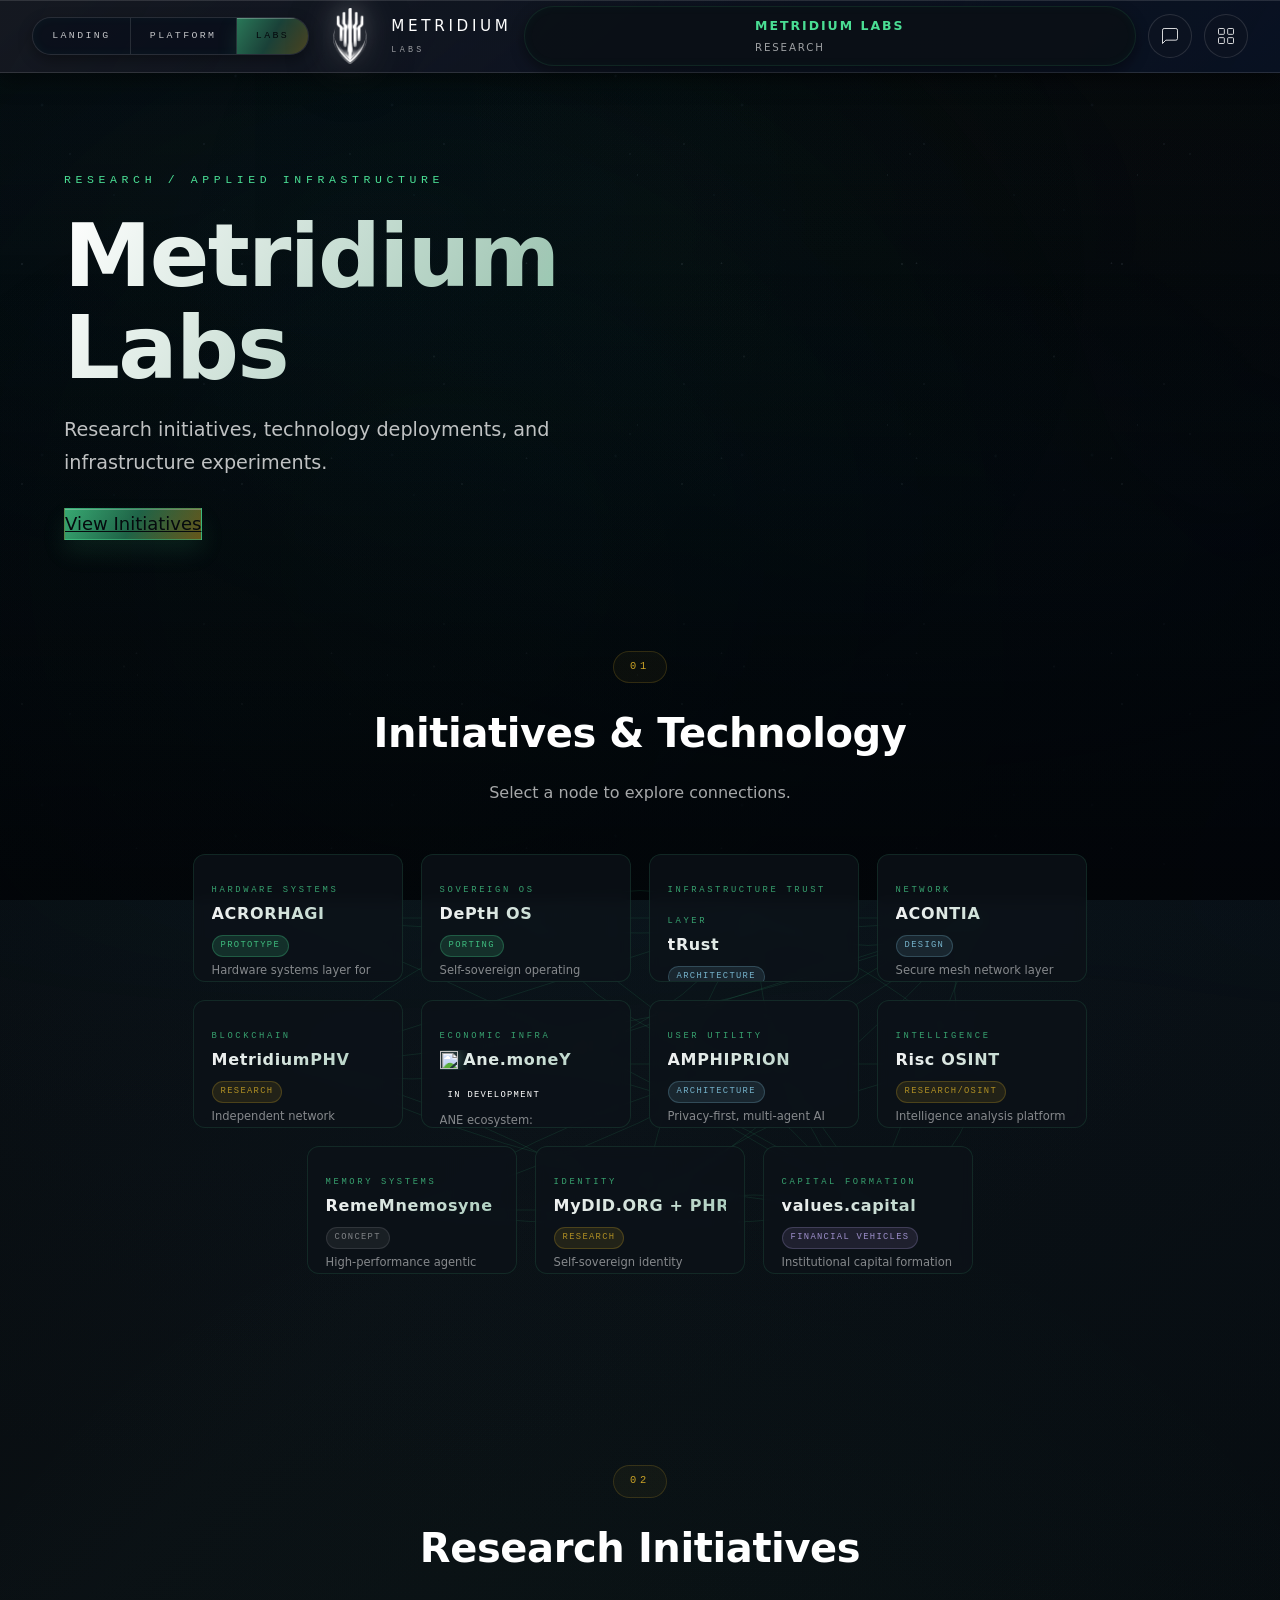
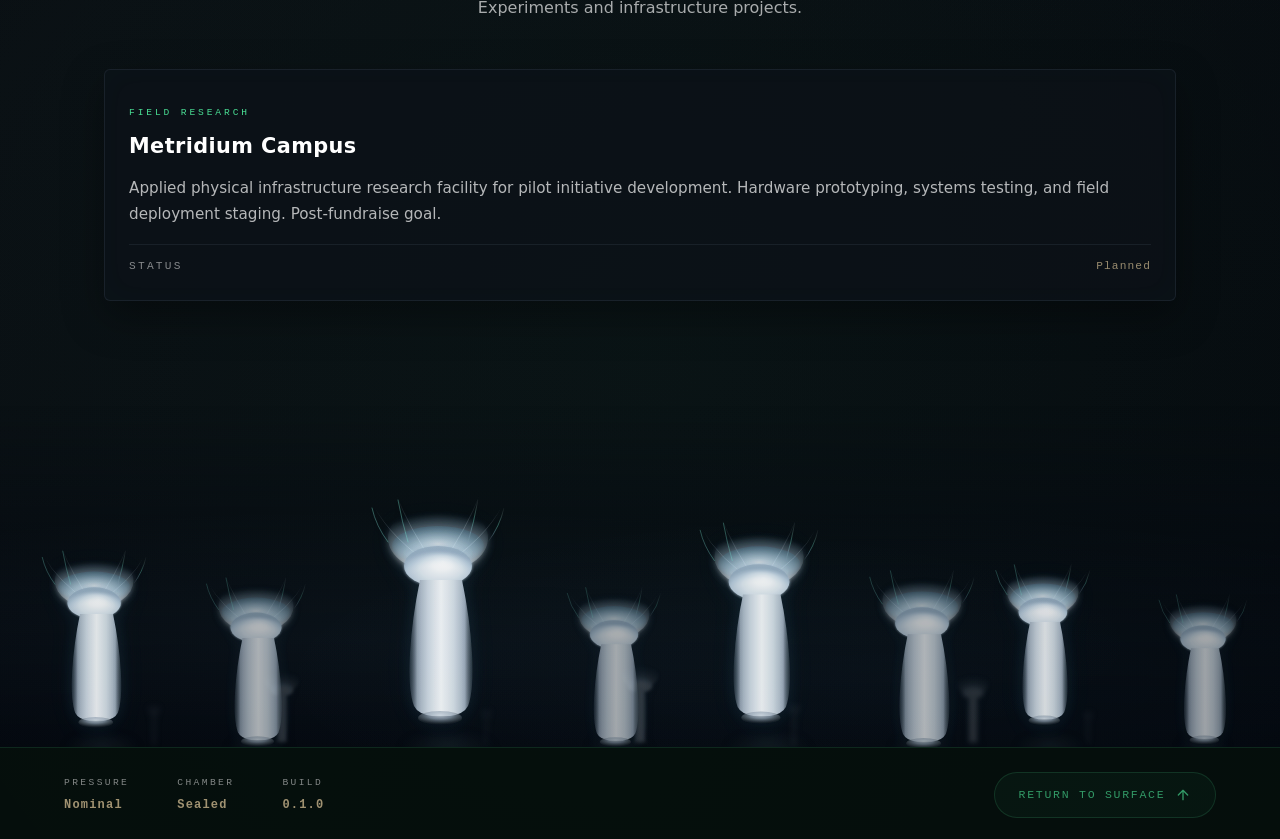
==== labs.html @ 8f298db4 "Add Metridium v2 files at root" ====
<!DOCTYPE html>
<html lang="en">
<head>
    <meta charset="UTF-8">
    <meta name="viewport" content="width=device-width, initial-scale=1.0">
    <meta http-equiv="Content-Security-Policy" content="default-src 'self'; script-src 'self' 'unsafe-inline'; style-src 'self' https://fonts.googleapis.com 'unsafe-inline'; font-src 'self' https://fonts.gstatic.com; img-src 'self' data:; object-src 'self'; frame-src 'self'; connect-src 'self'; base-uri 'self'; form-action 'self'">
    <meta http-equiv="X-Content-Type-Options" content="nosniff">
    <meta name="referrer" content="strict-origin-when-cross-origin">
    <meta http-equiv="Permissions-Policy" content="camera=(), microphone=(), geolocation=()">
    <title>METRIDIUM-Labs</title>
    <meta name="description" content="Metridium Labs — deep-tech research and applied systems development at the intersection of ecology, sovereignty, and resilient infrastructure.">
    <link rel="icon" type="image/png" sizes="512x512" href="/assets/metridium_logo_mark_tight.png">
    <link rel="apple-touch-icon" href="/assets/metridium_logo_mark_tight.png">
    <link rel="preconnect" href="https://fonts.googleapis.com">
    <link rel="preconnect" href="https://fonts.gstatic.com" crossorigin>
    <link href="https://fonts.googleapis.com/css2?family=Space+Mono:wght@400;700&family=Syne:wght@400;500;600;700;800&display=swap" rel="stylesheet">
    <link rel="stylesheet" href="/css/tokens.css">
    <link rel="stylesheet" href="/css/base.css">
    <link rel="stylesheet" href="/css/marine-snow.css">
    <link rel="stylesheet" href="/css/loader.css">
    <link rel="stylesheet" href="/css/nav.css">
    <link rel="stylesheet" href="/css/hud.css">
    <link rel="stylesheet" href="/css/labs.css">
    <link rel="stylesheet" href="/css/cards.css">
    <link rel="stylesheet" href="/css/cursor.css">
    <link rel="stylesheet" href="/css/interactions.css">
    <link rel="stylesheet" href="/css/contact-hud.css">
    <link rel="stylesheet" href="/css/responsive.css">
    <script>
        try {
            if (window.top !== window.self) {
                window.top.location = window.self.location;
            }
        } catch (e) {
            window.self.location = window.self.location;
        }
    </script>
</head>
<body class="labs-view" data-default-view="labs">

    <svg xmlns="http://www.w3.org/2000/svg" style="position:absolute;width:0;height:0;" aria-hidden="true">
  <defs>
    <filter id="volumetricGlow" x="-40%" y="-40%" width="180%" height="180%">
      <feGaussianBlur stdDeviation="2.5" result="blur1"/>
      <feGaussianBlur stdDeviation="5" result="blur2"/>
      <feMerge>
        <feMergeNode in="blur2"/>
        <feMergeNode in="blur1"/>
        <feMergeNode in="SourceGraphic"/>
      </feMerge>
    </filter>

    <filter id="subsurface" x="-20%" y="-20%" width="140%" height="140%">
      <feGaussianBlur stdDeviation="1.5" result="blur"/>
      <feColorMatrix type="matrix" values="1 0 0 0 0.03
                                        0 1 0 0 0.06
                                        0 0 1 0 0.08
                                        0 0 0 0.85 0" result="tinted"/>
      <feComposite in="SourceGraphic" in2="tinted" operator="over"/>
    </filter>

    <linearGradient id="columnGrad" x1="0%" y1="0%" x2="100%" y2="0%">
      <stop offset="0%" stop-color="#4a5a68" stop-opacity="0.45"/>
      <stop offset="12%" stop-color="#98a8b8"/>
      <stop offset="30%" stop-color="#c8d5e0"/>
      <stop offset="50%" stop-color="#f0f5f8"/>
      <stop offset="70%" stop-color="#d0dce5"/>
      <stop offset="88%" stop-color="#a0b0c0"/>
      <stop offset="100%" stop-color="#556570" stop-opacity="0.4"/>
    </linearGradient>

    <linearGradient id="columnHighlight" x1="0%" y1="0%" x2="100%" y2="0%">
      <stop offset="0%" stop-color="#ffffff" stop-opacity="0"/>
      <stop offset="25%" stop-color="#ffffff" stop-opacity="0.18"/>
      <stop offset="50%" stop-color="#ffffff" stop-opacity="0.32"/>
      <stop offset="75%" stop-color="#ffffff" stop-opacity="0.12"/>
      <stop offset="100%" stop-color="#ffffff" stop-opacity="0"/>
    </linearGradient>

    <linearGradient id="columnShadow" x1="0%" y1="0%" x2="100%" y2="0%">
      <stop offset="0%" stop-color="#1a2530" stop-opacity="0.5"/>
      <stop offset="18%" stop-color="#1a2530" stop-opacity="0"/>
      <stop offset="82%" stop-color="#1a2530" stop-opacity="0"/>
      <stop offset="100%" stop-color="#1a2530" stop-opacity="0.4"/>
    </linearGradient>

    <radialGradient id="pedalDisc" cx="50%" cy="30%" r="70%">
      <stop offset="0%" stop-color="#d0dce5" stop-opacity="0.9"/>
      <stop offset="40%" stop-color="#a0b0c0" stop-opacity="0.7"/>
      <stop offset="70%" stop-color="#606a72" stop-opacity="0.5"/>
      <stop offset="100%" stop-color="#303538" stop-opacity="0"/>
    </radialGradient>

    <radialGradient id="capGrad" cx="50%" cy="75%" r="65%" fx="58%" fy="38%">
      <stop offset="0%" stop-color="#ffffff"/>
      <stop offset="22%" stop-color="#f5f8fa"/>
      <stop offset="48%" stop-color="#dae5ed"/>
      <stop offset="72%" stop-color="#b5c8d8"/>
      <stop offset="100%" stop-color="#8aa0b5" stop-opacity="0.55"/>
    </radialGradient>

    <radialGradient id="capRim" cx="50%" cy="100%" r="80%">
      <stop offset="0%" stop-color="#ffffff" stop-opacity="0"/>
      <stop offset="55%" stop-color="#ffffff" stop-opacity="0"/>
      <stop offset="82%" stop-color="#c0d8e8" stop-opacity="0.25"/>
      <stop offset="100%" stop-color="#a0c0d8" stop-opacity="0.12"/>
    </radialGradient>

    <radialGradient id="tentacleGrad" cx="50%" cy="100%" r="85%">
      <stop offset="0%" stop-color="#f8fafc" stop-opacity="0.97"/>
      <stop offset="22%" stop-color="#f0f5f8" stop-opacity="0.78"/>
      <stop offset="48%" stop-color="#dce8f0" stop-opacity="0.48"/>
      <stop offset="72%" stop-color="#c0d4e2" stop-opacity="0.22"/>
      <stop offset="100%" stop-color="#a0c0d5" stop-opacity="0"/>
    </radialGradient>

    <radialGradient id="tentacleInner" cx="50%" cy="100%" r="58%">
      <stop offset="0%" stop-color="#ffffff" stop-opacity="0.95"/>
      <stop offset="35%" stop-color="#f5f8fa" stop-opacity="0.55"/>
      <stop offset="100%" stop-color="#e8f0f5" stop-opacity="0"/>
    </radialGradient>

    <linearGradient id="filamentGrad" x1="50%" y1="100%" x2="50%" y2="0%">
      <stop offset="0%" stop-color="#f8fafc" stop-opacity="0.94"/>
      <stop offset="35%" stop-color="#e8f2f8" stop-opacity="0.55"/>
      <stop offset="68%" stop-color="#d0e0eb" stop-opacity="0.25"/>
      <stop offset="100%" stop-color="#b8d0e0" stop-opacity="0"/>
    </linearGradient>

    <radialGradient id="akrorhagiHalo" cx="50%" cy="45%" r="65%">
      <stop offset="0%" stop-color="#f0fbff" stop-opacity="0.9"/>
      <stop offset="40%" stop-color="#9edbfd" stop-opacity="0.45"/>
      <stop offset="70%" stop-color="#4ac2ff" stop-opacity="0.18"/>
      <stop offset="100%" stop-color="#1a3a56" stop-opacity="0"/>
    </radialGradient>

    <linearGradient id="akrorhagiFilament" x1="0%" y1="100%" x2="100%" y2="0%">
      <stop offset="0%" stop-color="#e8ffff" stop-opacity="0"/>
      <stop offset="30%" stop-color="#aee8ff" stop-opacity="0.7"/>
      <stop offset="55%" stop-color="#76fdd9" stop-opacity="0.85"/>
      <stop offset="100%" stop-color="#ffffff" stop-opacity="0.1"/>
    </linearGradient>

    <radialGradient id="ambientGlow" cx="50%" cy="35%" r="55%">
      <stop offset="0%" stop-color="#6090b8" stop-opacity="0.1"/>
      <stop offset="45%" stop-color="#4878a0" stop-opacity="0.04"/>
      <stop offset="100%" stop-color="#306080" stop-opacity="0"/>
    </radialGradient>

    <g id="anemoneSimple">
      <ellipse cx="50" cy="35" rx="35" ry="25" fill="url(#tentacleGrad)" opacity="0.7"/>
      <ellipse cx="50" cy="55" rx="20" ry="12" fill="url(#capGrad)"/>
      <path d="M42,63 Q40,110 43,175 L57,175 Q60,110 58,63 Z" fill="url(#columnGrad)"/>
      <ellipse cx="50" cy="176" rx="12" ry="4" fill="url(#pedalDisc)"/>
    </g>

    <g id="anemoneMedium">
      <g class="tentacles">
        <ellipse cx="50" cy="32" rx="40" ry="28" fill="url(#tentacleGrad)" opacity="0.85"/>
        <ellipse cx="50" cy="36" rx="30" ry="20" fill="url(#tentacleInner)" opacity="0.4"/>
        <g stroke="url(#filamentGrad)" stroke-width="0.6" fill="none" opacity="0.65" stroke-linecap="round">
          <path d="M50,58 Q22,30 12,5"/>
          <path d="M50,58 Q38,22 32,-2"/>
          <path d="M50,58 Q50,18 50,-8"/>
          <path d="M50,58 Q62,22 68,-2"/>
          <path d="M50,58 Q78,30 88,5"/>
        </g>
      </g>
      <ellipse cx="50" cy="55" rx="26" ry="16" fill="url(#capGrad)"/>
      <ellipse cx="50" cy="55" rx="26" ry="16" fill="url(#capRim)"/>
      <path d="M39,67 Q35,112 39,172 L61,172 Q65,112 61,67 Z" fill="url(#columnGrad)"/>
      <path d="M39,67 Q35,112 39,172 L61,172 Q65,112 61,67 Z" fill="url(#columnHighlight)" opacity="0.4"/>
      <ellipse cx="50" cy="174" rx="15" ry="5" fill="url(#pedalDisc)"/>
    </g>

    <g id="anemoneHero">
      <g class="tentacles">
        <ellipse cx="60" cy="26" rx="50" ry="34" fill="url(#tentacleGrad)" opacity="0.9" filter="url(#volumetricGlow)"/>
        <ellipse cx="60" cy="30" rx="38" ry="26" fill="url(#tentacleInner)" opacity="0.52"/>
        <g stroke="url(#filamentGrad)" stroke-width="0.72" fill="none" opacity="0.78" stroke-linecap="round">
          <path d="M60,58 Q12,26 -4,-6"/>
          <path d="M60,58 Q30,15 18,-18"/>
          <path d="M60,58 Q60,10 60,-20"/>
          <path d="M60,58 Q90,15 102,-18"/>
          <path d="M60,58 Q108,26 124,-6"/>
        </g>
        <g class="akrorhagi">
          <ellipse cx="60" cy="34" rx="46" ry="20" fill="url(#akrorhagiHalo)" opacity="0.55"/>
          <g class="akrorhagi-filaments" stroke="url(#akrorhagiFilament)" stroke-width="0.55" fill="none" stroke-linecap="round" opacity="0.8">
            <path d="M10,30 Q-2,14 -6,-4"/>
            <path d="M30,30 Q24,10 20,-12"/>
            <path d="M60,30 Q60,6 60,-16"/>
            <path d="M90,30 Q96,10 100,-12"/>
            <path d="M110,30 Q122,14 126,-4"/>
          </g>
        </g>
      </g>
      <ellipse cx="60" cy="54" rx="34" ry="20" fill="url(#capGrad)" filter="url(#subsurface)"/>
      <ellipse cx="60" cy="54" rx="34" ry="20" fill="url(#capRim)"/>
      <path d="M42,68 Q34,106 32,142 Q30,178 36,194 Q40,202 54,204 L72,204 Q86,202 90,194 Q96,178 94,142 Q92,106 84,68 Z" fill="url(#columnGrad)"/>
      <path d="M42,68 Q34,106 32,142 Q30,178 36,194 Q40,202 54,204 L72,204 Q86,202 90,194 Q96,178 94,142 Q92,106 84,68 Z" fill="url(#columnHighlight)" opacity="0.52"/>
      <path d="M42,68 Q34,106 32,142 Q30,178 36,194 Q40,202 54,204 L72,204 Q86,202 90,194 Q96,178 94,142 Q92,106 84,68 Z" fill="url(#columnShadow)" opacity="0.34"/>
      <ellipse cx="62" cy="206" rx="22" ry="7" fill="url(#pedalDisc)"/>
    </g>
  </defs>
</svg>

    <div class="marine-snow" aria-hidden="true"></div>
    <div class="marine-snow-deep" aria-hidden="true"></div>
    <div class="marine-caustics" aria-hidden="true"></div>
    <div class="marine-depth-gradient" aria-hidden="true"></div>
    <div class="marine-organic-drift" aria-hidden="true"></div>
    <canvas class="glow-canvas" id="glowCanvas" aria-hidden="true"></canvas>
    <canvas class="cursor-canvas" id="cursorCanvas" aria-hidden="true"></canvas>

    <div class="loader" id="loader" role="status" aria-live="polite">
        <div class="loader-glyph">
            <span class="loader-ring"></span>
            <span class="loader-dot labs-dot"></span>
        </div>
        <p class="loader-text">Loading Labs</p>
    </div>

    <div class="hud-overlay" id="cmdPalette" aria-hidden="true">
        <div class="hud-panel">
            <header class="hud-header">
                <div class="hud-brand">
                    <span class="hud-title">METRIDIUM</span>
                    <span class="hud-subtitle">Navigation &middot; Systems</span>
                </div>
                <div class="hud-header-controls">
                    <span class="hud-shortcut"><kbd>Esc</kbd></span>
                    <button class="hud-close" aria-label="Close">&times;</button>
                </div>
            </header>
            <div class="hud-body">
                <div class="hud-search">
                    <svg viewBox="0 0 24 24" class="hud-search-icon" aria-hidden="true"><circle cx="11" cy="11" r="8"/><path d="M21 21l-4.35-4.35"/></svg>
                    <input id="cmdInput" class="hud-search-input" type="text" placeholder="Search or jump…" aria-label="Search">
                </div>
                <section class="hud-section">
                    <h4 class="hud-section-label">Site Map</h4>
                    <div class="hud-nav-grid">
                        <a class="hud-nav-card" href="/"><span class="hud-nav-marker">01</span><span class="hud-nav-title">Landing</span><span class="hud-nav-desc">Mission &amp; orientation</span></a>
                        <a class="hud-nav-card hud-nav-card--current" href="/labs"><span class="hud-nav-marker">02</span><span class="hud-nav-title">Labs</span><span class="hud-nav-desc">Research &amp; initiatives</span></a>
                        <a class="hud-nav-card" href="/platform"><span class="hud-nav-marker">03</span><span class="hud-nav-title">Platform</span><span class="hud-nav-desc">Infrastructure access</span></a>
                        <button class="hud-nav-card hud-nav-card--action" id="hudContactBtn" type="button"><span class="hud-nav-marker">&bull;</span><span class="hud-nav-title">Contact</span><span class="hud-nav-desc">Send a message</span></button>
                    </div>
                </section>
            </div>
            <footer class="hud-footer">
                <span class="hud-footer-status"><span class="hud-status-dot"></span> Systems nominal</span>
                <span class="hud-footer-keys"><kbd>Esc</kbd> Close</span>
            </footer>
        </div>
    </div>

    <header class="top-bar">
        <div class="view-toggle" role="group" aria-label="Experience toggle" data-default-view="labs">
            <button type="button" class="view-toggle__btn" data-view="landing" data-link="/">
                Landing
            </button>
            <span class="view-toggle__divider" aria-hidden="true"></span>
            <button type="button" class="view-toggle__btn" data-view="platform" data-link="/platform">
                Platform
            </button>
            <span class="view-toggle__divider" aria-hidden="true"></span>
            <button type="button" class="view-toggle__btn view-toggle__btn--labs is-active" data-view="labs">
                Labs
            </button>
        </div>
        <a class="logo" href="/">
            <img src="/assets/metridium_logo_mark_tight.png" alt="Metridium crest" class="logo-emblem" width="78" height="86" loading="eager" decoding="async">
            <div class="logo-type">
                <span class="logo-mark">METRIDIUM</span>
                <span class="logo-subtitle">labs</span>
            </div>
        </a>

        <nav class="scene-nav scene-nav--labs" aria-label="Labs navigation">
            <span class="labs-pill">
                <strong>Metridium Labs</strong>
                <span>Research</span>
            </span>
        </nav>

        <div class="controls">
            <button class="control-btn mobile-contact-btn" id="mobileContactBtn" aria-label="Contact">
                <svg viewBox="0 0 24 24"><path d="M21 15a2 2 0 0 1-2 2H7l-4 4V5a2 2 0 0 1 2-2h14a2 2 0 0 1 2 2z"/></svg>
            </button>
            <button class="control-btn" id="contactToggle" data-cursor="SEND" aria-label="Contact">
                <svg viewBox="0 0 24 24"><path d="M21 15a2 2 0 0 1-2 2H7l-4 4V5a2 2 0 0 1 2-2h14a2 2 0 0 1 2 2z"/></svg>
            </button>
            <button class="control-btn" id="cmdToggle" data-cursor="COMMAND" aria-label="Navigation HUD">
                <svg viewBox="0 0 24 24"><rect x="3" y="3" width="7" height="7" rx="1"/><rect x="14" y="3" width="7" height="7" rx="1"/><rect x="3" y="14" width="7" height="7" rx="1"/><rect x="14" y="14" width="7" height="7" rx="1"/></svg>
            </button>
            <button class="mobile-nav-toggle" id="mobileNavToggle" aria-label="Menu">
                <svg viewBox="0 0 24 24" width="20" height="20"><rect x="3" y="3" width="18" height="2.5" rx="1"/><rect x="3" y="10.5" width="18" height="2.5" rx="1"/><rect x="3" y="18" width="18" height="2.5" rx="1"/></svg>
            </button>
        </div>
    </header>

    <nav class="mobile-page-nav" aria-label="Page navigation">
        <a class="mobile-page-nav__link" href="/">Landing</a>
        <a class="mobile-page-nav__link is-active" href="/labs">Labs</a>
        <a class="mobile-page-nav__link" href="/platform">Platform</a>
    </nav>

    <main class="labs-main">
        <div class="labs-grid-bg" aria-hidden="true"></div>
        <div class="labs-glow" aria-hidden="true"></div>
        <div class="labs-pressure-gradient" aria-hidden="true"></div>

        <section class="labs-hero">
            <div class="labs-hero__content">
                <p class="labs-eyebrow">Research / Applied Infrastructure</p>
                <h1 class="labs-title">Metridium<br>Labs</h1>
                <p class="labs-lede">Research initiatives, technology deployments, and infrastructure experiments.</p>
                <div class="labs-hero__actions">
                    <a href="#labs-tech" class="btn btn-labs-primary" data-cursor="DESCEND">View Initiatives</a>
                </div>
            </div>
        </section>

        <section class="labs-tech-section" id="labs-tech">
            <header class="labs-section-header">
                <span class="labs-depth-marker">01</span>
                <h2>Initiatives & Technology</h2>
                <p>Select a node to explore connections.</p>
            </header>

            <div class="topo-approaches" id="techApproaches">
                <svg class="topo-svg" aria-hidden="true"><g class="topo-lines"></g></svg>
            </div>
            <div class="topo-detail" id="topoDetail"></div>
        </section>

        <section class="labs-initiatives" id="labs-initiatives">
            <header class="labs-section-header">
                <span class="labs-depth-marker">02</span>
                <h2>Research Initiatives</h2>
                <p>Experiments and infrastructure projects.</p>
            </header>

            <div class="labs-specimen-grid" id="labsResearch"></div>
        </section>

        <section class="labs-garden" aria-hidden="true">
            <div class="labs-garden__ocean">
                <div class="labs-garden__haze"></div>

                <div class="labs-garden__field">
                    <div class="labs-anemone-belt labs-belt--rear">
                        <div class="labs-anemone" style="--x: 12%; --w: 28px; --h: 52px; --delay: 1.8s; --sway-dur: 15s; --depth-blur: blur(3.2px); --op: 0.12;"><svg viewBox="0 0 100 180"><use href="#anemoneSimple"/></svg></div>
                        <div class="labs-anemone" style="--x: 38%; --w: 26px; --h: 48px; --delay: 3.4s; --sway-dur: 16s; --depth-blur: blur(3.5px); --op: 0.1;"><svg viewBox="0 0 100 180"><use href="#anemoneSimple"/></svg></div>
                        <div class="labs-anemone" style="--x: 62%; --w: 30px; --h: 54px; --delay: 0.8s; --sway-dur: 14s; --depth-blur: blur(3px); --op: 0.13;"><svg viewBox="0 0 100 180"><use href="#anemoneSimple"/></svg></div>
                        <div class="labs-anemone" style="--x: 85%; --w: 24px; --h: 46px; --delay: 2.6s; --sway-dur: 16s; --depth-blur: blur(3.4px); --op: 0.1;"><svg viewBox="0 0 100 180"><use href="#anemoneSimple"/></svg></div>
                    </div>

                    <div class="labs-anemone-belt labs-belt--mid">
                        <div class="labs-anemone" style="--x: 22%; --w: 44px; --h: 84px; --delay: 1.2s; --sway-dur: 12s; --depth-blur: blur(1.8px); --op: 0.25;"><svg viewBox="0 0 100 180"><use href="#anemoneMedium"/></svg></div>
                        <div class="labs-anemone" style="--x: 50%; --w: 48px; --h: 90px; --delay: 3.0s; --sway-dur: 11.5s; --depth-blur: blur(1.6px); --op: 0.28;"><svg viewBox="0 0 100 180"><use href="#anemoneMedium"/></svg></div>
                        <div class="labs-anemone" style="--x: 76%; --w: 42px; --h: 80px; --delay: 0.5s; --sway-dur: 12.5s; --depth-blur: blur(2px); --op: 0.22;"><svg viewBox="0 0 100 180"><use href="#anemoneMedium"/></svg></div>
                    </div>

                    <div class="labs-anemone-belt labs-belt--hero">
                        <div class="labs-anemone" style="--x: 8%; --w: 110px; --h: 200px; --delay: 0.4s; --sway-dur: 9.5s; --op: 0.92;">
                            <svg viewBox="0 0 140 220"><use href="#anemoneHero"/></svg>
                        </div>
                        <div class="labs-anemone" style="--x: 35%; --w: 140px; --h: 250px; --delay: 1.6s; --sway-dur: 10s; --op: 0.96;">
                            <svg viewBox="0 0 140 220"><use href="#anemoneHero"/></svg>
                        </div>
                        <div class="labs-anemone" style="--x: 60%; --w: 125px; --h: 230px; --delay: 0s; --sway-dur: 9.2s; --op: 0.94;">
                            <svg viewBox="0 0 140 220"><use href="#anemoneHero"/></svg>
                        </div>
                        <div class="labs-anemone" style="--x: 82%; --w: 100px; --h: 190px; --delay: 2.2s; --sway-dur: 9.8s; --op: 0.88;">
                            <svg viewBox="0 0 140 220"><use href="#anemoneHero"/></svg>
                        </div>
                    </div>

                    <div class="labs-anemone-belt labs-belt--accent">
                        <div class="labs-anemone" style="--x: 20%; --w: 90px; --h: 170px; --delay: 0.8s; --sway-dur: 10.4s; --op: 0.82;">
                            <svg viewBox="0 0 120 200"><use href="#anemoneHero"/></svg>
                        </div>
                        <div class="labs-anemone" style="--x: 48%; --w: 85px; --h: 160px; --delay: 2.0s; --sway-dur: 10.8s; --op: 0.78;">
                            <svg viewBox="0 0 120 200"><use href="#anemoneHero"/></svg>
                        </div>
                        <div class="labs-anemone" style="--x: 72%; --w: 95px; --h: 175px; --delay: 1.2s; --sway-dur: 9.6s; --op: 0.84;">
                            <svg viewBox="0 0 120 200"><use href="#anemoneHero"/></svg>
                        </div>
                        <div class="labs-anemone" style="--x: 94%; --w: 80px; --h: 155px; --delay: 2.8s; --sway-dur: 10.2s; --op: 0.76;">
                            <svg viewBox="0 0 120 200"><use href="#anemoneHero"/></svg>
                        </div>
                    </div>
                </div>

            </div>
        </section>

        <footer class="labs-footer">
            <div class="labs-footer__stats">
                <div class="labs-stat">
                    <span class="labs-stat__label">Pressure</span>
                    <strong>Nominal</strong>
                </div>
                <div class="labs-stat">
                    <span class="labs-stat__label">Chamber</span>
                    <strong>Sealed</strong>
                </div>
                <div class="labs-stat">
                    <span class="labs-stat__label">Build</span>
                    <strong>0.1.0</strong>
                </div>
            </div>
            <a href="/" class="labs-return" data-cursor="ASCEND">
                <span>Return to surface</span>
                <svg viewBox="0 0 24 24" width="16" height="16"><path d="M12 19V5M5 12l7-7 7 7" stroke="currentColor" stroke-width="2" fill="none" stroke-linecap="round" stroke-linejoin="round"/></svg>
            </a>
        </footer>
    </main>

    <script type="module">
        import { loadContent, getContent } from '/js/content-loader.js';
        import { initHudNav } from '/js/hud-nav.js';
        import { initContactHUD } from '/js/contact-hud.js';
        import { initCursor } from '/js/cursor.js';
        import { initAnemoneInteraction } from '/js/anemone-interact.js';
        import { initTopology } from '/js/labs-topology.js';

        loadContent().then(() => {
            const C = getContent();

            initHudNav();
            initContactHUD();
            initCursor();
            initAnemoneInteraction();

            const loader = document.getElementById('loader');
            if (loader) {
                loader.classList.add('hidden');
                requestAnimationFrame(() => {
                    loader.addEventListener('transitionend', () => loader.remove(), { once: true });
                    setTimeout(() => { if (loader.parentNode) loader.remove(); }, 1200);
                });
            }

            const techContainer = document.getElementById('techApproaches');
            if (techContainer && C.techApproaches) {
                C.techApproaches.forEach((item) => {
                    const node = document.createElement('div');
                    node.className = 'topo-node';
                    node.dataset.topoId = item.id;
                    node.dataset.topoConnections = (item.connections || []).join(',');
                    node.setAttribute('tabindex', '0');
                    node.setAttribute('role', 'button');
                    node.setAttribute('aria-label', item.title);

                    const statusClass = item.status
                        ? ' topo-node__status--' + item.status.toLowerCase().replace(/[\s\/]+/g, '')
                        : '';

                    const aliasMarkup = item.aliases?.length
                        ? `<span class="title-alias" data-aliases='${JSON.stringify(item.aliases)}'>${item.aliases[0]}</span>`
                        : '';

                    const logoSrc = (item.aliases && (item.aliases.includes('Ane.moneY') || item.aliases.includes('Anemone Yield')))
                        ? '/assets/ane-mark-crisp-glow.svg' : '';

                    const logoMarkup = logoSrc
                        ? `<img src="${logoSrc}" alt="" class="title-logo" loading="lazy" decoding="async">`
                        : '';

                    const connectionDots = (item.connections || []).map(() => '<span class="topo-node__link-dot"></span>').join('');

                    node.innerHTML = ''
                        + `<span class="topo-node__tag">${item.tag}</span>`
                        + `<h3 class="topo-node__title"><span class="title-with-logo">${logoMarkup}${aliasMarkup || item.title}</span></h3>`
                        + (item.status ? `<span class="topo-node__status${statusClass}">${item.status}</span>` : '')
                        + `<p class="topo-node__copy">${item.copy}</p>`
                        + `<div class="topo-node__links">${connectionDots}</div>`;

                    techContainer.appendChild(node);
                });

                initTopology();
            }

            const researchContainer = document.getElementById('labsResearch');
            if (researchContainer && C.labsResearch) {
                C.labsResearch.forEach((item) => {
                    const isHighlight = item.tag === 'BIOFABRICATION';
                    const card = document.createElement('article');
                    card.className = 'labs-specimen-card' + (isHighlight ? ' labs-specimen-card--highlight' : '');
                    card.innerHTML = ''
                        + '<div class="specimen-frame">'
                        +   '<header>'
                        +     `<span class="specimen-tag">${item.tag}</span>`
                        +     `<h3>${item.title}</h3>`
                        +   '</header>'
                        +   `<p>${item.copy}</p>`
                        +   '<div class="specimen-gauge">'
                        +     '<span class="gauge-label">Status</span>'
                        +     `<span class="gauge-value">${item.status}</span>`
                        +   '</div>'
                        + '</div>';
                    researchContainer.appendChild(card);
                });
            }

            const aliasEls = document.querySelectorAll('.title-alias[data-aliases]');
            if (aliasEls.length) {
                const aliasStates = [];
                aliasEls.forEach((el) => {
                    try {
                        const a = JSON.parse(el.dataset.aliases || '[]');
                        if (Array.isArray(a) && a.length) aliasStates.push({ el, aliases: a, i: 0 });
                    } catch {}
                });
                if (aliasStates.length) {
                    setInterval(() => {
                        aliasStates.forEach((s) => {
                            s.i = (s.i + 1) % s.aliases.length;
                            s.el.textContent = s.aliases[s.i];
                        });
                    }, 3400);
                }
            }

            document.querySelectorAll('.view-toggle__btn[data-link]').forEach((btn) => {
                btn.addEventListener('click', () => {
                    window.location.href = btn.dataset.link;
                });
            });

            const mobileNavToggle = document.getElementById('mobileNavToggle');
            if (mobileNavToggle) mobileNavToggle.addEventListener('click', () => {
                const palette = document.getElementById('cmdPalette');
                if (palette) { palette.classList.toggle('is-open'); palette.setAttribute('aria-hidden', !palette.classList.contains('is-open')); }
            });
            const mobileContactBtn = document.getElementById('mobileContactBtn');
            if (mobileContactBtn && typeof window.openContactHUD === 'function') mobileContactBtn.addEventListener('click', window.openContactHUD);
        });
    </script>
</body>
</html>
---- css/tokens.css ----
/* ============================================================
   METRIDIUM v2 — Design Tokens
   Single source of truth for colors, spacing, typography, etc.
   ============================================================ */

:root {
  /* Color system — deep ocean palette */
  --void: #020308;
  --ink: #070b12;
  --abyss: #050a0e;
  --deep: #030810;
  --chamber: #060c14;
  --chamber-lit: #0a1420;
  --chamber-selected: #0e1a2c;

  --primary: #f2f7ff;
  --secondary: #94e2ff;
  --accent: #61f3ce;
  --muted: rgba(230, 239, 255, 0.78);

  --cyan: #2dd4bf;
  --cyan-bright: #67e8d8;
  --cyan-glow: #5eead4;
  --cyan-dim: rgba(94, 234, 212, 0.35);

  --green: #4ade94;
  --green-glow: rgba(74, 222, 148, 0.6);

  --amber: #fbbf24;
  --amber-deep: #d97706;

  --labs-neon: #4ade94;
  --labs-neon-dim: rgba(74, 222, 148, 0.65);
  --labs-neon-glow: rgba(74, 222, 148, 0.12);
  --labs-accent-warm: #c9a227;
  --labs-accent-copper: #b87333;
  --labs-abyss: #050a0e;
  --labs-deep: #0a1014;
  --labs-glass: rgba(12, 18, 24, 0.75);
  --labs-glass-border: rgba(74, 222, 148, 0.12);
  --labs-metal: rgba(45, 55, 65, 0.6);
  --labs-chrome: linear-gradient(140deg, rgba(74, 222, 148, 0.08), rgba(20, 40, 50, 0.3) 55%, rgba(10, 20, 30, 0.5));
  --labs-brass: linear-gradient(135deg, rgba(201, 162, 39, 0.15), rgba(184, 115, 51, 0.1));

  --white-soft: rgba(255, 255, 255, 0.92);
  --white-45: rgba(255, 255, 255, 0.45);
  --white-35: rgba(255, 255, 255, 0.35);
  --white-25: rgba(255, 255, 255, 0.25);
  --white-12: rgba(255, 255, 255, 0.12);
  --white-08: rgba(255, 255, 255, 0.08);
  --white-06: rgba(255, 255, 255, 0.06);
  --white-04: rgba(255, 255, 255, 0.04);

  --glass: rgba(14, 20, 33, 0.68);
  --glass-border: rgba(255, 255, 255, 0.12);
  --shadow: 0 35px 70px rgba(2, 4, 10, 0.65);
  --chrome: linear-gradient(140deg, rgba(255, 255, 255, 0.65), rgba(117, 142, 181, 0.45) 55%, rgba(25, 49, 78, 0.8));
  --halo: rgba(148, 226, 255, 0.2);

  /* Typography */
  --font-display: 'Syne', system-ui, sans-serif;
  --font-mono: 'Space Mono', monospace;

  /* Spacing scale */
  --sp-1: 0.25rem;
  --sp-2: 0.5rem;
  --sp-3: 0.75rem;
  --sp-4: 1rem;
  --sp-5: 1.25rem;
  --sp-6: 1.5rem;
  --sp-8: 2rem;
  --sp-10: 2.5rem;
  --sp-12: 3rem;
  --sp-16: 4rem;
  --sp-20: 5rem;
  --sp-24: 6rem;

  /* Radii */
  --radius-sm: 6px;
  --radius-md: 12px;
  --radius-lg: 20px;
  --radius-xl: 28px;
  --radius-pill: 999px;

  /* Z-index scale */
  --z-base: 0;
  --z-content: 1;
  --z-glow: 2;
  --z-nav: 20;
  --z-hud: 40;
  --z-loader: 30;
  --z-modal: 10000;

  /* Transitions */
  --ease-out-expo: cubic-bezier(0.16, 1, 0.3, 1);
  --ease-out-back: cubic-bezier(0.2, 0, 0, 1);
  --duration-fast: 0.2s;
  --duration-normal: 0.3s;
  --duration-slow: 0.45s;

  /* Marine snow / ambient color stops */
  --snow-color: rgba(200, 220, 240, 0.25);
  --snow-color-deep: rgba(160, 200, 220, 0.15);

  color-scheme: dark;
}
---- css/base.css ----
/* ============================================================
   METRIDIUM v2 — Base Reset & Typography
   ============================================================ */

*, *::before, *::after {
  box-sizing: border-box;
}

.sr-only {
  position: absolute;
  width: 1px;
  height: 1px;
  padding: 0;
  margin: -1px;
  overflow: hidden;
  clip: rect(0, 0, 0, 0);
  white-space: nowrap;
  border: 0;
}

body {
  margin: 0;
  min-height: 100vh;
  font-family: var(--font-display);
  font-size: 18px;
  line-height: 1.7;
  color: #ffffff;
  background:
    radial-gradient(circle at 22% 12%, rgba(33, 60, 94, 0.35), transparent 45%),
    radial-gradient(circle at 78% 18%, rgba(10, 18, 32, 0.55), transparent 50%),
    linear-gradient(135deg, #010207 0%, #050b17 45%, #02040a 100%);
  background-attachment: fixed;
  overflow-x: hidden;
  overflow-y: auto;
  scroll-behavior: smooth;
}

body:not(.mobile-shell) {
  scroll-snap-type: y proximity;
  scroll-padding-top: clamp(5rem, 10vh, 7rem);
  cursor: none;
}

html:not(:has(.mobile-shell)) *,
html:not(:has(.mobile-shell)) *::before,
html:not(:has(.mobile-shell)) *::after {
  cursor: none !important;
}

body.modal-open {
  overflow: hidden;
}

body.show-native-cursor,
body.show-native-cursor *,
body.show-native-cursor *::before,
body.show-native-cursor *::after {
  cursor: auto !important;
}

button, input, textarea {
  font: inherit;
  color: inherit;
}

/* Ambient body glow — layered depth atmosphere */
body:not(.mobile-shell)::before {
  content: '';
  position: fixed;
  inset: 0;
  background:
    radial-gradient(circle at 18% 22%, rgba(255, 255, 255, 0.04), transparent 45%),
    radial-gradient(circle at 78% 8%, rgba(111, 190, 255, 0.06), transparent 40%),
    radial-gradient(circle at 50% 90%, rgba(0, 255, 200, 0.015), transparent 50%),
    linear-gradient(145deg, rgba(3, 8, 19, 0.88), rgba(1, 2, 5, 0.92));
  pointer-events: none;
  z-index: 0;
}

/* Rich text copy gradient */
.copy-rich {
  font-size: clamp(1rem, 1.1vw + 0.5rem, 1.3rem);
  font-weight: 500;
  letter-spacing: 0.04em;
  line-height: 1.85;
  background-image: linear-gradient(120deg, rgba(255, 255, 255, 0.95), rgba(140, 255, 238, 0.7), rgba(0, 200, 255, 0.6));
  -webkit-background-clip: text;
  background-clip: text;
  color: transparent;
  text-shadow:
    0 12px 30px rgba(0, 0, 0, 0.55),
    0 1px 1px rgba(255, 255, 255, 0.25);
}

.platform-card p,
.bento-item p,
.about-copy p {
  margin-top: 0.6rem;
}

.contact-meta p,
.contact-meta span,
.connect-form label span {
  font-size: 1rem;
  letter-spacing: 0.04em;
  color: rgba(219, 236, 255, 0.75);
  text-shadow: 0 10px 25px rgba(0, 0, 0, 0.5);
}
---- css/marine-snow.css ----
/* ============================================================
   METRIDIUM v2 — Marine Snow & Ambient Effects
   Enhanced HD version with deeper parallax, richer particles,
   caustic light shafts, and subtle organic drift.
   ============================================================ */

/* ── Primary particle layer ── */
.marine-snow {
  position: fixed;
  inset: 0;
  pointer-events: none;
  z-index: 0;
  opacity: 0.7;
  will-change: background-position;
  background-image:
    radial-gradient(1.2px 1.2px at 10% 20%, rgba(200, 225, 245, 0.35), transparent),
    radial-gradient(1px 1px at 25% 55%, rgba(180, 215, 240, 0.25), transparent),
    radial-gradient(1.5px 1.5px at 40% 15%, rgba(220, 240, 255, 0.2), transparent),
    radial-gradient(0.8px 0.8px at 55% 70%, rgba(190, 225, 250, 0.3), transparent),
    radial-gradient(1.3px 1.3px at 70% 35%, rgba(210, 235, 255, 0.22), transparent),
    radial-gradient(1px 1px at 85% 60%, rgba(200, 225, 245, 0.28), transparent);
  background-size: 220px 220px, 280px 280px, 310px 310px, 250px 250px, 195px 195px, 240px 240px;
  animation: snowDrift 45s linear infinite;
}

/* ── Deep layer — slower, larger, warmer particles ── */
.marine-snow-deep {
  position: fixed;
  inset: 0;
  pointer-events: none;
  z-index: 0;
  opacity: 0.45;
  will-change: background-position;
  background-image:
    radial-gradient(2px 2px at 12% 30%, rgba(160, 195, 230, 0.18), transparent),
    radial-gradient(1.8px 1.8px at 38% 65%, rgba(140, 190, 225, 0.14), transparent),
    radial-gradient(2.2px 2.2px at 62% 20%, rgba(180, 220, 250, 0.16), transparent),
    radial-gradient(1.6px 1.6px at 80% 75%, rgba(150, 200, 235, 0.12), transparent);
  background-size: 350px 350px, 300px 300px, 380px 380px, 280px 280px;
  animation: snowDriftDeep 65s linear infinite;
}

/* ── Caustic light layer — slow-shifting underwater light bands ── */
.marine-caustics {
  position: fixed;
  inset: 0;
  pointer-events: none;
  z-index: 0;
  opacity: 0.04;
  will-change: background-position, opacity;
  background-image:
    radial-gradient(ellipse 120% 80% at 30% 25%, rgba(150, 210, 255, 0.5), transparent 60%),
    radial-gradient(ellipse 100% 60% at 70% 60%, rgba(100, 200, 240, 0.4), transparent 55%);
  background-size: 100% 100%;
  animation: causticShift 20s ease-in-out infinite alternate;
}

/* ── Volumetric gradient — adds depth perception ── */
.marine-depth-gradient {
  position: fixed;
  inset: 0;
  pointer-events: none;
  z-index: 0;
  background:
    linear-gradient(180deg,
      transparent 0%,
      rgba(2, 4, 10, 0) 30%,
      rgba(3, 8, 16, 0.15) 60%,
      rgba(2, 4, 8, 0.35) 85%,
      rgba(1, 2, 5, 0.5) 100%);
}

/* ── Organic drift — subtle parallax movement base ── */
.marine-organic-drift {
  position: fixed;
  inset: -10%;
  pointer-events: none;
  z-index: 0;
  opacity: 0.03;
  will-change: transform;
  background-image:
    radial-gradient(circle at 25% 40%, rgba(0, 255, 200, 0.8), transparent 40%),
    radial-gradient(circle at 75% 65%, rgba(100, 200, 255, 0.6), transparent 35%);
  background-size: 150% 150%;
  animation: organicDrift 30s ease-in-out infinite alternate;
  filter: blur(40px);
}

@keyframes snowDrift {
  0% { background-position: 0 0, 0 0, 0 0, 0 0, 0 0, 0 0; }
  100% { background-position: 220px 440px, -280px 280px, 310px 620px, -250px 500px, 195px 390px, 240px 480px; }
}

@keyframes snowDriftDeep {
  0% { background-position: 0 0, 0 0, 0 0, 0 0; }
  100% { background-position: 350px 250px, -300px 200px, 380px 180px, -280px 280px; }
}

@keyframes causticShift {
  0% {
    background-position: 0% 0%, 100% 100%;
    opacity: 0.04;
  }
  50% {
    background-position: 30% 15%, 70% 50%;
    opacity: 0.06;
  }
  100% {
    background-position: 20% 25%, 80% 70%;
    opacity: 0.05;
  }
}

@keyframes organicDrift {
  0% { transform: translate(0, 0) scale(1); }
  50% { transform: translate(3%, -2%) scale(1.05); }
  100% { transform: translate(-2%, 3%) scale(0.97); }
}

/* ── HD enhancement: reduce motion for accessibility ── */
@media (prefers-reduced-motion: reduce) {
  .marine-snow,
  .marine-snow-deep,
  .marine-caustics,
  .marine-organic-drift {
    animation: none !important;
  }
}

/* ── High-DPI enhancement ── */
@media (-webkit-min-device-pixel-ratio: 2), (min-resolution: 192dpi) {
  .marine-snow {
    opacity: 0.85;
  }
  .marine-snow-deep {
    opacity: 0.55;
  }
  .marine-caustics {
    opacity: 0.06;
  }
}
---- css/loader.css ----
/* METRIDIUM v2 — Loader */

.loader {
  position: fixed;
  inset: 0;
  z-index: var(--z-loader);
  background: radial-gradient(circle at 50% 40%, rgba(0, 255, 163, 0.08), transparent 50%), var(--void);
  display: flex;
  flex-direction: column;
  align-items: center;
  justify-content: center;
  gap: 1.5rem;
  transition: opacity 0.6s ease, visibility 0.6s ease;
}

.loader.hidden,
.loader.is-done {
  opacity: 0;
  visibility: hidden;
  pointer-events: none;
}

.loader-glyph {
  width: 120px;
  height: 120px;
  position: relative;
}

.loader-ring {
  position: absolute;
  inset: 0;
  border: 1px solid rgba(255, 255, 255, 0.15);
  border-radius: 50%;
  animation: spin 3s linear infinite;
}

.loader-dot {
  position: absolute;
  width: 14px;
  height: 14px;
  border-radius: 50%;
  background: var(--primary);
  top: 50%;
  left: 50%;
  transform: translate(-50%, -50%);
  animation: pulse 1.6s ease-in-out infinite;
}

.loader-text {
  font-family: var(--font-mono);
  letter-spacing: 0.35em;
  text-transform: uppercase;
}

@keyframes spin {
  from { transform: rotate(0deg); }
  to { transform: rotate(360deg); }
}

@keyframes pulse {
  0%, 100% { opacity: 1; transform: translate(-50%, -50%) scale(1); }
  50% { opacity: 0.5; transform: translate(-50%, -50%) scale(0.8); }
}
---- css/nav.css ----
/* METRIDIUM v2 — Nav */

.top-bar {
  position: fixed;
  top: 0;
  left: 0;
  right: 0;
  z-index: var(--z-nav);
  display: grid;
  grid-template-columns: auto auto 1fr auto;
  padding: 0.35rem clamp(1rem, 2.75vw, 2rem);
  align-items: center;
  gap: 0.75rem;
  backdrop-filter: blur(36px);
  background:
    linear-gradient(120deg, rgba(5, 9, 18, 0.9), rgba(6, 13, 28, 0.85)),
    var(--chrome);
  border-bottom: 1px solid var(--white-12);
  box-shadow:
    0 8px 20px rgba(0, 0, 0, 0.4),
    inset 0 1px 0 rgba(255, 255, 255, 0.12);
}

.logo {
  display: flex;
  align-items: center;
  gap: 0.75rem;
  text-decoration: none;
  color: inherit;
}

.logo-emblem {
  display: block;
  width: 58px;
  height: 56px;
  object-fit: contain;
  filter:
    drop-shadow(0 12px 24px rgba(0, 0, 0, 0.65))
    drop-shadow(0 -6px 12px rgba(255, 255, 255, 0.35));
}

.logo-type {
  display: flex;
  flex-direction: column;
  gap: 0.2rem;
  letter-spacing: 0.12em;
  text-transform: uppercase;
}

.logo-mark {
  font-family: var(--font-display);
  font-size: 0.95rem;
  letter-spacing: 0.24em;
}

.logo-subtitle {
  font-family: var(--font-mono);
  font-size: 0.52rem;
  letter-spacing: 0.4em;
  color: rgba(255, 255, 255, 0.58);
  text-transform: uppercase;
}

.controls {
  display: flex;
  align-items: center;
  gap: 0.75rem;
}

.control-btn {
  width: 44px;
  height: 44px;
  border-radius: 50%;
  border: 1px solid var(--glass-border);
  background: var(--glass);
  display: grid;
  place-items: center;
  color: inherit;
  cursor: pointer;
  transition: border-color var(--duration-fast) ease, background var(--duration-fast) ease;
}

.control-btn svg {
  width: 20px;
  height: 20px;
  stroke: currentColor;
  fill: none;
}

.control-btn:hover {
  border-color: var(--primary);
  background: rgba(0, 255, 163, 0.08);
}

.view-toggle {
  display: inline-flex;
  align-items: stretch;
  border-radius: var(--radius-pill);
  border: 1px solid rgba(255, 255, 255, 0.12);
  background: rgba(8, 14, 26, 0.75);
  box-shadow:
    inset 0 0 12px rgba(0, 255, 200, 0.04),
    0 5px 14px rgba(0, 0, 0, 0.35);
  overflow: hidden;
}

.view-toggle__btn {
  background: transparent;
  border: none;
  color: rgba(255, 255, 255, 0.75);
  font-size: 0.62rem;
  letter-spacing: 0.24em;
  text-transform: uppercase;
  padding: 0.65rem 1.2rem 0.55rem;
  font-family: var(--font-mono);
  cursor: pointer;
  transition: color 0.25s ease, background 0.25s ease;
}

.view-toggle__btn.is-active {
  color: #05070f;
  background: linear-gradient(120deg, rgba(255, 255, 255, 0.55), rgba(148, 226, 255, 0.5), rgba(39, 140, 180, 0.6));
  box-shadow:
    0 8px 22px rgba(0, 255, 200, 0.16),
    inset 0 1px 0 rgba(255, 255, 255, 0.4);
}

.view-toggle__btn:focus-visible {
  outline: 2px solid rgba(0, 255, 200, 0.8);
  outline-offset: -2px;
}

.view-toggle__divider {
  width: 1px;
  background: var(--white-12);
}

.scene-nav {
  display: flex;
  gap: 0;
  justify-content: center;
  padding: 0;
  border-radius: var(--radius-pill);
  background: rgba(8, 14, 26, 0.75);
  border: 1px solid var(--white-12);
  box-shadow:
    inset 0 0 12px rgba(0, 255, 200, 0.04),
    0 5px 14px rgba(0, 0, 0, 0.35);
  overflow: hidden;
}

.scene-nav__landing {
  display: flex;
}

.scene-nav--platform {
  display: none;
  align-items: center;
  gap: 0.65rem;
  padding: 0.55rem 1.35rem;
  background: rgba(6, 12, 22, 0.85);
  border-radius: var(--radius-pill);
  border: 1px solid var(--white-08);
  box-shadow:
    inset 0 0 12px rgba(0, 255, 200, 0.04),
    0 5px 14px rgba(0, 0, 0, 0.35);
}

.platform-pill {
  display: inline-flex;
  flex-direction: column;
  gap: 0.15rem;
  letter-spacing: 0.18em;
  text-transform: uppercase;
  font-size: 0.64rem;
}

.platform-pill strong {
  font-size: 0.78rem;
  letter-spacing: 0.16em;
}

.platform-pill--soon {
  color: rgba(255, 255, 255, 0.7);
  opacity: 0.8;
}

.scene-pill {
  border: none;
  background: transparent;
  color: #fff;
  font-size: 0.68rem;
  letter-spacing: 0.22em;
  text-transform: uppercase;
  padding: 0.55rem 1.05rem 0.5rem;
  border-radius: 0;
  cursor: pointer;
  transition: color 0.25s ease, border-color 0.25s ease, background 0.25s ease;
  display: flex;
  flex-direction: column;
  align-items: flex-start;
  justify-content: center;
  gap: 0.15rem;
  position: relative;
  min-width: 0;
}

.scene-pill + .scene-pill {
  border-left: 1px solid var(--white-12);
}

.scene-pill strong {
  font-size: 0.78rem;
  letter-spacing: 0.15em;
  line-height: 1;
  margin-top: -0.05rem;
}

.scene-pill span {
  font-size: 0.58rem;
  line-height: 1;
  transform: translateX(0.18rem);
}

.scene-pill:hover {
  background: rgba(148, 226, 255, 0.18);
  color: #010104;
}

.scene-pill.active {
  background: linear-gradient(120deg, rgba(255, 255, 255, 0.55), rgba(148, 226, 255, 0.5), rgba(39, 140, 180, 0.6));
  color: #05070f;
  box-shadow:
    0 10px 24px rgba(0, 255, 200, 0.18),
    inset 0 1px 0 rgba(255, 255, 255, 0.4);
}

.scene-nav__coming-soon {
  display: none;
  align-items: center;
  gap: 0.45rem;
  margin-left: 1rem;
  padding: 0.45rem 0.9rem;
  border-radius: var(--radius-pill);
  border: 1px dashed rgba(0, 255, 200, 0.45);
  color: rgba(255, 255, 255, 0.8);
  font-size: 0.65rem;
  letter-spacing: 0.24em;
  text-transform: uppercase;
  background: rgba(0, 20, 32, 0.65);
}

.scene-nav__coming-soon::before {
  content: '';
  width: 8px;
  height: 8px;
  border-radius: 50%;
  background: rgba(0, 255, 200, 0.9);
  box-shadow: 0 0 12px rgba(0, 255, 200, 0.8);
}
---- css/hud.css ----
/* METRIDIUM v2 — HUD */

.hud-overlay {
  position: fixed;
  inset: 0;
  display: flex;
  align-items: center;
  justify-content: center;
  background: rgba(1, 2, 6, 0.78);
  backdrop-filter: blur(4px);
  -webkit-backdrop-filter: blur(4px);
  opacity: 0;
  visibility: hidden;
  transition: opacity var(--duration-normal) ease, visibility var(--duration-normal) ease;
  z-index: var(--z-hud);
}

.hud-overlay.is-open {
  opacity: 1;
  visibility: visible;
}

.hud-panel {
  width: min(620px, 94vw);
  max-height: 88vh;
  display: flex;
  flex-direction: column;
  border-radius: var(--radius-md);
  border: 1px solid var(--white-08);
  background:
    linear-gradient(135deg, rgba(5, 8, 16, 0.96), rgba(8, 14, 28, 0.94)),
    rgba(0, 0, 0, 0.3);
  backdrop-filter: blur(28px);
  -webkit-backdrop-filter: blur(28px);
  box-shadow:
    0 40px 80px rgba(0, 0, 0, 0.55),
    inset 0 1px 0 var(--white-04);
  transform: translateY(16px) scale(0.97);
  transition: transform var(--duration-normal) var(--ease-out-back);
  overflow: hidden;
}

.hud-overlay.is-open .hud-panel {
  transform: translateY(0) scale(1);
}

.hud-header {
  display: flex;
  align-items: center;
  justify-content: space-between;
  padding: 1rem 1.25rem;
  border-bottom: 1px solid var(--white-06);
}

.hud-brand {
  display: flex;
  flex-direction: column;
  gap: 2px;
}

.hud-title {
  font-family: var(--font-display);
  font-size: 0.75rem;
  font-weight: 700;
  letter-spacing: 0.3em;
  color: rgba(255, 255, 255, 0.85);
}

.hud-subtitle {
  font-family: var(--font-mono);
  font-size: 0.6rem;
  letter-spacing: 0.15em;
  color: rgba(148, 226, 255, 0.3);
  text-transform: uppercase;
}

.hud-header-controls {
  display: flex;
  align-items: center;
  gap: 0.75rem;
}

.hud-close {
  width: 26px;
  height: 26px;
  border-radius: 50%;
  border: 1px solid var(--white-08);
  background: var(--white-04);
  color: rgba(255, 255, 255, 0.4);
  font-size: 1rem;
  display: flex;
  align-items: center;
  justify-content: center;
  cursor: pointer;
  transition: border-color var(--duration-fast), color var(--duration-fast);
}

.hud-close:hover {
  border-color: var(--white-25);
  color: rgba(255, 255, 255, 0.8);
}

.hud-search {
  display: flex;
  align-items: center;
  gap: 0.65rem;
  padding: 0.65rem 0.85rem;
  border-radius: 8px;
  border: 1px solid var(--white-06);
  background: rgba(0, 0, 0, 0.2);
  margin-bottom: 1.25rem;
}

.hud-body {
  flex: 1;
  overflow-y: auto;
  padding: 1rem 1.25rem;
  scrollbar-width: thin;
  scrollbar-color: var(--white-08) transparent;
}

.hud-body::-webkit-scrollbar { width: 4px; }
.hud-body::-webkit-scrollbar-thumb {
  background: rgba(255, 255, 255, 0.1);
  border-radius: var(--radius-pill);
}

.hud-section {
  margin-bottom: 1.25rem;
}

.hud-nav-grid {
  display: grid;
  grid-template-columns: repeat(2, 1fr);
  gap: 0.5rem;
}

.hud-nav-card {
  display: flex;
  flex-direction: column;
  gap: 4px;
  padding: 0.75rem 0.85rem;
  border-radius: 8px;
  border: 1px solid var(--white-06);
  background: var(--white-04);
  text-decoration: none;
  color: inherit;
  cursor: pointer;
  transition: border-color var(--duration-fast), background var(--duration-fast);
}

.hud-nav-card:hover {
  border-color: rgba(148, 226, 255, 0.2);
  background: rgba(148, 226, 255, 0.04);
}

.hud-scene-list {
  display: flex;
  flex-direction: column;
  gap: 1px;
  border-radius: 8px;
  overflow: hidden;
  border: 1px solid var(--white-04);
}

.hud-scene-btn {
  width: 100%;
  display: flex;
  flex-direction: column;
  align-items: flex-start;
  gap: 2px;
  padding: 0.65rem 0.85rem;
  background: var(--white-04);
  border: none;
  color: inherit;
  text-align: left;
  font-size: 0.82rem;
  letter-spacing: 0.06em;
  cursor: pointer;
  transition: background 0.15s;
}

.hud-scene-btn p {
  margin: 0;
  font-size: 0.68rem;
  color: var(--white-35);
  letter-spacing: normal;
}

.hud-scene-btn:hover,
.hud-scene-btn.is-selected {
  background: rgba(0, 255, 163, 0.06);
}

.hud-footer {
  display: flex;
  align-items: center;
  justify-content: space-between;
  padding: 0.65rem 1.25rem;
  border-top: 1px solid var(--white-04);
  font-family: var(--font-mono);
  font-size: 0.6rem;
  color: var(--white-25);
  letter-spacing: 0.08em;
}

.hud-status-dot {
  display: inline-block;
  width: 5px;
  height: 5px;
  border-radius: 50%;
  background: var(--green-glow);
  box-shadow: 0 0 6px var(--green-glow);
  margin-right: 5px;
  vertical-align: middle;
}

@media (max-width: 500px) {
  .hud-nav-grid {
    grid-template-columns: 1fr;
  }
}
---- css/labs.css ----
/* Labs — Abyssal Technarium Styling
   Deep-sea research station: Victorian greenhouse + post-cyberpunk precision
   Forest-green/neon bioluminescent accents, chamfered geometry, glass+metal containment
*/

/* Labs tokens live in tokens.css (--labs-*) */

/* Labs toggle button styling */
.view-toggle__btn--labs {
  position: relative;
}

.view-toggle__btn--labs.is-active {
  background: linear-gradient(120deg, rgba(74, 222, 148, 0.5), rgba(50, 140, 100, 0.4), rgba(201, 162, 39, 0.35));
  color: #050a0e;
  box-shadow:
    0 8px 22px rgba(74, 222, 148, 0.12),
    inset 0 1px 0 rgba(255, 255, 255, 0.25);
}

.view-toggle__btn--labs:not(.is-active):hover {
  color: var(--labs-neon-dim);
}

/* Labs body overrides */
body.labs-view {
  background:
    radial-gradient(circle at 22% 12%, rgba(20, 35, 50, 0.35), transparent 50%),
    radial-gradient(circle at 78% 18%, rgba(10, 20, 30, 0.5), transparent 55%),
    radial-gradient(circle at 50% 80%, rgba(74, 222, 148, 0.03), transparent 40%),
    linear-gradient(135deg, #030608 0%, #0a1014 45%, #050a0e 100%);
  overflow-x: hidden;
  overflow-y: auto;
}

body.labs-view::before {
  background:
    radial-gradient(circle at 18% 22%, rgba(74, 222, 148, 0.015), transparent 50%),
    radial-gradient(circle at 78% 8%, rgba(201, 162, 39, 0.02), transparent 45%),
    linear-gradient(145deg, rgba(5, 10, 15, 0.92), rgba(3, 6, 10, 0.95));
}

.labs-dot {
  background: var(--labs-neon) !important;
  box-shadow: 0 0 10px var(--labs-neon-glow);
}

/* Labs navigation */
.scene-nav--labs {
  display: inline-flex;
  align-items: center;
  gap: 0.65rem;
  padding: 0.55rem 1.35rem;
  background: rgba(10, 16, 22, 0.9);
  border-radius: 999px;
  border: 1px solid rgba(74, 222, 148, 0.1);
  box-shadow:
    inset 0 0 12px rgba(74, 222, 148, 0.03),
    0 5px 14px rgba(0, 0, 0, 0.4);
}

.labs-pill {
  display: inline-flex;
  flex-direction: column;
  gap: 0.15rem;
  letter-spacing: 0.18em;
  text-transform: uppercase;
  font-size: 0.64rem;
}

.labs-pill strong {
  font-size: 0.78rem;
  letter-spacing: 0.16em;
  color: var(--labs-neon);
}

.labs-pill span {
  color: rgba(255, 255, 255, 0.6);
}

/* Labs main container */
.labs-main {
  position: relative;
  min-height: 100vh;
  padding-top: 5rem;
}

.labs-grid-bg {
  position: fixed;
  inset: 0;
  background-image: 
    linear-gradient(rgba(74, 222, 148, 0.008) 1px, transparent 1px),
    linear-gradient(90deg, rgba(74, 222, 148, 0.008) 1px, transparent 1px);
  background-size: 60px 60px;
  pointer-events: none;
  z-index: 0;
}

.labs-glow {
  position: fixed;
  inset: 0;
  background: 
    radial-gradient(circle at 50% 30%, rgba(74, 222, 148, 0.02), transparent 55%),
    radial-gradient(circle at 20% 70%, rgba(201, 162, 39, 0.015), transparent 40%);
  pointer-events: none;
  z-index: 0;
}

.labs-pressure-gradient {
  position: fixed;
  inset: 0;
  background: linear-gradient(180deg, 
    transparent 0%,
    rgba(5, 10, 15, 0.35) 50%,
    rgba(3, 6, 10, 0.65) 100%);
  pointer-events: none;
  z-index: 0;
}

/* Labs Hero */
.labs-hero {
  position: relative;
  z-index: 1;
  display: flex;
  flex-direction: column;
  gap: clamp(3rem, 6vh, 5rem);
  padding: clamp(4rem, 10vh, 8rem) clamp(2rem, 5vw, 5rem) clamp(2rem, 4vh, 4rem);
  max-width: 1400px;
  margin: 0 auto;
}

.labs-hero__content {
  display: flex;
  flex-direction: column;
  gap: 1.25rem;
}

.labs-eyebrow {
  font-family: var(--font-mono);
  font-size: 0.72rem;
  letter-spacing: 0.4em;
  text-transform: uppercase;
  color: var(--labs-neon);
  margin: 0;
}

.labs-title {
  font-size: clamp(3rem, 8vw, 5.5rem);
  line-height: 1.05;
  letter-spacing: -0.02em;
  margin: 0;
  background: linear-gradient(120deg, #fff 0%, rgba(180, 220, 200, 0.9) 40%, var(--labs-neon) 70%, var(--labs-accent-warm) 100%);
  -webkit-background-clip: text;
  background-clip: text;
  color: transparent;
}

.labs-lede {
  font-size: clamp(1rem, 1.5vw, 1.2rem);
  color: rgba(255, 255, 255, 0.75);
  max-width: 520px;
  line-height: 1.7;
  margin: 0;
}

.labs-hero__actions {
  display: flex;
  gap: 1rem;
  flex-wrap: wrap;
  margin-top: 0.5rem;
}

.btn-labs-primary {
  background: linear-gradient(120deg, rgba(74, 222, 148, 0.75), rgba(50, 160, 110, 0.6), rgba(201, 162, 39, 0.5));
  color: #050a0e;
  border: 1px solid rgba(74, 222, 148, 0.35);
  box-shadow:
    0 12px 25px rgba(74, 222, 148, 0.1),
    inset 0 1px 0 rgba(255, 255, 255, 0.25);
}

.btn-labs-primary:hover {
  box-shadow:
    0 16px 35px rgba(74, 222, 148, 0.18),
    inset 0 1px 0 rgba(255, 255, 255, 0.35);
  transform: translateY(-2px);
}

.btn-labs-ghost {
  background: transparent;
  border: 1px solid rgba(201, 162, 39, 0.25);
  color: rgba(220, 200, 160, 0.8);
}

.btn-labs-ghost:hover {
  background: rgba(201, 162, 39, 0.08);
  border-color: rgba(201, 162, 39, 0.4);
}

/* Specimen machine in hero */
.labs-hero__machine {
  display: flex;
  justify-content: center;
  width: 100%;
}

.labs-hero__machine .vending-machine {
  max-width: 860px;
  width: 100%;
}

/* Chamber decoration (legacy — kept for reference) */
.chamber-frame {
  position: relative;
  width: min(400px, 100%);
  aspect-ratio: 1;
  border-radius: 8px;
  border: 2px solid rgba(201, 162, 39, 0.2);
  background: var(--labs-glass);
  box-shadow:
    inset 0 0 60px rgba(74, 222, 148, 0.04),
    inset 0 0 30px rgba(201, 162, 39, 0.03),
    0 25px 60px rgba(0, 0, 0, 0.5);
  overflow: hidden;
}

.chamber-glass {
  position: absolute;
  inset: 8px;
  border-radius: 4px;
  background: 
    radial-gradient(circle at 30% 30%, rgba(74, 222, 148, 0.08), transparent 50%),
    radial-gradient(circle at 70% 70%, rgba(201, 162, 39, 0.05), transparent 40%),
    linear-gradient(135deg, rgba(15, 22, 30, 0.85), rgba(8, 12, 18, 0.92));
  border: 1px solid rgba(201, 162, 39, 0.12);
}

.chamber-glow {
  position: absolute;
  top: 50%;
  left: 50%;
  transform: translate(-50%, -50%);
  width: 60%;
  height: 60%;
  border-radius: 50%;
  background: 
    radial-gradient(circle, rgba(74, 222, 148, 0.1), transparent 60%),
    radial-gradient(circle at 30% 40%, rgba(201, 162, 39, 0.08), transparent 50%);
  animation: chamberPulse 4s ease-in-out infinite;
}

.chamber-rivet {
  position: absolute;
  width: 12px;
  height: 12px;
  border-radius: 50%;
  background: 
    radial-gradient(circle at 35% 35%, rgba(255, 240, 200, 0.5), rgba(201, 162, 39, 0.4) 50%, rgba(140, 100, 30, 0.7));
  border: 1px solid rgba(201, 162, 39, 0.4);
  box-shadow: 
    inset 0 1px 2px rgba(255, 255, 255, 0.25),
    0 2px 4px rgba(0, 0, 0, 0.35);
}

.chamber-rivet--tl { top: 12px; left: 12px; }
.chamber-rivet--tr { top: 12px; right: 12px; }
.chamber-rivet--bl { bottom: 12px; left: 12px; }
.chamber-rivet--br { bottom: 12px; right: 12px; }

@keyframes chamberPulse {
  0%, 100% { opacity: 0.6; transform: translate(-50%, -50%) scale(1); }
  50% { opacity: 1; transform: translate(-50%, -50%) scale(1.1); }
}

/* Section styling */
.labs-initiatives,
.labs-vending,
.labs-utility {
  position: relative;
  z-index: 1;
  padding: clamp(4rem, 8vh, 6rem) clamp(2rem, 5vw, 5rem);
  max-width: 1200px;
  margin: 0 auto;
}

.labs-section-header {
  text-align: center;
  margin-bottom: 3rem;
}

.labs-depth-marker {
  display: inline-block;
  font-family: var(--font-mono);
  font-size: 0.65rem;
  letter-spacing: 0.35em;
  text-transform: uppercase;
  color: var(--labs-accent-warm);
  padding: 0.4rem 1rem;
  border: 1px solid rgba(201, 162, 39, 0.2);
  border-radius: 999px;
  background: rgba(201, 162, 39, 0.05);
  margin-bottom: 1rem;
}

.labs-section-header h2 {
  font-size: clamp(1.8rem, 4vw, 2.5rem);
  margin: 0 0 0.75rem;
  letter-spacing: -0.01em;
}

.labs-section-header p {
  color: rgba(255, 255, 255, 0.65);
  font-size: 1rem;
  max-width: 540px;
  margin: 0 auto;
}

/* Specimen cards */
.labs-specimen-grid {
  display: grid;
  grid-template-columns: repeat(auto-fit, minmax(280px, 1fr));
  gap: 1.5rem;
}

.labs-specimen-card {
  position: relative;
}

.specimen-frame {
  position: relative;
  padding: 1.5rem;
  border-radius: 6px;
  border: 1px solid rgba(80, 100, 120, 0.2);
  background: var(--labs-glass);
  box-shadow:
    inset 0 0 30px rgba(74, 222, 148, 0.02),
    0 15px 40px rgba(0, 0, 0, 0.35);
  transition: all 0.3s ease;
  min-height: 220px;
  display: flex;
  flex-direction: column;
}

.specimen-frame::before {
  content: '';
  position: absolute;
  inset: 0;
  border-radius: 6px;
  background: radial-gradient(circle at 50% 0%, rgba(201, 162, 39, 0.06), transparent 50%);
  opacity: 0;
  transition: opacity 0.3s ease;
  pointer-events: none;
}

.labs-specimen-card:hover .specimen-frame {
  border-color: rgba(201, 162, 39, 0.3);
  transform: translateY(-4px);
  box-shadow:
    inset 0 0 30px rgba(74, 222, 148, 0.04),
    0 20px 50px rgba(0, 0, 0, 0.45),
    0 0 20px rgba(201, 162, 39, 0.08);
}

.labs-specimen-card:hover .specimen-frame::before {
  opacity: 1;
}

.specimen-tag {
  display: inline-block;
  font-family: var(--font-mono);
  font-size: 0.6rem;
  letter-spacing: 0.3em;
  text-transform: uppercase;
  color: var(--labs-neon);
  margin-bottom: 0.5rem;
}

.specimen-frame h3 {
  margin: 0 0 0.75rem;
  font-size: 1.3rem;
  letter-spacing: 0.02em;
}

.specimen-frame p {
  margin: 0;
  color: rgba(255, 255, 255, 0.7);
  font-size: 0.95rem;
  flex: 1;
}

.specimen-gauge {
  margin-top: 1rem;
  padding-top: 0.75rem;
  border-top: 1px solid rgba(100, 120, 140, 0.15);
  display: flex;
  justify-content: space-between;
  align-items: center;
  font-family: var(--font-mono);
  font-size: 0.7rem;
}

.gauge-label {
  color: rgba(255, 255, 255, 0.5);
  letter-spacing: 0.2em;
  text-transform: uppercase;
}

.gauge-value {
  color: rgba(200, 180, 140, 0.75);
  letter-spacing: 0.1em;
}

.labs-specimen-card--highlight .specimen-frame {
  border-color: rgba(201, 162, 39, 0.25);
  background: linear-gradient(135deg, var(--labs-glass), rgba(30, 35, 45, 0.5));
}

/* ============================================
   BIO-VENDING MACHINE
   Vertical incubation dispensary — living values
   made manifest through harmonious action
   ============================================ */

/* Color tokens for bio-vending */
.bio-vending {
  --bv-void: #010204;
  --bv-void-blue: #020408;
  --bv-cyan: #4de8e0;
  --bv-aqua: #3dd4c0;
  --bv-phosphor: #4ade94;
  --bv-amber: #d4a030;
  --bv-gold: #e8c060;
  --bv-soft-white: rgba(220, 240, 255, 0.9);
  --bv-metal: rgba(60, 70, 85, 0.5);
  --bv-glass: rgba(12, 18, 26, 0.75);
  --bv-glass-highlight: rgba(77, 232, 224, 0.03);
}

.bio-vending {
  max-width: 520px;
  margin: 0 auto;
  perspective: 1200px;
  isolation: isolate;
}

/* ---- OUTER HOUSING ---- */
.bio-vending__housing {
  position: relative;
  background: 
    linear-gradient(180deg, 
      rgba(8, 12, 18, 0.97) 0%, 
      rgba(4, 6, 10, 0.98) 40%,
      rgba(2, 3, 5, 1) 100%);
  border-radius: 12px;
  padding: 0;
  box-shadow:
    0 50px 100px rgba(0, 0, 0, 0.8),
    0 20px 40px rgba(0, 0, 0, 0.6),
    inset 0 1px 0 rgba(255, 255, 255, 0.04),
    inset 0 -1px 0 rgba(0, 0, 0, 0.5);
  overflow: hidden;
}

/* Corner anchors - structural points */
.bio-vending__housing::before,
.bio-vending__housing::after {
  content: '';
  position: absolute;
  width: 4px;
  height: 4px;
  background: radial-gradient(circle, rgba(77, 232, 224, 0.5), transparent 70%);
  border-radius: 50%;
  z-index: 20;
  pointer-events: none;
}

.bio-vending__housing::before { top: 8px; left: 8px; }
.bio-vending__housing::after { top: 8px; right: 8px; }

/* Edge lighting - traces machine silhouette */
.bio-vending__edge {
  position: absolute;
  z-index: 15;
  pointer-events: none;
}

.bio-vending__edge--left,
.bio-vending__edge--right {
  width: 1px;
  height: 100%;
  top: 0;
  background: linear-gradient(180deg, 
    transparent 0%, 
    rgba(77, 232, 224, 0.2) 15%,
    rgba(61, 212, 192, 0.35) 50%, 
    rgba(77, 232, 224, 0.2) 85%,
    transparent 100%);
  animation: edgePulse 6s ease-in-out infinite;
}

.bio-vending__edge--left { left: 0; animation-delay: 0s; }
.bio-vending__edge--right { right: 0; animation-delay: -3s; }

@keyframes edgePulse {
  0%, 100% { opacity: 0.4; }
  50% { opacity: 0.65; }
}

.bio-vending__edge--top,
.bio-vending__edge--bottom {
  height: 1px;
  width: 100%;
  left: 0;
}

.bio-vending__edge--top { 
  top: 0; 
  background: linear-gradient(90deg, 
    transparent 5%, 
    rgba(212, 160, 48, 0.3) 25%, 
    rgba(232, 192, 96, 0.5) 50%, 
    rgba(212, 160, 48, 0.3) 75%, 
    transparent 95%);
  animation: topArcTraverse 8s ease-in-out infinite;
}

@keyframes topArcTraverse {
  0%, 100% { opacity: 0.4; background-position: 0% 0; }
  50% { opacity: 0.7; background-position: 100% 0; }
}

.bio-vending__edge--bottom { 
  bottom: 0;
  background: linear-gradient(90deg, transparent 15%, rgba(77, 232, 224, 0.25) 50%, transparent 85%);
  opacity: 0.3;
}

/* Panel seams - modular construction */
.bio-vending__seam {
  position: absolute;
  left: 0;
  right: 0;
  height: 1px;
  background: linear-gradient(90deg, 
    transparent 0%, 
    rgba(60, 80, 100, 0.12) 15%, 
    rgba(77, 100, 120, 0.2) 50%, 
    rgba(60, 80, 100, 0.12) 85%, 
    transparent 100%);
  pointer-events: none;
  z-index: 12;
}

.bio-vending__seam--1 { top: 12%; }
.bio-vending__seam--2 { top: 78%; }
.bio-vending__seam--3 { top: 92%; }

/* Vertical column seams */
.bio-vending__seam--v1,
.bio-vending__seam--v2 {
  position: absolute;
  top: 12%;
  bottom: 22%;
  width: 1px;
  background: linear-gradient(180deg, 
    transparent 0%,
    rgba(60, 80, 100, 0.08) 20%,
    rgba(60, 80, 100, 0.12) 50%,
    rgba(60, 80, 100, 0.08) 80%,
    transparent 100%);
  pointer-events: none;
  z-index: 11;
}

.bio-vending__seam--v1 { left: 33.33%; }
.bio-vending__seam--v2 { right: 33.33%; }

/* ---- HEADER REGION ---- */
.bio-vending__header {
  position: relative;
  padding: 1rem 1.5rem 1.25rem;
  border-bottom: 1px solid rgba(60, 80, 100, 0.18);
  display: flex;
  align-items: center;
  justify-content: space-between;
  gap: 1rem;
  background: 
    linear-gradient(180deg, rgba(15, 20, 28, 0.85), rgba(8, 12, 18, 0.4)),
    repeating-linear-gradient(0deg, transparent, transparent 2px, rgba(77, 232, 224, 0.008) 2px, rgba(77, 232, 224, 0.008) 4px);
  overflow: hidden;
}

/* Subtle scanline behind header */
.bio-vending__header::before {
  content: '';
  position: absolute;
  inset: 0;
  background: linear-gradient(180deg, transparent 50%, rgba(0, 0, 0, 0.15) 50%);
  background-size: 100% 4px;
  opacity: 0.3;
  pointer-events: none;
}

/* Header rule/seam */
.bio-vending__header::after {
  content: '';
  position: absolute;
  bottom: -1px;
  left: 10%;
  right: 10%;
  height: 1px;
  background: linear-gradient(90deg, transparent, rgba(212, 160, 48, 0.25), transparent);
}

.bio-vending__designation {
  font-family: var(--font-mono);
  font-size: 0.58rem;
  letter-spacing: 0.35em;
  text-transform: uppercase;
  color: var(--bv-amber);
  opacity: 0.85;
  position: relative;
  z-index: 2;
}

.bio-vending__status {
  display: flex;
  align-items: center;
  gap: 0.5rem;
  position: relative;
  z-index: 2;
}

.bio-vending__status-dot {
  width: 5px;
  height: 5px;
  border-radius: 50%;
  background: var(--bv-amber);
  box-shadow: 0 0 6px var(--bv-amber), 0 0 12px rgba(212, 160, 48, 0.3);
  animation: statusPulse 3s ease-in-out infinite;
}

@keyframes statusPulse {
  0%, 100% { opacity: 0.5; transform: scale(1); }
  50% { opacity: 1; transform: scale(1.15); }
}

.bio-vending__status-text {
  font-family: var(--font-mono);
  font-size: 0.6rem;
  letter-spacing: 0.1em;
  text-transform: uppercase;
  color: var(--bv-amber);
  animation: textPulse 4s ease-in-out infinite;
}

@keyframes textPulse {
  0%, 100% { opacity: 0.7; }
  50% { opacity: 1; }
}

.bio-vending__count {
  font-family: var(--font-mono);
  font-size: 0.5rem;
  letter-spacing: 0.12em;
  color: rgba(255, 255, 255, 0.3);
  position: relative;
  z-index: 2;
  animation: textPulse 5s ease-in-out infinite;
  animation-delay: -2s;
}

/* ---- VIEWPORT ARRAY ---- */
.bio-vending__viewport {
  position: relative;
  padding: 1.25rem;
  min-height: 340px;
  background: 
    radial-gradient(ellipse at 50% 20%, rgba(77, 232, 224, 0.025), transparent 55%),
    radial-gradient(ellipse at 25% 75%, rgba(74, 222, 148, 0.015), transparent 45%),
    radial-gradient(ellipse at 75% 60%, rgba(212, 160, 48, 0.01), transparent 40%),
    linear-gradient(180deg, var(--bv-void) 0%, rgba(1, 2, 3, 1) 100%);
  overflow: hidden;
}

/* Faint outer frame */
.bio-vending__viewport::before {
  content: '';
  position: absolute;
  inset: 8px;
  border: 1px solid rgba(77, 232, 224, 0.04);
  border-radius: 4px;
  pointer-events: none;
}

/* Particle atmosphere - multiple layers */
.bio-vending__particles {
  position: absolute;
  inset: 0;
  overflow: hidden;
  pointer-events: none;
  z-index: 1;
}

/* Multiple particle pseudo-elements */
.bio-vending__particles::before,
.bio-vending__particles::after {
  content: '';
  position: absolute;
  width: 1.5px;
  height: 1.5px;
  background: rgba(77, 232, 224, 0.5);
  border-radius: 50%;
  box-shadow:
    40px 30px 0 rgba(77, 232, 224, 0.3),
    120px 50px 0 rgba(74, 222, 148, 0.25),
    200px 20px 0 rgba(77, 232, 224, 0.2),
    80px 80px 0 rgba(212, 160, 48, 0.2),
    160px 70px 0 rgba(74, 222, 148, 0.3),
    240px 40px 0 rgba(77, 232, 224, 0.25);
  animation: particleDrift 18s linear infinite;
}

.bio-vending__particles::before {
  left: 5%;
  top: 95%;
  animation-delay: 0s;
}

.bio-vending__particles::after {
  left: 50%;
  top: 100%;
  animation-delay: -9s;
  background: rgba(74, 222, 148, 0.4);
  box-shadow:
    30px 20px 0 rgba(212, 160, 48, 0.25),
    100px 40px 0 rgba(77, 232, 224, 0.3),
    180px 15px 0 rgba(74, 222, 148, 0.2),
    60px 60px 0 rgba(77, 232, 224, 0.25),
    140px 55px 0 rgba(212, 160, 48, 0.2);
}

@keyframes particleDrift {
  0% { transform: translateY(0) translateX(0); opacity: 0; }
  5% { opacity: 0.7; }
  95% { opacity: 0.7; }
  100% { transform: translateY(-380px) translateX(15px); opacity: 0; }
}

/* Optical pathways - infrastructure lines */
.bio-vending__pathways {
  position: absolute;
  inset: 0;
  pointer-events: none;
  z-index: 0;
  background: 
    linear-gradient(180deg, transparent 0%, rgba(77, 232, 224, 0.015) 60%, rgba(77, 232, 224, 0.025) 100%),
    repeating-linear-gradient(90deg, transparent, transparent 33%, rgba(77, 232, 224, 0.008) 33.5%, transparent 34%);
  opacity: 0.6;
}

/* Converging lines to base */
.bio-vending__pathways::before {
  content: '';
  position: absolute;
  bottom: 0;
  left: 50%;
  transform: translateX(-50%);
  width: 60%;
  height: 30%;
  background: 
    linear-gradient(to bottom left, transparent 49%, rgba(77, 232, 224, 0.03) 50%, transparent 51%),
    linear-gradient(to bottom right, transparent 49%, rgba(77, 232, 224, 0.03) 50%, transparent 51%);
  opacity: 0.5;
}

/* Specimen array grid */
.bio-vending__array {
  display: grid;
  grid-template-columns: repeat(3, 1fr);
  gap: 0.85rem;
  position: relative;
  z-index: 2;
}

/* ---- SPECIMEN CELLS ---- */
.specimen-cell {
  position: relative;
  aspect-ratio: 1;
  border-radius: 6px;
  cursor: pointer;
  transition: all 0.5s cubic-bezier(0.4, 0, 0.2, 1);
  contain: layout style;
}

.specimen-cell__boundary {
  position: absolute;
  inset: 0;
  border-radius: 6px;
  border: 1px solid rgba(77, 232, 224, 0.1);
  background: 
    radial-gradient(ellipse at 50% 30%, var(--bv-glass-highlight), transparent 60%),
    var(--bv-glass);
  transition: all 0.5s ease;
  overflow: hidden;
  /* Depth layers */
  box-shadow:
    inset 0 0 20px rgba(0, 0, 0, 0.4),
    inset 0 1px 0 rgba(255, 255, 255, 0.02);
}

/* Deep background noise texture */
.specimen-cell__boundary::before {
  content: '';
  position: absolute;
  inset: 0;
  border-radius: 5px;
  background: 
    radial-gradient(circle at 50% 50%, rgba(77, 232, 224, 0.04), transparent 65%);
  opacity: 0.5;
  transition: opacity 0.5s ease;
}

/* Corner anchors - structural joints */
.specimen-cell__boundary::after {
  content: '';
  position: absolute;
  inset: 0;
  border-radius: 5px;
  background:
    radial-gradient(circle at 4px 4px, rgba(77, 232, 224, 0.25) 0%, transparent 3px),
    radial-gradient(circle at calc(100% - 4px) 4px, rgba(77, 232, 224, 0.25) 0%, transparent 3px),
    radial-gradient(circle at 4px calc(100% - 4px), rgba(77, 232, 224, 0.2) 0%, transparent 3px),
    radial-gradient(circle at calc(100% - 4px) calc(100% - 4px), rgba(77, 232, 224, 0.2) 0%, transparent 3px);
  pointer-events: none;
  opacity: 0.6;
}

/* Caustic light patterns on glass surface */
.specimen-cell__caustics {
  position: absolute;
  inset: 0;
  border-radius: 6px;
  overflow: hidden;
  background: 
    conic-gradient(from 0deg at 25% 25%, transparent 0deg, rgba(77, 232, 224, 0.025) 45deg, transparent 90deg),
    conic-gradient(from 180deg at 75% 75%, transparent 0deg, rgba(74, 222, 148, 0.015) 30deg, transparent 60deg);
  opacity: 0.4;
  transition: opacity 0.5s ease;
  pointer-events: none;
  animation: causticShift 12s ease-in-out infinite;
}

@keyframes causticShift {
  0%, 100% { transform: rotate(0deg) scale(1); }
  50% { transform: rotate(8deg) scale(1.02); }
}

.specimen-cell__label {
  position: absolute;
  bottom: 4px;
  left: 50%;
  transform: translateX(-50%);
  font-family: var(--font-mono);
  font-size: 0.45rem;
  letter-spacing: 0.15em;
  text-transform: uppercase;
  color: rgba(255, 255, 255, 0.25);
  opacity: 0;
  transition: opacity 0.4s ease;
  z-index: 6;
}

.specimen-cell__locked-icon {
  position: absolute;
  top: 50%;
  left: 50%;
  transform: translate(-50%, -50%);
  font-size: 1.2rem;
  color: rgba(212, 160, 48, 0.25);
  z-index: 5;
  text-shadow: 0 0 10px rgba(212, 160, 48, 0.2);
}

/* Cell hover states - CONTAINED */
.specimen-cell:hover .specimen-cell__boundary {
  border-color: rgba(77, 232, 224, 0.28);
  background: 
    radial-gradient(ellipse at 50% 30%, rgba(77, 232, 224, 0.06), transparent 55%),
    var(--bv-glass);
  box-shadow:
    inset 0 0 25px rgba(77, 232, 224, 0.06),
    inset 0 0 40px rgba(0, 0, 0, 0.3),
    0 0 15px rgba(77, 232, 224, 0.08);
}

.specimen-cell:hover .specimen-cell__boundary::before {
  opacity: 1;
}

.specimen-cell:hover .specimen-cell__caustics {
  opacity: 0.8;
}

.specimen-cell:hover .specimen-cell__label {
  opacity: 1;
  color: rgba(255, 255, 255, 0.4);
}

/* CONTAINED hover - max scale 1.05 */
.specimen-cell:hover .specimen {
  transform: translate(-50%, -50%) scale(1.05);
}

.specimen-cell:hover .specimen__glow {
  opacity: 0.5;
}

/* Tier-specific styling - light character differentiates tiers */
/* Tier 1: Welcoming, steady, accessible */
.specimen-cell--tier1 .specimen { 
  --specimen-color: var(--bv-cyan); 
  --specimen-pulse: 5s;
  --specimen-glow-size: 90%;
}

/* Tier 2: Deeper, slower, worth the focus */
.specimen-cell--tier2 .specimen { 
  --specimen-color: var(--bv-phosphor); 
  --specimen-pulse: 6.5s;
  --specimen-glow-size: 85%;
}

/* Tier 3: Intense, contained, costs something */
.specimen-cell--tier3 .specimen { 
  --specimen-color: var(--bv-amber); 
  --specimen-pulse: 8s;
  --specimen-glow-size: 80%;
}

.specimen-cell--tier2 .specimen-cell__boundary {
  border-color: rgba(74, 222, 148, 0.08);
}

.specimen-cell--tier2 .specimen-cell__boundary::after {
  background:
    radial-gradient(circle at 4px 4px, rgba(74, 222, 148, 0.2) 0%, transparent 3px),
    radial-gradient(circle at calc(100% - 4px) 4px, rgba(74, 222, 148, 0.2) 0%, transparent 3px),
    radial-gradient(circle at 4px calc(100% - 4px), rgba(74, 222, 148, 0.15) 0%, transparent 3px),
    radial-gradient(circle at calc(100% - 4px) calc(100% - 4px), rgba(74, 222, 148, 0.15) 0%, transparent 3px);
}

.specimen-cell--tier3 .specimen-cell__boundary {
  border-color: rgba(212, 160, 48, 0.08);
}

.specimen-cell--tier3 .specimen-cell__boundary::after {
  background:
    radial-gradient(circle at 4px 4px, rgba(212, 160, 48, 0.2) 0%, transparent 3px),
    radial-gradient(circle at calc(100% - 4px) 4px, rgba(212, 160, 48, 0.2) 0%, transparent 3px),
    radial-gradient(circle at 4px calc(100% - 4px), rgba(212, 160, 48, 0.15) 0%, transparent 3px),
    radial-gradient(circle at calc(100% - 4px) calc(100% - 4px), rgba(212, 160, 48, 0.15) 0%, transparent 3px);
}

/* Tier-specific hover - all contained */
.specimen-cell--tier2:hover .specimen-cell__boundary {
  border-color: rgba(74, 222, 148, 0.25);
  background: 
    radial-gradient(ellipse at 50% 30%, rgba(74, 222, 148, 0.05), transparent 55%),
    var(--bv-glass);
  box-shadow: 
    inset 0 0 25px rgba(74, 222, 148, 0.05), 
    inset 0 0 40px rgba(0, 0, 0, 0.3),
    0 0 12px rgba(74, 222, 148, 0.06);
}

.specimen-cell--tier3:hover .specimen-cell__boundary {
  border-color: rgba(212, 160, 48, 0.28);
  background: 
    radial-gradient(ellipse at 50% 30%, rgba(212, 160, 48, 0.06), transparent 55%),
    var(--bv-glass);
  box-shadow: 
    inset 0 0 25px rgba(212, 160, 48, 0.06), 
    inset 0 0 40px rgba(0, 0, 0, 0.3),
    0 0 12px rgba(212, 160, 48, 0.08);
}

.specimen-cell--locked {
  cursor: not-allowed;
}

.specimen-cell--locked .specimen-cell__boundary {
  background: rgba(8, 12, 18, 0.85);
  box-shadow: inset 0 0 30px rgba(0, 0, 0, 0.5);
}

.specimen-cell--locked:hover .specimen-cell__boundary {
  border-color: rgba(212, 160, 48, 0.12);
  box-shadow: inset 0 0 30px rgba(0, 0, 0, 0.5);
}

/* ---- SPECIMENS ---- */
/* Living values made manifest - divine geometries at the intersection of existence */
.specimen {
  position: absolute;
  top: 50%;
  left: 50%;
  transform: translate(-50%, -50%);
  width: 45%;
  height: 45%;
  transition: transform 0.5s cubic-bezier(0.4, 0, 0.2, 1);
  z-index: 3;
}

.specimen__core {
  position: absolute;
  top: 50%;
  left: 50%;
  transform: translate(-50%, -50%);
  width: 35%;
  height: 35%;
  border-radius: 50%;
  background: radial-gradient(circle at 40% 40%, 
    rgba(255, 255, 255, 0.9) 0%,
    var(--specimen-color) 30%, 
    transparent 70%);
  animation: corePulse var(--specimen-pulse, 5s) ease-in-out infinite;
}

@keyframes corePulse {
  0%, 100% { 
    opacity: 0.6; 
    transform: translate(-50%, -50%) scale(1); 
    filter: brightness(1);
  }
  50% { 
    opacity: 0.95; 
    transform: translate(-50%, -50%) scale(1.08); 
    filter: brightness(1.15);
  }
}

.specimen__glow {
  position: absolute;
  top: 50%;
  left: 50%;
  transform: translate(-50%, -50%);
  width: var(--specimen-glow-size, 90%);
  height: var(--specimen-glow-size, 90%);
  border-radius: 50%;
  background: radial-gradient(circle, var(--specimen-color) 0%, transparent 55%);
  opacity: 0.25;
  filter: blur(6px);
  transition: opacity 0.5s ease;
  animation: glowBreath var(--specimen-pulse, 5s) ease-in-out infinite;
}

@keyframes glowBreath {
  0%, 100% { opacity: 0.15; transform: translate(-50%, -50%) scale(1); }
  50% { opacity: 0.35; transform: translate(-50%, -50%) scale(1.05); }
}

/* Specimen variations - Radial (vertical glow with wavering tendrils) */
.specimen[data-specimen="radial"] .specimen__tendril {
  position: absolute;
  top: 50%;
  left: 50%;
  width: 1.5px;
  height: 55%;
  background: linear-gradient(180deg, var(--specimen-color) 0%, rgba(255,255,255,0.3) 40%, transparent 100%);
  transform-origin: center top;
  opacity: 0.5;
  filter: blur(0.5px);
}

.specimen__tendril--1 { 
  transform: translate(-50%, 0) rotate(0deg); 
  animation: tendrilWaver1 6s ease-in-out infinite;
}
.specimen__tendril--2 { 
  transform: translate(-50%, 0) rotate(120deg); 
  animation: tendrilWaver2 7s ease-in-out infinite;
  animation-delay: -2s;
}
.specimen__tendril--3 { 
  transform: translate(-50%, 0) rotate(240deg); 
  animation: tendrilWaver3 8s ease-in-out infinite;
  animation-delay: -4s;
}

@keyframes tendrilWaver1 {
  0%, 100% { transform: translate(-50%, 0) rotate(-3deg); opacity: 0.4; }
  25% { transform: translate(-50%, 0) rotate(5deg); opacity: 0.6; }
  50% { transform: translate(-50%, 0) rotate(2deg); opacity: 0.5; }
  75% { transform: translate(-50%, 0) rotate(-5deg); opacity: 0.55; }
}

@keyframes tendrilWaver2 {
  0%, 100% { transform: translate(-50%, 0) rotate(117deg); opacity: 0.45; }
  33% { transform: translate(-50%, 0) rotate(125deg); opacity: 0.6; }
  66% { transform: translate(-50%, 0) rotate(115deg); opacity: 0.5; }
}

@keyframes tendrilWaver3 {
  0%, 100% { transform: translate(-50%, 0) rotate(237deg); opacity: 0.5; }
  40% { transform: translate(-50%, 0) rotate(245deg); opacity: 0.55; }
  80% { transform: translate(-50%, 0) rotate(235deg); opacity: 0.45; }
}

/* Specimen variations - Cluster (orbiting spheres in slow relationship) */
.specimen[data-specimen="cluster"] .specimen__orb {
  position: absolute;
  width: 22%;
  height: 22%;
  border-radius: 50%;
  background: radial-gradient(circle at 35% 35%, 
    rgba(255, 255, 255, 0.7) 0%,
    var(--specimen-color) 40%, 
    transparent 70%);
}

.specimen__orb--1 { 
  top: 8%; 
  left: 50%; 
  animation: orbDrift1 8s ease-in-out infinite;
}
.specimen__orb--2 { 
  bottom: 18%; 
  left: 12%; 
  animation: orbDrift2 9s ease-in-out infinite;
  animation-delay: -3s;
}
.specimen__orb--3 { 
  bottom: 18%; 
  right: 12%; 
  animation: orbDrift3 7s ease-in-out infinite;
  animation-delay: -5s;
}

@keyframes orbDrift1 {
  0%, 100% { transform: translateX(-50%) translateY(0) scale(1); opacity: 0.55; }
  30% { transform: translateX(-45%) translateY(-3px) scale(1.05); opacity: 0.7; }
  60% { transform: translateX(-55%) translateY(2px) scale(0.95); opacity: 0.6; }
}

@keyframes orbDrift2 {
  0%, 100% { transform: translateY(0) translateX(0) scale(0.95); opacity: 0.5; }
  40% { transform: translateY(-4px) translateX(3px) scale(1); opacity: 0.65; }
  70% { transform: translateY(2px) translateX(-2px) scale(1.02); opacity: 0.55; }
}

@keyframes orbDrift3 {
  0%, 100% { transform: translateY(0) translateX(0) scale(1); opacity: 0.55; }
  35% { transform: translateY(3px) translateX(-3px) scale(0.98); opacity: 0.6; }
  65% { transform: translateY(-2px) translateX(2px) scale(1.03); opacity: 0.7; }
}

/* Specimen variations - Spore (concentric rings rotating at different speeds) */
.specimen[data-specimen="spore"] .specimen__ring {
  position: absolute;
  top: 50%;
  left: 50%;
  transform: translate(-50%, -50%);
  border-radius: 50%;
  border: 1px solid var(--specimen-color);
}

.specimen__ring--inner { 
  width: 50%; 
  height: 50%; 
  animation: ringInner 12s linear infinite, ringBreath 6s ease-in-out infinite;
  opacity: 0.5;
}

.specimen__ring--outer { 
  width: 80%; 
  height: 80%; 
  animation: ringOuter 18s linear infinite, ringBreath 8s ease-in-out infinite;
  animation-delay: -3s;
  opacity: 0.35;
}

@keyframes ringInner {
  0% { transform: translate(-50%, -50%) rotate(0deg); }
  100% { transform: translate(-50%, -50%) rotate(360deg); }
}

@keyframes ringOuter {
  0% { transform: translate(-50%, -50%) rotate(0deg); }
  100% { transform: translate(-50%, -50%) rotate(-360deg); }
}

@keyframes ringBreath {
  0%, 100% { opacity: 0.3; border-width: 1px; }
  50% { opacity: 0.55; border-width: 1.5px; }
}

/* Specimen variations - Helix (intertwined strands with light traveling) */
.specimen[data-specimen="helix"] .specimen__strand {
  position: absolute;
  top: 5%;
  left: 50%;
  width: 1.5px;
  height: 90%;
  background: linear-gradient(180deg, 
    transparent 0%, 
    var(--specimen-color) 20%, 
    rgba(255,255,255,0.6) 50%,
    var(--specimen-color) 80%, 
    transparent 100%);
  opacity: 0.45;
  filter: blur(0.3px);
}

.specimen__strand--1 { 
  transform: translateX(-6px); 
  animation: helixWave1 10s ease-in-out infinite;
}
.specimen__strand--2 { 
  transform: translateX(5px); 
  animation: helixWave2 10s ease-in-out infinite;
  animation-delay: -5s;
}

@keyframes helixWave1 {
  0%, 100% { 
    transform: translateX(-6px) scaleX(1); 
    opacity: 0.4;
    background-position: 0 0;
  }
  50% { 
    transform: translateX(-4px) scaleX(1.2); 
    opacity: 0.6;
    background-position: 0 100%;
  }
}

@keyframes helixWave2 {
  0%, 100% { 
    transform: translateX(5px) scaleX(1); 
    opacity: 0.45;
    background-position: 0 100%;
  }
  50% { 
    transform: translateX(3px) scaleX(1.15); 
    opacity: 0.55;
    background-position: 0 0;
  }
}

/* Specimen variations - Nova (amber orb with internal light shift and caustic ripples) */
.specimen[data-specimen="nova"] .specimen__pulse {
  position: absolute;
  top: 50%;
  left: 50%;
  transform: translate(-50%, -50%);
  width: 60%;
  height: 60%;
  border-radius: 50%;
  border: 1px solid var(--specimen-color);
  animation: novaPulseWave 4s ease-out infinite;
}

@keyframes novaPulseWave {
  0% { transform: translate(-50%, -50%) scale(0.6); opacity: 0.6; }
  100% { transform: translate(-50%, -50%) scale(1.2); opacity: 0; }
}

.specimen[data-specimen="nova"] .specimen__corona {
  position: absolute;
  top: 50%;
  left: 50%;
  transform: translate(-50%, -50%);
  width: 70%;
  height: 70%;
  background: conic-gradient(from 0deg, 
    transparent 0deg, 
    rgba(255, 200, 100, 0.3) 60deg, 
    transparent 120deg,
    rgba(255, 180, 80, 0.2) 180deg,
    transparent 240deg,
    rgba(255, 200, 100, 0.25) 300deg,
    transparent 360deg);
  border-radius: 50%;
  opacity: 0.4;
  animation: coronaSpin 20s linear infinite, coronaShift 8s ease-in-out infinite;
  filter: blur(1.5px);
}

@keyframes coronaSpin {
  0% { transform: translate(-50%, -50%) rotate(0deg); }
  100% { transform: translate(-50%, -50%) rotate(360deg); }
}

@keyframes coronaShift {
  0%, 100% { opacity: 0.3; filter: blur(1.5px); }
  50% { opacity: 0.5; filter: blur(2px); }
}

/* Dormant specimen - awaiting manifestation */
.specimen--dormant .specimen__core {
  background: radial-gradient(circle, rgba(80, 90, 100, 0.25) 0%, transparent 70%);
  animation: dormantPulse 10s ease-in-out infinite;
  opacity: 0.2;
}

@keyframes dormantPulse {
  0%, 100% { opacity: 0.15; }
  50% { opacity: 0.25; }
}

.specimen--dormant .specimen__glow {
  opacity: 0.05;
  animation: none;
}

/* ---- BASE MECHANISM ---- */
.bio-vending__base {
  position: relative;
  padding: 1.25rem 1.5rem 1.5rem;
  background: linear-gradient(180deg, rgba(2, 3, 5, 0.6), rgba(1, 2, 3, 0.95));
  border-top: 1px solid rgba(60, 80, 100, 0.12);
}

/* Infrastructure lines converging to center */
.bio-vending__base::before {
  content: '';
  position: absolute;
  top: 0;
  left: 50%;
  transform: translateX(-50%);
  width: 80%;
  height: 100%;
  background: 
    linear-gradient(to bottom left, transparent 48%, rgba(77, 232, 224, 0.03) 50%, transparent 52%),
    linear-gradient(to bottom right, transparent 48%, rgba(77, 232, 224, 0.03) 50%, transparent 52%);
  pointer-events: none;
  opacity: 0.6;
}

.bio-vending__output {
  position: relative;
  padding: 0.65rem 0.75rem;
  margin-bottom: 0.85rem;
  border-radius: 4px;
  background: rgba(0, 0, 0, 0.5);
  border: 1px solid rgba(77, 232, 224, 0.1);
  text-align: center;
  overflow: hidden;
}

.bio-vending__output-glow {
  position: absolute;
  top: 50%;
  left: 50%;
  transform: translate(-50%, -50%);
  width: 50%;
  height: 120%;
  background: radial-gradient(ellipse, rgba(77, 232, 224, 0.08), transparent 65%);
  pointer-events: none;
  animation: outputGlow 5s ease-in-out infinite;
}

@keyframes outputGlow {
  0%, 100% { opacity: 0.5; }
  50% { opacity: 0.8; }
}

.bio-vending__output-label {
  font-family: var(--font-mono);
  font-size: 0.5rem;
  letter-spacing: 0.22em;
  text-transform: uppercase;
  color: rgba(255, 255, 255, 0.35);
  position: relative;
  z-index: 2;
}

.bio-vending__acquire {
  position: relative;
  width: 100%;
  padding: 0.9rem 1.5rem;
  border-radius: 4px;
  border: 1px solid rgba(212, 160, 48, 0.18);
  background: 
    linear-gradient(180deg, rgba(212, 160, 48, 0.06), rgba(212, 160, 48, 0.02)),
    linear-gradient(180deg, rgba(15, 18, 25, 0.9), rgba(10, 12, 18, 0.95));
  color: var(--bv-amber);
  font-family: var(--font-mono);
  font-size: 0.65rem;
  letter-spacing: 0.18em;
  text-transform: uppercase;
  cursor: not-allowed;
  transition: all 0.4s ease;
  overflow: hidden;
  /* Bevel effect */
  box-shadow:
    inset 0 1px 0 rgba(255, 255, 255, 0.04),
    inset 0 -1px 0 rgba(0, 0, 0, 0.3),
    0 2px 8px rgba(0, 0, 0, 0.3);
}

.bio-vending__acquire:disabled {
  opacity: 0.55;
}

.bio-vending__acquire-text {
  position: relative;
  z-index: 2;
}

.bio-vending__acquire-glow {
  position: absolute;
  top: 0;
  left: -100%;
  width: 100%;
  height: 100%;
  background: linear-gradient(90deg, transparent, rgba(212, 160, 48, 0.15), transparent);
  animation: acquireGlowSweep 4s ease-in-out infinite;
}

@keyframes acquireGlowSweep {
  0%, 15% { left: -100%; }
  50% { left: 100%; }
  100% { left: 100%; }
}

/* ---- NOTE ---- */
.bio-vending__note {
  margin-top: 1.25rem;
  text-align: center;
  font-size: 0.75rem;
  color: rgba(255, 255, 255, 0.35);
  font-style: italic;
  letter-spacing: 0.02em;
}

/* ---- RESPONSIVE ---- */
@media (max-width: 560px) {
  .bio-vending__array {
    grid-template-columns: repeat(2, 1fr);
    gap: 0.7rem;
  }
  
  .bio-vending__header {
    flex-wrap: wrap;
    gap: 0.4rem;
    padding: 0.85rem 1rem;
  }
  
  .bio-vending__designation {
    font-size: 0.5rem;
    letter-spacing: 0.25em;
  }
  
  .bio-vending__count {
    width: 100%;
    text-align: center;
    margin-top: 0.25rem;
  }
  
  .bio-vending__viewport {
    padding: 1rem;
  }
  
  .bio-vending__base {
    padding: 1rem 1.25rem 1.25rem;
  }
}

/* ---- REDUCED MOTION ---- */
@media (prefers-reduced-motion: reduce) {
  .specimen,
  .specimen__core,
  .specimen__glow,
  .specimen__tendril,
  .specimen__orb,
  .specimen__ring,
  .specimen__strand,
  .specimen__pulse,
  .specimen__corona,
  .bio-vending__particles::before,
  .bio-vending__particles::after,
  .bio-vending__edge,
  .bio-vending__status-dot,
  .specimen-cell__caustics {
    animation: none !important;
  }
  
  .specimen__core {
    opacity: 0.7;
  }
  
  .specimen__glow {
    opacity: 0.25;
  }
  
  .specimen-cell:hover .specimen {
    transform: translate(-50%, -50%);
  }
}

/* Utility roadmap */
.utility-roadmap {
  display: flex;
  flex-direction: column;
  gap: 1.5rem;
  max-width: 640px;
  margin: 0 auto;
}

.utility-tier {
  display: grid;
  grid-template-columns: auto 1fr;
  gap: 1.5rem;
  align-items: start;
  padding: 1.5rem;
  border-radius: 6px;
  border: 1px solid rgba(80, 100, 120, 0.18);
  background: var(--labs-glass);
  transition: all 0.3s ease;
}

.utility-tier:hover {
  border-color: rgba(201, 162, 39, 0.28);
  background: rgba(25, 30, 40, 0.55);
}

.utility-gauge {
  width: 60px;
  text-align: center;
}

.gauge-depth {
  display: block;
  font-family: var(--font-mono);
  font-size: 0.75rem;
  letter-spacing: 0.1em;
  color: var(--labs-neon);
  padding: 0.5rem;
  border: 1px solid rgba(74, 222, 148, 0.15);
  border-radius: 4px;
  background: rgba(74, 222, 148, 0.05);
}

.utility-content h4 {
  margin: 0 0 0.5rem;
  font-size: 1.1rem;
}

.utility-content p {
  margin: 0;
  color: rgba(255, 255, 255, 0.65);
  font-size: 0.9rem;
}

/* Labs footer */
.labs-footer {
  position: relative;
  z-index: 1;
  display: flex;
  justify-content: space-between;
  align-items: center;
  padding: 1.5rem clamp(2rem, 5vw, 5rem);
  border-top: 1px solid var(--labs-glass-border);
  background: rgba(5, 15, 12, 0.8);
  margin-top: 0;
}

.labs-footer__stats {
  display: flex;
  gap: clamp(1.5rem, 4vw, 3rem);
}

.labs-stat {
  display: flex;
  flex-direction: column;
  gap: 0.25rem;
  font-family: var(--font-mono);
}

.labs-stat__label {
  font-size: 0.6rem;
  letter-spacing: 0.25em;
  text-transform: uppercase;
  color: rgba(255, 255, 255, 0.5);
}

.labs-stat strong {
  font-size: 0.75rem;
  letter-spacing: 0.1em;
  color: rgba(200, 180, 140, 0.8);
}

.labs-return {
  display: inline-flex;
  align-items: center;
  gap: 0.6rem;
  padding: 0.75rem 1.5rem;
  border-radius: 999px;
  border: 1px solid rgba(74, 222, 148, 0.15);
  background: rgba(74, 222, 148, 0.04);
  color: var(--labs-neon-dim);
  text-decoration: none;
  font-family: var(--font-mono);
  font-size: 0.72rem;
  letter-spacing: 0.15em;
  text-transform: uppercase;
  transition: all 0.3s ease;
}

.labs-return:hover {
  background: rgba(74, 222, 148, 0.1);
  border-color: rgba(74, 222, 148, 0.3);
  transform: translateY(-2px);
  box-shadow: 0 8px 20px rgba(74, 222, 148, 0.1);
}

.labs-return svg {
  transition: transform 0.3s ease;
}

.labs-return:hover svg {
  transform: translateY(-3px);
}

/* Responsive */
@media (max-width: 900px) {
  .labs-hero {
    text-align: center;
    padding-top: 2rem;
  }

  .labs-hero__content {
    align-items: center;
  }

  .labs-lede {
    margin: 0 auto;
  }

  .labs-footer {
    flex-direction: column;
    gap: 1.5rem;
  }

  .labs-footer__stats {
    flex-wrap: wrap;
    justify-content: center;
  }
}

/* Labs tech section — initiative tiles on labs page */
.labs-tech-section {
  position: relative;
  z-index: 1;
  padding: clamp(4rem, 8vh, 6rem) clamp(2rem, 5vw, 5rem);
  max-width: 1200px;
  margin: 0 auto;
}

.labs-tech-section .tech-approaches {
  width: 100%;
  margin: 0 auto;
}

.labs-tech-section .tech-card {
  background: var(--labs-glass);
  border-color: rgba(80, 100, 120, 0.18);
  box-shadow:
    inset 0 0 30px rgba(74, 222, 148, 0.03),
    0 15px 40px rgba(0, 0, 0, 0.3);
}

.labs-tech-section .tech-card:hover {
  border-color: rgba(74, 222, 148, 0.35);
}

.labs-tech-section .tech-card::before {
  background: radial-gradient(circle, rgba(74, 222, 148, 0.06), transparent 55%);
}

.labs-tech-section .tech-card .tag {
  color: var(--labs-neon) !important;
}

.labs-tech-section .tech-card__link {
  border-color: rgba(74, 222, 148, 0.25);
  background: rgba(74, 222, 148, 0.05);
  color: var(--labs-neon-dim);
}

.labs-tech-section .tech-card__link:hover {
  border-color: rgba(74, 222, 148, 0.5);
  background: rgba(74, 222, 148, 0.12);
  color: rgba(200, 255, 230, 0.9);
}

/* Labs frame for tech-approaches on landing page */
.labs-frame {
  position: relative;
  grid-column: span 2;
  display: grid;
  grid-template-columns: repeat(3, 1fr);
  gap: 1rem;
  padding: 1.25rem;
  border-radius: var(--radius-md);
  border: 1px solid rgba(201, 162, 39, 0.15);
  background: 
    linear-gradient(135deg, rgba(15, 20, 28, 0.5), rgba(10, 14, 20, 0.65));
  box-shadow:
    inset 0 0 30px rgba(201, 162, 39, 0.02),
    0 15px 40px rgba(0, 0, 0, 0.3);
}

.labs-frame::before {
  content: 'LABS';
  position: absolute;
  top: -0.6rem;
  left: 1rem;
  font-family: var(--font-mono);
  font-size: 0.55rem;
  letter-spacing: 0.35em;
  text-transform: uppercase;
  color: var(--labs-accent-warm);
  padding: 0.2rem 0.6rem;
  background: var(--labs-abyss);
  border: 1px solid rgba(201, 162, 39, 0.2);
  border-radius: 4px;
}

.labs-frame .tech-card {
  background: rgba(12, 16, 22, 0.85);
  border-color: rgba(80, 100, 120, 0.15);
}

.labs-frame .tech-card:hover {
  border-color: rgba(201, 162, 39, 0.35);
}

.labs-frame .tech-card::before {
  background: radial-gradient(circle, rgba(201, 162, 39, 0.06), transparent 55%);
}

.labs-frame .tag {
  color: var(--labs-accent-warm) !important;
}

.labs-frame .tech-card__link {
  border-color: rgba(201, 162, 39, 0.25);
  background: rgba(201, 162, 39, 0.05);
  color: rgba(220, 200, 160, 0.8);
}

.labs-frame .tech-card__link:hover {
  border-color: rgba(201, 162, 39, 0.5);
  background: rgba(201, 162, 39, 0.12);
  color: rgba(255, 240, 200, 0.9);
}

/* Visit Labs tile special styling */
.tech-card--visit-labs {
  display: flex;
  flex-direction: column;
  align-items: center;
  justify-content: center;
  text-align: center;
  min-height: 180px;
  cursor: pointer;
  transition: all 0.3s ease;
}

.tech-card--visit-labs h3 {
  font-size: 1.5rem;
  letter-spacing: 0.08em;
  margin: 0;
  background: linear-gradient(120deg, #fff, var(--labs-accent-warm));
  -webkit-background-clip: text;
  background-clip: text;
  color: transparent;
}

.tech-card--visit-labs .visit-arrow {
  margin-top: 0.75rem;
  width: 32px;
  height: 32px;
  stroke: var(--labs-accent-warm);
  transition: transform 0.3s ease;
}

.tech-card--visit-labs:hover .visit-arrow {
  transform: translateX(6px);
}

@media (max-width: 900px) {
  .labs-frame {
    grid-column: span 1;
    grid-template-columns: 1fr;
  }
}

@media (max-width: 640px) {
  .labs-frame {
    padding: 1rem;
  }
}

/* Tech card detail panels — expandable depth content */
.tech-card__status {
  display: inline-block;
  font-family: var(--font-mono);
  font-size: 0.65rem;
  letter-spacing: 0.08em;
  text-transform: uppercase;
  padding: 0.2em 0.6em;
  border-radius: 3px;
  background: rgba(74, 222, 148, 0.08);
  border: 1px solid rgba(74, 222, 148, 0.2);
  color: var(--labs-neon-dim);
  margin-top: 0.4rem;
}

.tech-card__expand {
  display: inline-flex;
  align-items: center;
  gap: 0.4rem;
  margin-top: 0.75rem;
  padding: 0.35em 0.7em;
  font-family: var(--font-mono);
  font-size: 0.7rem;
  letter-spacing: 0.06em;
  text-transform: uppercase;
  color: rgba(180, 200, 220, 0.6);
  background: none;
  border: 1px solid rgba(80, 100, 120, 0.2);
  border-radius: 3px;
  cursor: pointer;
  transition: all 0.25s ease;
}

.tech-card__expand:hover {
  color: var(--labs-neon-dim);
  border-color: rgba(74, 222, 148, 0.3);
  background: rgba(74, 222, 148, 0.04);
}

.tech-card__expand svg {
  width: 12px;
  height: 12px;
  stroke: currentColor;
  transition: transform 0.3s ease;
}

.tech-card.is-expanded .tech-card__expand svg {
  transform: rotate(180deg);
}

.tech-card__expand-label--more,
.tech-card.is-expanded .tech-card__expand-label--less { display: inline; }
.tech-card__expand-label--less,
.tech-card.is-expanded .tech-card__expand-label--more { display: none; }

.tech-card__detail {
  max-height: 0;
  overflow: hidden;
  opacity: 0;
  transition: max-height 0.45s cubic-bezier(0.4, 0, 0.2, 1),
              opacity 0.35s ease,
              margin 0.35s ease;
  margin-top: 0;
}

.tech-card.is-expanded .tech-card__detail {
  max-height: 600px;
  opacity: 1;
  margin-top: 1rem;
}

.tech-card__detail-inner {
  padding-top: 0.75rem;
  border-top: 1px solid rgba(74, 222, 148, 0.1);
}

.tech-card__detail-summary {
  font-size: 0.82rem;
  line-height: 1.6;
  color: rgba(200, 215, 230, 0.75);
  margin: 0 0 0.75rem;
}

.tech-card__detail-points {
  list-style: none;
  padding: 0;
  margin: 0 0 0.75rem;
}

.tech-card__detail-points li {
  position: relative;
  padding-left: 1rem;
  font-size: 0.78rem;
  line-height: 1.55;
  color: rgba(180, 200, 220, 0.7);
  margin-bottom: 0.35rem;
}

.tech-card__detail-points li::before {
  content: '';
  position: absolute;
  left: 0;
  top: 0.55em;
  width: 4px;
  height: 4px;
  border-radius: 50%;
  background: var(--labs-neon);
  opacity: 0.5;
}

.tech-card__detail-relations {
  font-size: 0.75rem;
  line-height: 1.5;
  color: rgba(160, 180, 200, 0.55);
  font-style: italic;
  padding-top: 0.5rem;
  border-top: 1px solid rgba(74, 222, 148, 0.06);
  margin: 0;
}

.tech-card__detail-relations strong {
  color: rgba(74, 222, 148, 0.6);
  font-weight: 500;
  font-style: normal;
}

/* Labs Metridium Garden */
.labs-garden {
  position: relative;
  width: 100%;
  height: clamp(300px, 38vh, 500px);
  overflow: hidden;
  margin-top: 2rem;
  margin-bottom: 0;
}

.labs-garden__ocean {
  position: relative;
  width: 100%;
  height: 100%;
  background: linear-gradient(180deg, transparent 0%, rgba(5, 10, 18, 0.3) 30%, rgba(3, 7, 14, 0.85) 100%);
}

.labs-garden__haze {
  position: absolute;
  inset: 0;
  background:
    radial-gradient(ellipse 60% 40% at 30% 70%, rgba(96, 144, 184, 0.05), transparent),
    radial-gradient(ellipse 50% 50% at 70% 80%, rgba(111, 196, 255, 0.03), transparent);
  pointer-events: none;
}

.labs-garden__field {
  position: absolute;
  bottom: 0;
  left: 0;
  right: 0;
  height: 100%;
  pointer-events: none;
}

.labs-anemone-belt {
  position: absolute;
  inset: 0;
  width: 100%;
  height: 100%;
}

.labs-belt--rear  { z-index: 1; opacity: 0.5; isolation: isolate; }
.labs-belt--mid   { z-index: 2; opacity: 0.65; isolation: isolate; }
.labs-belt--hero  { z-index: 3; isolation: isolate; filter: drop-shadow(0 0 14px rgba(111, 196, 255, 0.04)); }
.labs-belt--accent { z-index: 4; opacity: 0.85; isolation: isolate; }

.labs-anemone {
  position: absolute;
  bottom: 0;
  left: var(--x);
  transform: translateX(-50%);
  width: var(--w);
  height: var(--h);
  animation: labsSway var(--sway-dur, 10s) ease-in-out infinite;
  animation-delay: var(--delay, 0s);
  transform-origin: bottom center;
  filter: var(--depth-blur, none);
  opacity: var(--op, 1);
}

.labs-anemone svg {
  width: 100%;
  height: 100%;
  overflow: visible;
  filter:
    drop-shadow(0 0 8px rgba(111, 196, 255, 0.12))
    drop-shadow(0 0 4px rgba(0, 0, 0, 0.25));
}

.labs-anemone::after {
  content: '';
  position: absolute;
  bottom: -5%;
  left: 50%;
  transform: translateX(-50%);
  width: 70%;
  height: 10%;
  border-radius: 50%;
  background: radial-gradient(circle, rgba(32, 46, 52, 0.45), rgba(6, 5, 4, 0));
  filter: blur(6px);
  mix-blend-mode: soft-light;
  pointer-events: none;
  z-index: -1;
}

@keyframes labsSway {
  0%, 100% { transform: translateX(-50%) rotate(0deg); }
  25% { transform: translateX(-50%) rotate(0.8deg); }
  75% { transform: translateX(-50%) rotate(-0.8deg); }
}

/* ============================================================
   Labs — Topology Mesh
   Interactive node network with correlation gradient.
   Degree 3 = focused, Degree 2 = connected, Degree 1 = near,
   Degree 0 = dimmed. Focus centers the node and expands detail.
   ============================================================ */

.topo-approaches {
  position: relative;
  min-height: 420px;
  padding: 2rem 0;
}

.topo-svg {
  position: absolute;
  inset: 0;
  width: 100%;
  height: 100%;
  pointer-events: none;
  z-index: 0;
  overflow: visible;
}

.topo-lines {
  transition: opacity 0.4s ease;
}

/* ── Connection lines ── */

.topo-line {
  fill: none;
  stroke: rgba(74, 222, 148, 0.1);
  stroke-width: 1;
  stroke-linecap: round;
  transition: stroke 0.45s ease, opacity 0.45s ease, stroke-width 0.45s ease, filter 0.45s ease;
}

.topo-line--active {
  stroke: rgba(74, 222, 148, 0.55);
  stroke-width: 1.5;
  stroke-dasharray: 6 4;
  animation: topoDash 1.2s linear infinite;
}

.topo-line--near {
  stroke: rgba(74, 222, 148, 0.2);
  stroke-width: 1;
}

.topo-line--dim {
  stroke: rgba(148, 226, 255, 0.04);
  stroke-width: 0.5;
}

@keyframes topoDash {
  to { stroke-dashoffset: -10; }
}

/* ── Node cards ── */

.topo-node {
  position: absolute;
  margin: 0;
  border-radius: var(--radius-md);
  border: 1px solid var(--labs-glass-border);
  background: var(--labs-glass);
  padding: 1rem 1.1rem;
  cursor: pointer;
  backdrop-filter: blur(6px);
  -webkit-backdrop-filter: blur(6px);
  box-sizing: border-box;
  overflow: hidden;
  will-change: transform;
  transition:
    border-color 0.35s ease,
    box-shadow 0.35s ease,
    background 0.35s ease,
    opacity 0.4s ease,
    filter 0.4s ease;
}

@keyframes topoNodeIn {
  from { opacity: 0; transform: translateY(12px) scale(0.96); }
  to { opacity: 1; transform: translateY(0) scale(1); }
}

.topo-node.is-entering {
  animation: topoNodeIn 0.5s cubic-bezier(0.22, 1, 0.36, 1) forwards;
}

.topo-node:hover {
  border-color: rgba(74, 222, 148, 0.3);
  box-shadow: 0 0 20px rgba(74, 222, 148, 0.06);
}

@keyframes topoPulse {
  0%, 100% { border-color: rgba(74, 222, 148, 0.3); }
  50% { border-color: rgba(74, 222, 148, 0.45); }
}

.topo-node:focus-visible {
  outline: 2px solid var(--labs-neon);
  outline-offset: 2px;
}

.topo-node.is-focused {
  border-color: var(--labs-neon);
  background: rgba(10, 22, 18, 0.95);
  box-shadow:
    0 0 40px rgba(74, 222, 148, 0.2),
    0 0 80px rgba(74, 222, 148, 0.08),
    inset 0 0 50px rgba(74, 222, 148, 0.05);
  z-index: 10 !important;
  opacity: 1 !important;
  filter: brightness(1.1);
  animation: topoFocusPulse 3s ease-in-out infinite;
}

@keyframes topoFocusPulse {
  0%, 100% { border-color: var(--labs-neon); }
  50% { border-color: rgba(100, 255, 200, 0.9); }
}

.topo-node.is-connected {
  border-color: rgba(74, 222, 148, 0.5);
  background: rgba(12, 20, 28, 0.88);
  box-shadow:
    0 0 25px rgba(74, 222, 148, 0.12),
    inset 0 0 20px rgba(74, 222, 148, 0.03);
  z-index: 3;
  opacity: 1 !important;
  filter: brightness(1.05);
  animation: topoConnGlow 4s ease-in-out infinite;
}

@keyframes topoConnGlow {
  0%, 100% { border-color: rgba(74, 222, 148, 0.5); }
  50% { border-color: rgba(74, 222, 148, 0.65); }
}

.topo-node.is-near {
  border-color: rgba(74, 222, 148, 0.15);
  background: rgba(10, 14, 20, 0.75);
  opacity: 0.6;
  filter: brightness(0.85);
}

.topo-node.is-dimmed {
  opacity: 0.15;
  filter: grayscale(0.5) brightness(0.6);
  pointer-events: none;
}

/* ── Node inner elements ── */

.topo-node__tag {
  font-family: var(--font-mono);
  font-size: 0.55rem;
  letter-spacing: 0.3em;
  text-transform: uppercase;
  color: var(--labs-neon);
  opacity: 0.7;
  margin: 0 0 0.3rem;
}

.topo-node.is-focused .topo-node__tag,
.topo-node.is-connected .topo-node__tag {
  opacity: 1;
}

.topo-node__title {
  font-size: clamp(0.8rem, 1.4vw, 1rem);
  font-weight: 700;
  letter-spacing: 0.04em;
  margin: 0.15rem 0;
  line-height: 1.25;
  overflow: hidden;
  text-overflow: ellipsis;
  white-space: nowrap;
  background: linear-gradient(120deg, rgba(255, 255, 255, 0.95), rgba(200, 240, 220, 0.85));
  -webkit-background-clip: text;
  background-clip: text;
  color: transparent;
}

.topo-node__status {
  display: inline-block;
  font-family: var(--font-mono);
  font-size: 0.55rem;
  letter-spacing: 0.15em;
  text-transform: uppercase;
  padding: 0.15rem 0.5rem;
  border-radius: var(--radius-pill);
  margin-top: 0.35rem;
}

.topo-node__status--prototype { background: rgba(74, 222, 148, 0.15); color: rgba(74, 222, 148, 0.8); border: 1px solid rgba(74, 222, 148, 0.25); }
.topo-node__status--porting { background: rgba(74, 222, 148, 0.15); color: rgba(74, 222, 148, 0.8); border: 1px solid rgba(74, 222, 148, 0.25); }
.topo-node__status--development { background: rgba(74, 222, 148, 0.12); color: rgba(100, 230, 170, 0.75); border: 1px solid rgba(74, 222, 148, 0.2); }
.topo-node__status--design { background: rgba(148, 226, 255, 0.1); color: rgba(148, 226, 255, 0.75); border: 1px solid rgba(148, 226, 255, 0.2); }
.topo-node__status--architecture { background: rgba(148, 226, 255, 0.1); color: rgba(148, 226, 255, 0.75); border: 1px solid rgba(148, 226, 255, 0.2); }
.topo-node__status--research { background: rgba(201, 162, 39, 0.12); color: rgba(201, 162, 39, 0.85); border: 1px solid rgba(201, 162, 39, 0.25); }
.topo-node__status--researchosint { background: rgba(201, 162, 39, 0.12); color: rgba(201, 162, 39, 0.85); border: 1px solid rgba(201, 162, 39, 0.25); }
.topo-node__status--financialvehicles { background: rgba(200, 180, 255, 0.1); color: rgba(200, 180, 255, 0.75); border: 1px solid rgba(200, 180, 255, 0.2); }
.topo-node__status--concept { background: rgba(255, 255, 255, 0.06); color: rgba(255, 255, 255, 0.45); border: 1px solid rgba(255, 255, 255, 0.1); }

.topo-node__copy {
  font-size: 0.72rem;
  color: rgba(255, 255, 255, 0.5);
  line-height: 1.4;
  margin: 0.3rem 0 0;
  display: -webkit-box;
  -webkit-line-clamp: 2;
  -webkit-box-orient: vertical;
  overflow: hidden;
}

.topo-node__links {
  display: flex;
  gap: 0.25rem;
  margin-top: 0.4rem;
  flex-wrap: wrap;
  overflow: hidden;
  max-height: 1rem;
}

.topo-node__link-dot {
  width: 6px;
  height: 6px;
  border-radius: 50%;
  background: rgba(74, 222, 148, 0.3);
  border: 1px solid rgba(74, 222, 148, 0.15);
  transition: all 0.35s ease;
}

.topo-node.is-focused .topo-node__link-dot {
  background: var(--labs-neon);
  border-color: var(--labs-neon);
  box-shadow: 0 0 8px rgba(74, 222, 148, 0.6);
}

.topo-node.is-connected .topo-node__link-dot {
  background: rgba(74, 222, 148, 0.65);
  border-color: rgba(74, 222, 148, 0.4);
  box-shadow: 0 0 5px rgba(74, 222, 148, 0.35);
}

.topo-node.is-near .topo-node__link-dot {
  background: rgba(74, 222, 148, 0.35);
  border-color: rgba(74, 222, 148, 0.2);
}

/* ── Detail panel (v1-style expanded card) ── */

.topo-detail {
  position: relative;
  margin-top: 1.5rem;
  border-radius: var(--radius-lg);
  border: 1px solid var(--labs-glass-border);
  background: linear-gradient(135deg, rgba(10, 22, 18, 0.95), rgba(8, 14, 24, 0.92));
  backdrop-filter: blur(12px);
  -webkit-backdrop-filter: blur(12px);
  padding: 0;
  max-height: 0;
  overflow: hidden;
  opacity: 0;
  transform: translateY(8px);
  transition: max-height 0.5s cubic-bezier(0.22, 1, 0.36, 1), opacity 0.4s ease, padding 0.4s ease, border-color 0.4s ease, box-shadow 0.4s ease, transform 0.4s cubic-bezier(0.22, 1, 0.36, 1);
}

.topo-detail.is-open {
  max-height: 600px;
  opacity: 1;
  padding: 1.75rem 2rem;
  border-color: rgba(74, 222, 148, 0.3);
  box-shadow:
    0 0 50px rgba(74, 222, 148, 0.08),
    inset 0 0 60px rgba(74, 222, 148, 0.02);
  transform: translateY(0);
}

.topo-detail__inner {
  position: relative;
}

.topo-detail__close {
  position: absolute;
  top: -0.25rem;
  right: -0.5rem;
  background: none;
  border: 1px solid var(--white-12);
  border-radius: 50%;
  width: 30px;
  height: 30px;
  color: rgba(255, 255, 255, 0.5);
  font-size: 1.2rem;
  display: grid;
  place-items: center;
  cursor: pointer;
  transition: border-color 0.2s ease, color 0.2s ease, background 0.2s ease;
}

.topo-detail__close:hover {
  border-color: var(--labs-neon);
  color: var(--labs-neon);
  background: rgba(74, 222, 148, 0.08);
}

.topo-detail__tag {
  font-family: var(--font-mono);
  font-size: 0.6rem;
  letter-spacing: 0.3em;
  text-transform: uppercase;
  color: var(--labs-neon);
  opacity: 0.8;
  margin: 0 0 0.5rem;
  display: block;
}

.topo-detail__title {
  margin: 0.1rem 0 0.4rem;
  font-size: clamp(1.3rem, 2.5vw, 1.6rem);
  font-weight: 700;
  letter-spacing: 0.03em;
  line-height: 1.2;
  background: linear-gradient(120deg,
    rgba(255, 255, 255, 0.97),
    rgba(200, 240, 220, 0.9) 50%,
    rgba(74, 222, 148, 0.7) 100%);
  -webkit-background-clip: text;
  background-clip: text;
  color: transparent;
}

.topo-detail__status {
  display: inline-block;
  font-family: var(--font-mono);
  font-size: 0.6rem;
  letter-spacing: 0.2em;
  text-transform: uppercase;
  padding: 0.2rem 0.65rem;
  border-radius: var(--radius-pill);
  margin-left: 0.75rem;
}

.topo-node__status--prototype { background: rgba(74, 222, 148, 0.15); color: rgba(74, 222, 148, 0.8); border: 1px solid rgba(74, 222, 148, 0.25); }

.topo-detail__summary {
  color: rgba(255, 255, 255, 0.72);
  font-size: 0.95rem;
  line-height: 1.65;
  margin: 0.85rem 0;
}

.topo-detail__points {
  list-style: none;
  padding: 0;
  margin: 0.5rem 0;
  display: grid;
  gap: 0.45rem;
}

.topo-detail__points li {
  font-size: 0.85rem;
  color: rgba(255, 255, 255, 0.58);
  line-height: 1.55;
  padding-left: 1.1rem;
  position: relative;
}

.topo-detail__points li::before {
  content: '';
  position: absolute;
  left: 0;
  top: 0.5rem;
  width: 5px;
  height: 5px;
  border-radius: 50%;
  background: var(--labs-neon);
  opacity: 0.5;
}

/* ── Connection buttons (clickable links to connected nodes) ── */

.topo-detail__connections {
  display: flex;
  flex-wrap: wrap;
  gap: 0.5rem;
  margin-top: 0.85rem;
  padding-top: 0.85rem;
  border-top: 1px solid var(--white-06);
}

.topo-connection-btn {
  display: inline-flex;
  align-items: center;
  gap: 0.4rem;
  padding: 0.35rem 0.75rem;
  border-radius: var(--radius-pill);
  border: 1px solid rgba(74, 222, 148, 0.25);
  background: rgba(74, 222, 148, 0.06);
  color: rgba(74, 222, 148, 0.85);
  font-family: var(--font-mono);
  font-size: 0.65rem;
  cursor: pointer;
  transition: all 0.25s ease;
  letter-spacing: 0.05em;
}

.topo-connection-btn:hover {
  border-color: rgba(74, 222, 148, 0.5);
  background: rgba(74, 222, 148, 0.12);
  color: var(--labs-neon);
  box-shadow: 0 4px 12px rgba(74, 222, 148, 0.1);
}

.topo-connection-dot {
  width: 5px;
  height: 5px;
  border-radius: 50%;
  background: var(--labs-neon);
  box-shadow: 0 0 4px rgba(74, 222, 148, 0.5);
  flex-shrink: 0;
}

.topo-connection-label {
  opacity: 0.7;
  letter-spacing: 0.15em;
}

.topo-connection-title {
  font-weight: 600;
  letter-spacing: 0.02em;
}

.topo-detail__relations {
  font-size: 0.82rem;
  color: rgba(255, 255, 255, 0.42);
  margin-top: 0.75rem;
  padding-top: 0.5rem;
}

.topo-detail__relations strong {
  color: rgba(255, 255, 255, 0.55);
}

.topo-detail__link {
  display: inline-block;
  margin-top: 0.75rem;
  padding: 0.45rem 1.1rem;
  border-radius: var(--radius-pill);
  border: 1px solid rgba(74, 222, 148, 0.35);
  background: rgba(74, 222, 148, 0.06);
  color: rgba(74, 222, 148, 0.9);
  font-family: var(--font-mono);
  font-size: 0.68rem;
  letter-spacing: 0.14em;
  text-transform: uppercase;
  text-decoration: none;
  transition: all 0.25s ease;
}

.topo-detail__link:hover {
  border-color: rgba(74, 222, 148, 0.6);
  background: rgba(74, 222, 148, 0.15);
  color: #061019;
  box-shadow: 0 8px 20px rgba(74, 222, 148, 0.12);
}

@media (max-width: 768px) {
  .topo-node__copy {
    display: none;
  }
  .topo-node__tag {
    font-size: 0.48rem;
  }
  .topo-node__title {
    font-size: 0.78rem;
  }
  .topo-svg {
    display: none;
  }
  .topo-approaches {
    padding: 1rem 0;
  }
  .topo-detail.is-open {
    padding: 1.25rem 1.25rem;
  }
  .topo-node.is-entering {
    animation-duration: 0.35s;
  }
}

@media (max-width: 480px) {
  .topo-node__links {
    display: none;
  }
  .topo-detail.is-open {
    padding: 1rem;
  }
}
---- css/cards.css ----
/* ============================================================
   METRIDIUM v2 — Shared Card & Grid Styles
   Tech cards, bento grid, PDF overlay, solution cards, alias rotation
   Used across Landing and Labs pages.
   ============================================================ */

.tag {
  font-family: var(--font-mono);
  letter-spacing: 0.35em;
  color: var(--secondary);
  font-size: 0.8rem;
  text-transform: uppercase;
  margin: 0 0 0.4rem;
}

.tech-card {
  border-radius: var(--radius-md);
  border: 1px solid var(--white-12);
  padding: 1.25rem 1.4rem;
  background: rgba(6, 10, 20, 0.85);
  box-shadow: inset 0 0 30px rgba(148, 226, 255, 0.04);
  position: relative;
  overflow: hidden;
  display: flex;
  flex-direction: column;
  gap: 0.5rem;
}

.tech-card::before {
  content: '';
  position: absolute;
  inset: -40% -20%;
  background: radial-gradient(circle, rgba(0, 255, 200, 0.08), transparent 55%);
  pointer-events: none;
  z-index: 0;
  opacity: 0;
  transform: scale(0.7);
  transition: opacity 0.35s ease, transform 0.35s ease;
}

.tech-card > * {
  position: relative;
  z-index: 1;
}

.tech-card:hover {
  border-color: rgba(0, 255, 200, 0.35);
}

.tech-card:hover::before {
  opacity: 1;
  transform: scale(1);
}

.tech-card header .tag {
  margin: 0;
}

.tech-card h3 {
  margin: 0.15rem 0 0.1rem;
  letter-spacing: 0.05em;
}

.title-with-logo {
  display: inline-flex;
  align-items: center;
  gap: 0.35rem;
  min-width: 0;
  overflow: hidden;
}

.title-logo {
  width: 18px;
  height: 18px;
  object-fit: contain;
  flex-shrink: 0;
  filter:
    drop-shadow(0 4px 10px rgba(0, 255, 200, 0.25))
    drop-shadow(0 -2px 6px rgba(255, 255, 255, 0.25));
}

.title-alias {
  display: inline-block;
  min-width: 0;
  overflow: hidden;
  text-overflow: ellipsis;
  white-space: nowrap;
  transition: opacity 0.3s ease;
}

.tech-card p {
  margin: 0;
  color: var(--muted);
  font-size: 0.98rem;
}

.tech-card__link {
  margin-top: 0.4rem;
  align-self: flex-start;
  position: relative;
  z-index: 2;
  padding: 0.45rem 0.95rem;
  border-radius: var(--radius-pill);
  border: 1px solid rgba(0, 255, 200, 0.35);
  background: rgba(0, 255, 200, 0.06);
  color: rgba(0, 255, 200, 0.9);
  text-decoration: none;
  font-family: var(--font-mono);
  font-size: 0.7rem;
  letter-spacing: 0.14em;
  text-transform: uppercase;
  transition: all 0.25s ease;
}

.tech-card__link:hover {
  border-color: rgba(0, 255, 200, 0.6);
  background: rgba(0, 255, 200, 0.16);
  color: #061019;
  box-shadow: 0 8px 18px rgba(0, 255, 200, 0.12);
}

/* PDF overlay */
.pdf-overlay {
  position: fixed;
  inset: 0;
  background: rgba(2, 4, 10, 0.78);
  backdrop-filter: blur(10px);
  z-index: 9999;
  display: none;
  align-items: center;
  justify-content: center;
  padding: clamp(1rem, 4vw, 2.5rem);
}

.pdf-overlay:target {
  display: flex;
}

.pdf-panel {
  width: min(1100px, 100%);
  height: min(78vh, 860px);
  background: rgba(8, 12, 22, 0.92);
  border: 1px solid var(--white-12);
  border-radius: var(--radius-lg);
  box-shadow: var(--shadow);
  overflow: hidden;
  display: flex;
  flex-direction: column;
}

.pdf-header {
  display: flex;
  align-items: center;
  justify-content: space-between;
  padding: 0.9rem 1rem;
  background: rgba(9, 14, 24, 0.85);
  border-bottom: 1px solid var(--white-08);
}

.pdf-header h3 {
  margin: 0;
  font-size: 1rem;
  letter-spacing: 0.08em;
}

.pdf-close {
  width: 38px;
  height: 38px;
  border-radius: var(--radius-pill);
  border: 1px solid var(--white-12);
  background: var(--white-04);
  color: rgba(255, 255, 255, 0.9);
  cursor: pointer;
  text-decoration: none;
  font-size: 1.3rem;
  line-height: 1;
  display: inline-flex;
  align-items: center;
  justify-content: center;
  transition: all 0.2s ease;
}

.pdf-close:hover {
  background: var(--white-12);
  border-color: var(--white-12);
}

.pdf-frame {
  flex: 1;
  background: rgba(0, 0, 0, 0.25);
}

.pdf-frame iframe {
  width: 100%;
  height: 100%;
  border: 0;
  background: #000000;
}

/* Bento grid */
.scene--solutions .bento-grid {
  display: grid;
  width: min(1200px, 100%);
  margin: 0 auto 0.5rem;
  grid-template-columns: repeat(auto-fit, minmax(320px, 1fr));
  grid-auto-rows: minmax(320px, 1fr);
  gap: 1.5rem;
  min-height: clamp(540px, 70vh, 860px);
}

.bento-item {
  border-radius: var(--radius-lg);
  border: 1px solid var(--white-12);
  padding: 1.5rem;
  background: rgba(8, 12, 22, 0.78);
  position: relative;
  overflow: hidden;
  transition: transform 0.4s ease, border-color 0.4s ease;
  display: flex;
  flex-direction: column;
}

.solution-link {
  align-self: flex-start;
  margin: 0.6rem 0 0.2rem;
  padding: 0.5rem 1rem;
  border-radius: var(--radius-pill);
  border: 1px solid rgba(0, 255, 200, 0.35);
  background: rgba(0, 255, 200, 0.08);
  color: rgba(0, 255, 200, 0.9);
  text-decoration: none;
  font-family: var(--font-mono);
  font-size: 0.72rem;
  letter-spacing: 0.14em;
  text-transform: uppercase;
  display: inline-flex;
  align-items: center;
  gap: 0.4rem;
  transition: all 0.25s ease;
}

.solution-link:hover {
  border-color: rgba(0, 255, 200, 0.6);
  background: rgba(0, 255, 200, 0.16);
  color: #061019;
  box-shadow: 0 10px 25px rgba(0, 255, 200, 0.12);
}

.bento-item::after {
  content: '';
  position: absolute;
  inset: -50%;
  background: radial-gradient(circle, rgba(148, 226, 255, 0.25), transparent 60%);
  opacity: 0;
  transform: translate(-50%, -50%) scale(0.25);
  transition: opacity 0.45s ease, transform 0.45s ease;
}

.bento-item:hover {
  transform: translateY(-6px);
  border-color: rgba(0, 255, 163, 0.45);
}

.bento-item:hover::after {
  opacity: 1;
  transform: translate(-50%, -50%) scale(1);
}

.solution-systems {
  margin-top: 1.5rem;
  padding-top: 1rem;
  border-top: 1px solid var(--white-08);
  display: flex;
  flex-direction: column;
  gap: 0.65rem;
}

.systems-label {
  font-family: var(--font-mono);
  letter-spacing: 0.35em;
  font-size: 0.58rem;
  text-transform: uppercase;
  color: rgba(255, 255, 255, 0.6);
}

.systems-list {
  display: flex;
  flex-wrap: wrap;
  gap: 0.6rem;
}

.system-pill {
  border: 1px solid var(--white-12);
  border-radius: var(--radius-pill);
  padding: 0.35rem 0.95rem;
  display: flex;
  flex-direction: column;
  gap: 0.05rem;
  background: rgba(9, 14, 24, 0.7);
  min-width: 120px;
}

.system-pill strong {
  font-size: 0.68rem;
  letter-spacing: 0.2em;
}

.system-pill span {
  font-family: var(--font-mono);
  font-size: 0.55rem;
  letter-spacing: 0.25em;
  color: rgba(255, 255, 255, 0.55);
}

.bento-large,
.bento-tall {
  grid-row: span 1;
}

.bento-item .tag {
  font-family: var(--font-mono);
  letter-spacing: 0.35em;
  color: var(--secondary);
  font-size: 0.8rem;
}

/* About section layout */
.scene--about {
  flex-direction: column;
  gap: 2rem;
}

.scene--about,
.scene--connect {
  align-items: center;
}

.scene--about .about-copy,
.scene--about .metrics,
.scene--connect .connect-grid {
  width: min(1200px, 100%);
  margin: 0 auto;
}

.scene--about .metrics {
  margin-top: 1rem;
}

.metrics {
  display: flex;
  gap: clamp(1rem, 8vw, 5rem);
  flex-wrap: wrap;
  justify-content: center;
}

.metric-value {
  font-size: clamp(2.5rem, 6vw, 4rem);
  color: var(--primary);
  font-weight: 700;
  display: block;
  text-align: center;
}

.metrics p {
  margin: 0.3rem 0 0;
  text-transform: uppercase;
  letter-spacing: 0.35em;
  font-size: 0.72rem;
  color: rgba(255, 255, 255, 0.6);
  text-align: center;
}
---- css/cursor.css ----
/* METRIDIUM v2 — Cursor */

.glow-canvas,
.cursor-canvas {
  position: fixed;
  inset: 0;
  width: 100%;
  height: 100%;
  pointer-events: none;
  z-index: 1;
  will-change: contents;
}

.glow-canvas {
  mix-blend-mode: screen;
}

.cursor-canvas {
  z-index: 10001;
}
---- css/interactions.css ----
/* ============================================================
   METRIDIUM v2 — Micro-interactions & Transitions
   ============================================================ */

.btn {
  transition: transform var(--duration-normal) var(--ease-out-expo),
              box-shadow var(--duration-normal) var(--ease-out-expo),
              background var(--duration-normal) ease;
}

.btn-primary:hover {
  transform: translateY(-3px);
  box-shadow: 0 10px 20px rgba(0, 255, 136, 0.3);
}

.btn-ghost:hover {
  background: rgba(0, 255, 136, 0.05);
}

.bento-item {
  transition: transform var(--duration-slow) var(--ease-out-expo),
              box-shadow var(--duration-slow) var(--ease-out-expo);
}

.bento-item:hover {
  transform: translateY(-5px);
  box-shadow: 0 15px 30px rgba(0, 0, 0, 0.3);
}

.scene-pill {
  transition: all var(--duration-slow) var(--ease-out-expo);
}

.btn:focus,
.control-btn:focus,
.scene-pill:focus {
  outline: 2px solid var(--primary);
  outline-offset: 3px;
}
---- css/contact-hud.css ----
/* ============================================================
   CONTACT HUD — Global overlay accessible from all pages
   Triggered by #contactToggle in nav bar + #hudContactBtn in HUD
   ============================================================ */

/* Overlay backdrop */
.contact-hud-overlay {
  position: fixed;
  inset: 0;
  z-index: 10000;
  display: flex;
  align-items: center;
  justify-content: center;
  background: rgba(1, 3, 8, 0.7);
  backdrop-filter: blur(6px);
  -webkit-backdrop-filter: blur(6px);
  opacity: 0;
  visibility: hidden;
  transition: opacity 0.35s ease, visibility 0.35s ease;
}

.contact-hud-overlay.is-open {
  opacity: 1;
  visibility: visible;
}

/* Panel */
.contact-hud-panel {
  position: relative;
  width: min(520px, 92vw);
  max-height: 90vh;
  overflow-y: auto;
  border-radius: 12px;
  border: 1px solid rgba(255, 255, 255, 0.1);
  background:
    linear-gradient(135deg, rgba(5, 8, 16, 0.95), rgba(8, 14, 28, 0.92)),
    rgba(0, 0, 0, 0.4);
  box-shadow:
    0 40px 80px rgba(0, 0, 0, 0.6),
    inset 0 0 40px rgba(148, 226, 255, 0.03);
  padding: clamp(1.5rem, 4vw, 2.5rem);
  transform: translateY(20px) scale(0.97);
  transition: transform 0.35s cubic-bezier(0.2, 0, 0, 1);
}

.contact-hud-overlay.is-open .contact-hud-panel {
  transform: translateY(0) scale(1);
}

.contact-hud-panel { scrollbar-width: thin; }
.contact-hud-panel::-webkit-scrollbar { width: 4px; }
.contact-hud-panel::-webkit-scrollbar-thumb {
  background: rgba(255, 255, 255, 0.15);
  border-radius: 999px;
}

/* Close button */
.contact-hud-close {
  position: absolute;
  top: 1rem;
  right: 1rem;
  width: 28px;
  height: 28px;
  border: 1px solid rgba(255, 255, 255, 0.1);
  border-radius: 50%;
  background: rgba(255, 255, 255, 0.04);
  color: rgba(255, 255, 255, 0.5);
  font-size: 1rem;
  line-height: 1;
  display: flex;
  align-items: center;
  justify-content: center;
  cursor: pointer;
  transition: border-color 0.2s, color 0.2s;
}

.contact-hud-close:hover {
  border-color: rgba(255, 255, 255, 0.25);
  color: rgba(255, 255, 255, 0.85);
}

/* Form inside panel */
.contact-hud-panel h2 {
  font-family: var(--font-display);
  font-size: 1.3rem;
  letter-spacing: 0.06em;
  color: rgba(255, 255, 255, 0.9);
  margin: 0 0 0.25rem;
}

.contact-hud-panel .contact-hud-sub {
  font-family: var(--font-mono);
  font-size: 0.65rem;
  letter-spacing: 0.3em;
  text-transform: uppercase;
  color: rgba(148, 226, 255, 0.35);
  margin: 0 0 1.5rem;
}

.contact-hud-panel .connect-form {
  border: none;
  background: none;
  box-shadow: none;
  padding: 0;
  display: flex;
  flex-direction: column;
  gap: 1rem;
}

.contact-hud-panel .connect-form label {
  display: flex;
  flex-direction: column;
  gap: 0.35rem;
  font-family: var(--font-mono);
  font-size: 0.75rem;
  letter-spacing: 0.2em;
  text-transform: uppercase;
  color: rgba(255, 255, 255, 0.45);
}

.contact-hud-panel .connect-form input,
.contact-hud-panel .connect-form textarea {
  border: 1px solid rgba(255, 255, 255, 0.1);
  border-radius: 6px;
  padding: 0.75rem 0.9rem;
  background: rgba(1, 3, 8, 0.5);
  color: rgba(255, 255, 255, 0.9);
  font-family: var(--font-mono);
  font-size: 0.85rem;
  transition: border-color 0.2s;
}

.contact-hud-panel .connect-form input:focus,
.contact-hud-panel .connect-form textarea:focus {
  outline: none;
  border-color: rgba(148, 226, 255, 0.3);
}

.contact-hud-panel .connect-form textarea {
  min-height: 100px;
  resize: vertical;
}

.contact-hud-panel .connect-form button[type="submit"] {
  align-self: flex-start;
  padding: 0.7rem 1.8rem;
  border: 1px solid rgba(148, 226, 255, 0.2);
  border-radius: 6px;
  background: rgba(148, 226, 255, 0.05);
  color: rgba(148, 226, 255, 0.7);
  font-family: var(--font-mono);
  font-size: 0.75rem;
  letter-spacing: 0.15em;
  text-transform: uppercase;
  cursor: pointer;
  transition: all 0.25s ease;
}

.contact-hud-panel .connect-form button[type="submit"]:hover {
  border-color: rgba(148, 226, 255, 0.4);
  background: rgba(148, 226, 255, 0.1);
  color: rgba(148, 226, 255, 0.95);
}

.contact-hud-panel .form-status {
  font-size: 0.75rem;
  color: rgba(148, 226, 255, 0.5);
  margin: 0;
}

/* Mailing list toggle */
.contact-hud-mailing {
  display: flex;
  flex-direction: column;
  gap: 0.4rem;
}

.contact-hud-toggle {
  display: flex;
  align-items: center;
  gap: 0.65rem;
  cursor: pointer;
  user-select: none;
}

.contact-hud-toggle input[type="checkbox"] {
  position: absolute;
  opacity: 0;
  width: 0;
  height: 0;
  pointer-events: none;
}

.contact-hud-toggle-track {
  position: relative;
  width: 36px;
  height: 20px;
  border-radius: 999px;
  border: 1px solid rgba(255, 255, 255, 0.12);
  background: rgba(255, 255, 255, 0.06);
  flex-shrink: 0;
  transition: background 0.25s ease, border-color 0.25s ease;
}

.contact-hud-toggle-thumb {
  position: absolute;
  top: 2px;
  left: 2px;
  width: 14px;
  height: 14px;
  border-radius: 50%;
  background: rgba(255, 255, 255, 0.35);
  transition: transform 0.25s ease, background 0.25s ease;
}

.contact-hud-toggle input:checked ~ .contact-hud-toggle-track {
  background: rgba(0, 255, 163, 0.15);
  border-color: rgba(0, 255, 163, 0.3);
}

.contact-hud-toggle input:checked ~ .contact-hud-toggle-track .contact-hud-toggle-thumb {
  transform: translateX(16px);
  background: rgba(0, 255, 163, 0.8);
}

.contact-hud-toggle-label {
  font-family: var(--font-mono);
  font-size: 0.72rem;
  letter-spacing: 0.1em;
  color: rgba(255, 255, 255, 0.55);
}

.contact-hud-mailing-note {
  font-size: 0.65rem;
  color: rgba(255, 255, 255, 0.25);
  margin: 0;
  padding-left: calc(36px + 0.65rem);
  line-height: 1.5;
  letter-spacing: 0.02em;
}
---- css/responsive.css ----
/* METRIDIUM v2 — Responsive Styles */

/* ============================================================
   BREAKPOINTS
   ≤ 560px  — small phone
   ≤ 768px  — phone
   769–1024 — tablet
   ≥ 1025px — desktop (base)
   ============================================================ */

/* ============================================================
   PHONE (≤ 768px) — primary mobile adaptations
   ============================================================ */
@media (max-width: 768px) {

  /* ── Body & scroll ── */
  body {
    scroll-snap-type: none !important;
    font-size: 16px;
    -webkit-text-size-adjust: 100%;
    -webkit-tap-highlight-color: transparent;
  }

  /* ── Navigation ── */
  .top-bar {
    position: sticky;
    top: 0;
    grid-template-columns: auto 1fr auto;
    grid-template-rows: auto;
    padding: 0.7rem clamp(0.75rem, 3vw, 1rem);
    gap: 0.5rem;
    align-items: center;
  }

  .logo-type {
    gap: 0.1rem;
  }

  .logo-mark {
    font-size: 0.78rem;
    letter-spacing: 0.22em;
  }

  .logo-subtitle {
    font-size: 0.46rem;
  }

  .logo-emblem {
    width: 42px;
    height: 42px;
  }

  .scene-nav,
  .view-toggle {
    display: none;
  }

  .mobile-nav-toggle {
    display: inline-flex;
    align-items: center;
    justify-content: center;
    width: 44px;
    height: 44px;
    border-radius: 50%;
    border: 1px solid var(--glass-border);
    background: var(--glass);
    color: rgba(0, 255, 200, 0.9);
    font-family: var(--font-mono);
    font-size: 0.7rem;
    letter-spacing: 0.18em;
    text-transform: uppercase;
    padding: 0.4rem 0.8rem;
    cursor: pointer;
    -webkit-tap-highlight-color: transparent;
  }

  .mobile-contact-btn {
    display: flex;
    align-items: center;
    justify-content: center;
    width: 44px;
    height: 44px;
    border-radius: 50%;
    border: 1px solid var(--white-08);
    background: var(--white-04);
    color: var(--white-45);
    cursor: pointer;
    transition: border-color var(--duration-fast), color var(--duration-fast);
    -webkit-tap-highlight-color: transparent;
  }

  .mobile-contact-btn:hover,
  .mobile-contact-btn:active {
    border-color: var(--halo);
    color: var(--white-soft);
  }

  /* ── Mobile page navigation (Landing / Labs / Platform) ── */
  .mobile-page-nav {
    display: flex;
    gap: 0;
    position: sticky;
    top: calc(60px);
    z-index: calc(var(--z-nav) - 1);
    border-bottom: 1px solid var(--white-06);
    background: rgba(2, 4, 10, 0.92);
    backdrop-filter: blur(16px);
    -webkit-backdrop-filter: blur(16px);
    box-shadow: 0 2px 16px rgba(0, 0, 0, 0.4);
  }

  .mobile-page-nav__link {
    flex: 1;
    text-align: center;
    padding: 0.75rem 0.5rem;
    font-family: var(--font-mono);
    font-size: 0.72rem;
    letter-spacing: 0.18em;
    text-transform: uppercase;
    text-decoration: none;
    color: var(--white-45);
    border-bottom: 2px solid transparent;
    transition: color 0.25s ease, border-color 0.25s ease;
    -webkit-tap-highlight-color: transparent;
  }

  .mobile-page-nav__link.is-active {
    color: var(--white-soft);
    border-bottom-color: var(--cyan-bright);
  }

  .mobile-page-nav__link:not(.is-active):hover,
  .mobile-page-nav__link:not(.is-active):active {
    color: rgba(255, 255, 255, 0.65);
  }

  /* ── Scene / Hero ── */
  .scene {
    min-height: auto;
    padding: clamp(3rem, 10vh, 5rem) clamp(1rem, 4vw, 2rem);
    scroll-snap-align: none;
  }

  .scene--hero {
    padding: clamp(3rem, 10vh, 5rem) clamp(1rem, 4vw, 1.5rem);
    gap: 1.25rem;
    align-items: center;
    text-align: center;
    max-width: 100%;
  }

  .scene--hero::before {
    inset: -15% -5%;
    opacity: 0.4;
  }

  #heroTitle {
    font-size: clamp(2.2rem, 9vw, 3.4rem);
    letter-spacing: -0.03em;
    line-height: 1.05;
  }

  .scene--hero .eyebrow {
    font-size: 0.7rem;
    letter-spacing: 0.35em;
  }

  .scene--hero .lede {
    max-width: 100%;
    font-size: 1rem;
  }

  .scope-rotator {
    max-width: 100%;
    min-height: 4.5em;
    gap: 0.5rem;
    padding-bottom: 0.5rem;
  }

  .scope-arrow {
    width: 48px;
    height: 48px;
    -webkit-tap-highlight-color: transparent;
  }

  .hero-actions {
    flex-direction: column;
    gap: 0.75rem;
    width: 100%;
    align-items: center;
  }

  .hero-actions .btn {
    width: 100%;
    text-align: center;
    padding: 0.85rem 1.5rem;
  }

  /* ── Mission / About sections ── */
  .scene--mission,
  .scene--about {
    padding: clamp(2rem, 6vh, 3rem) clamp(1rem, 4vw, 2rem);
  }

  .mission-block {
    grid-template-columns: 1fr;
    gap: 0.75rem;
    padding: 1rem 1.1rem;
  }

  .mission-marker {
    justify-self: start;
  }

  .mission-content h3 {
    font-size: 1.05rem;
  }

  .mission-highlight {
    padding: 0.85rem 1rem;
    font-size: 1rem;
  }

  .about-copy {
    font-size: 1.05rem;
  }

  .about-capabilities {
    grid-template-columns: 1fr;
  }

  .about-closing {
    padding: 1rem 1.25rem;
  }

  /* ── Seafloor ── */
  .seafloor-visual {
    min-height: 100vh;
  }

  .anemone-belt--rear {
    opacity: 0.35;
  }

  .anemone-belt--mid {
    opacity: 0.5;
  }

  .anemone-belt--micro {
    display: none;
  }

  .anemone--seafloor {
    --sway-duration: 12s;
  }

  .anemone--seafloor svg {
    filter:
      drop-shadow(0 0 8px rgba(111, 196, 255, 0.1))
      drop-shadow(0 0 4px rgba(0, 0, 0, 0.25));
  }

  .seabed-mining-block {
    margin: 0 1rem;
    padding: 1rem 1.1rem;
    border-radius: var(--radius-md);
  }

  .abyss-intro {
    margin-top: clamp(3rem, 10vh, 5rem);
    padding: 0 1rem;
  }

  .abyss-halo {
    width: 140px;
    height: 140px;
  }

  .abyss-text h3 {
    font-size: clamp(1.4rem, 5vw, 2rem);
  }

  .particles::before,
  .particles::after {
    opacity: 0.35;
  }

  .light-shafts {
    opacity: 0.4;
  }

  .depth-haze {
    opacity: 0.85;
  }

  /* ── Platform ── */
  .platform-fullscreen {
    top: 0;
  }

  .platform-hero {
    grid-template-columns: 1fr;
    text-align: center;
    padding: clamp(2rem, 5vw, 3rem) clamp(1rem, 4vw, 2rem);
    gap: clamp(1.5rem, 4vw, 2.5rem);
  }

  .platform-hero__brand {
    align-items: center;
    gap: 0.75rem;
  }

  .platform-hero__brand h1 {
    font-size: clamp(2rem, 8vw, 3rem);
  }

  .platform-hero__tag {
    font-size: 0.65rem;
  }

  .platform-hero__login {
    padding: 1.25rem;
    border-radius: var(--radius-md);
  }

  .platform-login__form {
    gap: 0.85rem;
  }

  .platform-login__form input {
    padding: 0.75rem 1rem;
    font-size: 1rem;
  }

  .platform-disclaimer {
    padding: 0.6rem 0.85rem;
    margin-bottom: 1rem;
  }

  .platform-disclaimer span {
    font-size: 0.55rem;
  }

  .platform-disclaimer p {
    font-size: 0.75rem;
  }

  .platform-footer {
    flex-direction: column;
    gap: 1.25rem;
    padding: 1rem 1.25rem;
    text-align: center;
  }

  /* ── HUD overlay ── */
  .hud-panel {
    width: 100%;
    max-width: 100%;
    max-height: 100vh;
    border-radius: 0;
    border: none;
    border-top: 1px solid var(--white-12);
    transform: translateY(0) scale(1);
  }

  .hud-overlay.is-open .hud-panel {
    transform: translateY(0) scale(1);
  }

  .hud-header {
    padding: 0.85rem 1rem;
  }

  .hud-body {
    padding: 0.85rem 1rem;
  }

  .hud-nav-grid {
    grid-template-columns: 1fr;
    gap: 0.5rem;
  }

  .hud-nav-card {
    padding: 0.85rem 1rem;
  }

  .hud-scene-btn {
    padding: 0.75rem 1rem;
  }

  .hud-close {
    width: 36px;
    height: 36px;
    font-size: 1.15rem;
  }

  .hud-search {
    padding: 0.55rem 0.75rem;
    margin-bottom: 1rem;
  }

  .hud-footer {
    padding: 0.6rem 1rem;
  }

  /* ── Contact HUD ── */
  .contact-panel,
  .hud-panel--contact {
    width: 100%;
    max-width: 100%;
    max-height: 100vh;
    border-radius: 0;
  }

  /* ── Labs ── */
  .scene--labs-hero {
    text-align: center;
    padding: clamp(3rem, 10vh, 5rem) clamp(1rem, 4vw, 1.5rem);
  }

  .specimen-grid {
    grid-template-columns: repeat(2, 1fr);
    gap: 0.75rem;
  }

  .specimen-card {
    padding: 0.85rem;
    border-radius: var(--radius-md);
  }

  /* ── Canvas / cursor on coarse-pointer ── */
  .bento-grid {
    grid-template-columns: 1fr;
    grid-template-rows: auto;
    height: auto;
    padding-bottom: 2rem;
  }

  .bento-item {
    min-height: 200px;
  }

  .float-circle,
  .float-square,
  .float-dots {
    display: none;
  }
}

/* ============================================================
   SMALL PHONE (≤ 560px) — tighter spacing
   ============================================================ */
@media (max-width: 560px) {
  .scene {
    padding: clamp(2.5rem, 8vh, 4rem) clamp(0.75rem, 3vw, 1.25rem);
  }

  .scene--hero {
    gap: 1rem;
  }

  #heroTitle {
    font-size: clamp(2rem, 10vw, 2.8rem);
  }

  .scope-rotator {
    min-height: 3.8em;
  }

  .mobile-cta-row {
    grid-template-columns: 1fr;
  }

  .platform-hero__login {
    padding: 1rem;
  }

  .platform-hero__brand h1 {
    font-size: clamp(1.8rem, 7vw, 2.5rem);
  }

  .specimen-grid {
    grid-template-columns: 1fr;
  }

  .mobile-page-nav__link {
    font-size: 0.62rem;
    padding: 0.65rem 0.25rem;
    letter-spacing: 0.12em;
  }

  .hud-nav-card {
    padding: 0.7rem 0.85rem;
  }

  .mission-block {
    padding: 0.85rem;
  }

  .about-capabilities li {
    padding: 0.6rem 0.85rem;
    font-size: 0.85rem;
  }

  .seabed-mining-block {
    margin: 0 0.75rem;
    padding: 0.85rem;
  }

  .platform-footer {
    gap: 1rem;
  }

  .platform-stat {
    font-size: 0.68rem;
  }

  .platform-stat strong {
    font-size: 0.7rem;
  }

  .platform-stat__label {
    font-size: 0.5rem;
  }
}

/* ============================================================
   SMALL PHONE (≤ 380px) — tiny screens
   ============================================================ */
@media (max-width: 380px) {
  .top-bar {
    padding: 0.5rem 0.65rem;
  }

  .logo-mark {
    font-size: 0.68rem;
    letter-spacing: 0.15em;
  }

  .logo-subtitle {
    display: none;
  }

  #heroTitle {
    font-size: clamp(1.8rem, 11vw, 2.4rem);
  }

  .hero-actions .btn {
    padding: 0.7rem 1.2rem;
    font-size: 0.65rem;
    letter-spacing: 0.18em;
  }

  .mobile-page-nav__link {
    font-size: 0.55rem;
    letter-spacing: 0.08em;
    padding: 0.55rem 0.2rem;
  }
}

/* ============================================================
   TABLET (769px – 1024px)
   ============================================================ */
@media (min-width: 769px) and (max-width: 1024px) {
  .top-bar {
    grid-template-columns: auto auto 1fr auto;
    padding: 0.35rem 1.5rem;
  }

  .scene-nav {
    gap: 0;
  }

  .scene-pill {
    padding: 0.45rem 0.75rem;
    font-size: 0.6rem;
  }

  .scene-pill strong {
    font-size: 0.68rem;
  }

  .view-toggle__btn {
    padding: 0.5rem 0.85rem;
    font-size: 0.55rem;
  }

  .mobile-nav-toggle,
  .mobile-contact-btn {
    display: none;
  }

  .mobile-page-nav {
    display: none;
  }

  /* ── Scene / Hero ── */
  .scene {
    padding: clamp(4rem, 10vh, 6rem) clamp(1.5rem, 4vw, 3rem);
  }

  .scene--hero {
    padding: clamp(4.5rem, 10vh, 7rem) clamp(1.5rem, 4vw, 3rem);
    max-width: min(72rem, 100%);
  }

  #heroTitle {
    font-size: clamp(2.8rem, 7vw, 5rem);
  }

  .scope-rotator {
    max-width: min(520px, 100%);
  }

  /* ── Mission / About ── */
  .mission-block {
    grid-template-columns: auto 1fr;
    gap: clamp(1rem, 2vw, 2rem);
  }

  .about-capabilities {
    grid-template-columns: repeat(auto-fit, minmax(220px, 1fr));
  }

  /* ── Seafloor ── */
  .anemone-belt--rear {
    opacity: 0.45;
  }

  .anemone-belt--micro {
    opacity: 0.6;
  }

  .anemone--seafloor {
    --sway-duration: 10s;
  }

  /* ── Platform ── */
  .platform-hero {
    grid-template-columns: 1fr 1fr;
    gap: clamp(1.5rem, 4vw, 3rem);
    padding: clamp(2rem, 4vw, 4rem);
  }

  .platform-footer {
    flex-direction: row;
    justify-content: space-between;
    padding: 1rem clamp(1.5rem, 4vw, 4rem);
  }

  /* ── HUD ── */
  .hud-panel {
    width: min(560px, 90vw);
  }

  .hud-nav-grid {
    grid-template-columns: repeat(2, 1fr);
  }

  /* ── Labs ── */
  .specimen-grid {
    grid-template-columns: repeat(2, 1fr);
  }

  /* ── Bento ── */
  .bento-grid {
    grid-template-columns: repeat(2, 1fr);
  }
}

/* ============================================================
   DESKTOP (≥ 1025px) — ensure mobile-only elements hidden
   ============================================================ */
@media (min-width: 1025px) {
  .mobile-nav-toggle,
  .mobile-contact-btn {
    display: none;
  }

  .mobile-page-nav {
    display: none;
  }
}

/* ============================================================
   COARSE POINTER (touch devices) — hide custom cursor/canvas
   ============================================================ */
@media (pointer: coarse) {
  .glow-canvas,
  .cursor-canvas {
    display: none !important;
  }

  body,
  body *,
  body *::before,
  body *::after {
    cursor: auto !important;
  }

  .marine-snow,
  .marine-snow-deep {
    opacity: 0.45;
  }

  .marine-caustics {
    opacity: 0.025;
  }

  .marine-organic-drift {
    opacity: 0.015;
  }

  .anemone-belt--rear {
    opacity: 0.4;
  }

  .light-shafts {
    opacity: 0.5;
  }

  .scene-pill,
  .control-btn,
  .btn,
  .scope-arrow,
  .btn-ghost,
  .view-toggle__btn,
  .hud-nav-card,
  .hud-scene-btn,
  .platform-redirect,
  .mobile-page-nav__link,
  .mobile-nav-toggle,
  .mobile-contact-btn {
    min-height: 44px;
    min-width: 44px;
  }
}

/* ============================================================
   HIGH RESOLUTION — retina adjustments
   ============================================================ */
@media (-webkit-min-device-pixel-ratio: 2), (min-resolution: 192dpi) {
  .marine-snow {
    opacity: 0.85;
  }

  .marine-snow-deep {
    opacity: 0.55;
  }
}

/* ============================================================
   REDUCED MOTION — accessibility
   ============================================================ */
@media (prefers-reduced-motion: reduce) {
  *,
  *::before,
  *::after {
    animation-duration: 0.01ms !important;
    animation-iteration-count: 1 !important;
    transition-duration: 0.01ms !important;
    scroll-behavior: auto !important;
  }

  .scene {
    transform: none !important;
    filter: none !important;
    opacity: 1 !important;
  }

  .scene.active {
    transform: none !important;
    filter: none !important;
  }

  #heroTitle span {
    animation: none !important;
  }

  .hero-title-dot {
    animation: none !important;
  }

  .marine-snow,
  .marine-snow-deep,
  .marine-caustics,
  .marine-organic-drift {
    animation: none !important;
  }

  .ocean::after {
    animation: none !important;
  }

  .light-shafts {
    animation: none !important;
  }

  .anemone--seafloor {
    animation: none !important;
  }

  .tentacles--seafloor {
    animation: none !important;
  }

  .akrorhagi ellipse {
    animation: none !important;
  }

  .akrorhagi-filaments path {
    animation: none !important;
  }

  .particles::before,
  .particles::after {
    animation: none !important;
  }

  .abyss-halo {
    animation: none !important;
  }

  .loader-ring {
    animation: none !important;
  }

  .loader-dot {
    animation: none !important;
  }

  .glow-canvas,
  .cursor-canvas {
    display: none !important;
  }

  .hud-panel {
    transition: none !important;
  }

  .hud-overlay {
    transition: none !important;
  }

  .mission-block {
    transition: none !important;
  }

  body {
    scroll-behavior: auto !important;
    scroll-snap-type: none !important;
  }

  .scene {
    scroll-snap-align: none !important;
  }
}

/* ============================================================
   PRINT — remove dark background and decorative elements
   ============================================================ */
@media print {
  body {
    background: #fff !important;
    color: #000 !important;
  }

  body::before {
    display: none !important;
  }

  .marine-snow,
  .marine-snow-deep,
  .marine-caustics,
  .marine-organic-drift,
  .marine-depth-gradient,
  .glow-canvas,
  .cursor-canvas,
  .loader,
  .ocean,
  .ocean::before,
  .ocean::after,
  .light-shafts,
  .particles,
  .depth-haze,
  .anemone-field {
    display: none !important;
  }

  .scene {
    min-height: auto !important;
    opacity: 1 !important;
    transform: none !important;
    filter: none !important;
  }

  .top-bar {
    position: static !important;
  }
}
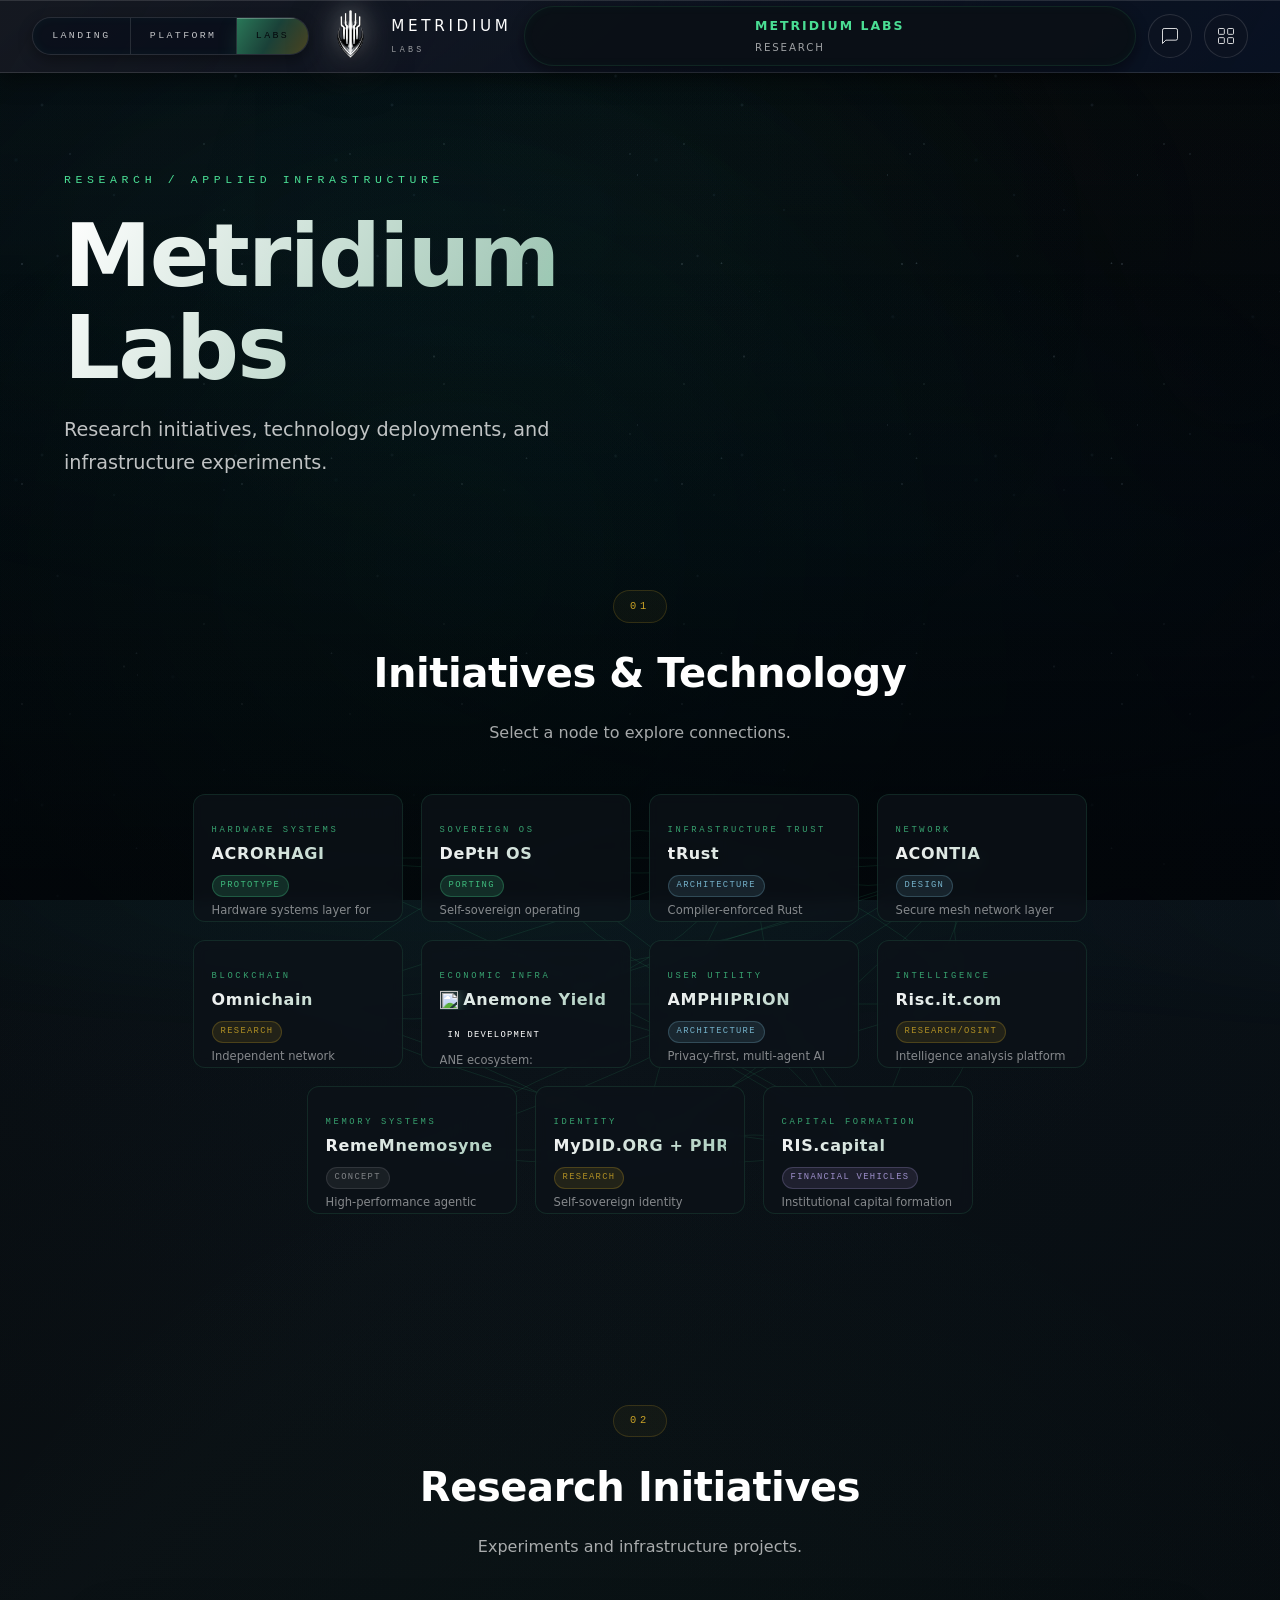
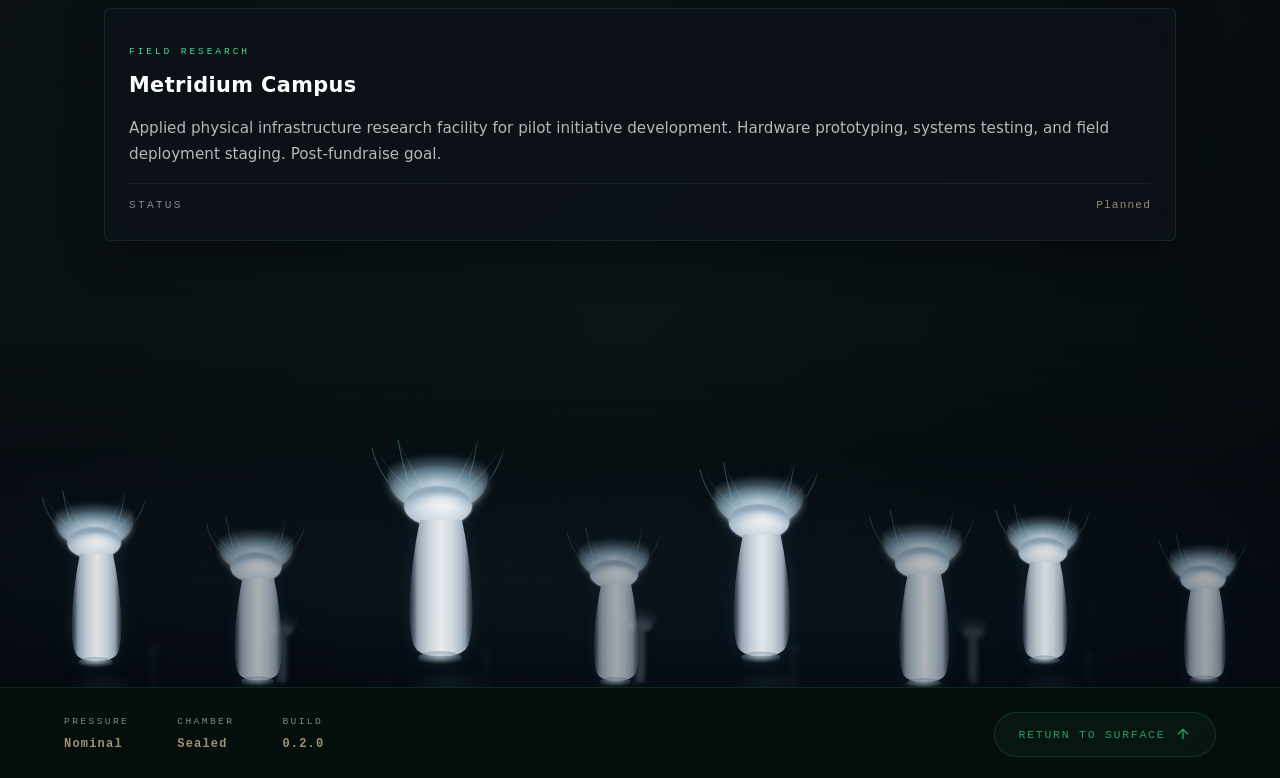
==== commit 6fc0d9fb: "Update: tech-approaches, cursor, main JS, labs and platform pages, new logo assets" ====
--- a/labs.html
+++ b/labs.html
@@ -9,8 +9,8 @@
     <meta http-equiv="Permissions-Policy" content="camera=(), microphone=(), geolocation=()">
     <title>METRIDIUM-Labs</title>
     <meta name="description" content="Metridium Labs — deep-tech research and applied systems development at the intersection of ecology, sovereignty, and resilient infrastructure.">
-    <link rel="icon" type="image/png" sizes="512x512" href="/assets/metridium_logo_mark_tight.png">
-    <link rel="apple-touch-icon" href="/assets/metridium_logo_mark_tight.png">
+    <link rel="icon" type="image/png" sizes="512x512" href="/assets/crispclearMetridiumlogo-256.png">
+    <link rel="apple-touch-icon" href="/assets/crispclearMetridiumlogo-256.png">
     <link rel="preconnect" href="https://fonts.googleapis.com">
     <link rel="preconnect" href="https://fonts.gstatic.com" crossorigin>
     <link href="https://fonts.googleapis.com/css2?family=Space+Mono:wght@400;700&family=Syne:wght@400;500;600;700;800&display=swap" rel="stylesheet">
@@ -270,7 +270,7 @@
             </button>
         </div>
         <a class="logo" href="/">
-            <img src="/assets/metridium_logo_mark_tight.png" alt="Metridium crest" class="logo-emblem" width="78" height="86" loading="eager" decoding="async">
+            <img src="/assets/crispclearMetridiumlogo-256.png" alt="Metridium crest" class="logo-emblem" width="78" height="86" loading="eager" decoding="async">
             <div class="logo-type">
                 <span class="logo-mark">METRIDIUM</span>
                 <span class="logo-subtitle">labs</span>
@@ -316,9 +316,6 @@
                 <p class="labs-eyebrow">Research / Applied Infrastructure</p>
                 <h1 class="labs-title">Metridium<br>Labs</h1>
                 <p class="labs-lede">Research initiatives, technology deployments, and infrastructure experiments.</p>
-                <div class="labs-hero__actions">
-                    <a href="#labs-tech" class="btn btn-labs-primary" data-cursor="DESCEND">View Initiatives</a>
-                </div>
             </div>
         </section>
 
@@ -409,7 +406,7 @@
                 </div>
                 <div class="labs-stat">
                     <span class="labs-stat__label">Build</span>
-                    <strong>0.1.0</strong>
+                    <strong>0.2.0</strong>
                 </div>
             </div>
             <a href="/" class="labs-return" data-cursor="ASCEND">
@@ -541,5 +538,14 @@
             if (mobileContactBtn && typeof window.openContactHUD === 'function') mobileContactBtn.addEventListener('click', window.openContactHUD);
         });
     </script>
+
+    <!-- Netlify form detection (hidden, JS-injected form handles UX) -->
+    <form name="contact" data-netlify="true" netlify-honeypot="bot-field" hidden aria-hidden="true">
+        <input type="hidden" name="form-name" value="contact">
+        <input type="text" name="name">
+        <input type="email" name="email">
+        <textarea name="message"></textarea>
+        <input type="checkbox" name="mailing_list" value="yes">
+    </form>
 </body>
 </html>
--- a/css/marine-snow.css
+++ b/css/marine-snow.css
@@ -10,16 +10,18 @@
   inset: 0;
   pointer-events: none;
   z-index: 0;
-  opacity: 0.7;
+  opacity: 0.85;
   will-change: background-position;
   background-image:
-    radial-gradient(1.2px 1.2px at 10% 20%, rgba(200, 225, 245, 0.35), transparent),
-    radial-gradient(1px 1px at 25% 55%, rgba(180, 215, 240, 0.25), transparent),
-    radial-gradient(1.5px 1.5px at 40% 15%, rgba(220, 240, 255, 0.2), transparent),
-    radial-gradient(0.8px 0.8px at 55% 70%, rgba(190, 225, 250, 0.3), transparent),
-    radial-gradient(1.3px 1.3px at 70% 35%, rgba(210, 235, 255, 0.22), transparent),
-    radial-gradient(1px 1px at 85% 60%, rgba(200, 225, 245, 0.28), transparent);
-  background-size: 220px 220px, 280px 280px, 310px 310px, 250px 250px, 195px 195px, 240px 240px;
+    radial-gradient(1.2px 1.2px at 10% 20%, rgba(200, 225, 245, 0.45), transparent),
+    radial-gradient(1px 1px at 25% 55%, rgba(180, 215, 240, 0.35), transparent),
+    radial-gradient(1.5px 1.5px at 40% 15%, rgba(220, 240, 255, 0.3), transparent),
+    radial-gradient(0.8px 0.8px at 55% 70%, rgba(190, 225, 250, 0.4), transparent),
+    radial-gradient(1.3px 1.3px at 70% 35%, rgba(210, 235, 255, 0.32), transparent),
+    radial-gradient(1px 1px at 85% 60%, rgba(200, 225, 245, 0.38), transparent),
+    radial-gradient(1.8px 1.8px at 18% 80%, rgba(180, 210, 240, 0.18), transparent),
+    radial-gradient(0.6px 0.6px at 92% 12%, rgba(230, 245, 255, 0.25), transparent);
+  background-size: 220px 220px, 280px 280px, 310px 310px, 250px 250px, 195px 195px, 240px 240px, 320px 320px, 260px 260px;
   animation: snowDrift 45s linear infinite;
 }
 
@@ -29,14 +31,16 @@
   inset: 0;
   pointer-events: none;
   z-index: 0;
-  opacity: 0.45;
+  opacity: 0.6;
   will-change: background-position;
   background-image:
-    radial-gradient(2px 2px at 12% 30%, rgba(160, 195, 230, 0.18), transparent),
-    radial-gradient(1.8px 1.8px at 38% 65%, rgba(140, 190, 225, 0.14), transparent),
-    radial-gradient(2.2px 2.2px at 62% 20%, rgba(180, 220, 250, 0.16), transparent),
-    radial-gradient(1.6px 1.6px at 80% 75%, rgba(150, 200, 235, 0.12), transparent);
-  background-size: 350px 350px, 300px 300px, 380px 380px, 280px 280px;
+    radial-gradient(2px 2px at 12% 30%, rgba(160, 195, 230, 0.25), transparent),
+    radial-gradient(1.8px 1.8px at 38% 65%, rgba(140, 190, 225, 0.2), transparent),
+    radial-gradient(2.2px 2.2px at 62% 20%, rgba(180, 220, 250, 0.22), transparent),
+    radial-gradient(1.6px 1.6px at 80% 75%, rgba(150, 200, 235, 0.18), transparent),
+    radial-gradient(2.8px 2.8px at 5% 50%, rgba(120, 170, 210, 0.12), transparent),
+    radial-gradient(2.4px 2.4px at 48% 88%, rgba(140, 185, 220, 0.15), transparent);
+  background-size: 350px 350px, 300px 300px, 380px 380px, 280px 280px, 320px 320px, 360px 360px;
   animation: snowDriftDeep 65s linear infinite;
 }
 
@@ -46,7 +50,7 @@
   inset: 0;
   pointer-events: none;
   z-index: 0;
-  opacity: 0.04;
+  opacity: 0.06;
   will-change: background-position, opacity;
   background-image:
     radial-gradient(ellipse 120% 80% at 30% 25%, rgba(150, 210, 255, 0.5), transparent 60%),
@@ -76,7 +80,7 @@
   inset: -10%;
   pointer-events: none;
   z-index: 0;
-  opacity: 0.03;
+  opacity: 0.06;
   will-change: transform;
   background-image:
     radial-gradient(circle at 25% 40%, rgba(0, 255, 200, 0.8), transparent 40%),
@@ -87,13 +91,13 @@
 }
 
 @keyframes snowDrift {
-  0% { background-position: 0 0, 0 0, 0 0, 0 0, 0 0, 0 0; }
-  100% { background-position: 220px 440px, -280px 280px, 310px 620px, -250px 500px, 195px 390px, 240px 480px; }
+  0% { background-position: 0 0, 0 0, 0 0, 0 0, 0 0, 0 0, 0 0, 0 0; }
+  100% { background-position: 220px 440px, -280px 280px, 310px 620px, -250px 500px, 195px 390px, 240px 480px, -160px 350px, 180px 520px; }
 }
 
 @keyframes snowDriftDeep {
-  0% { background-position: 0 0, 0 0, 0 0, 0 0; }
-  100% { background-position: 350px 250px, -300px 200px, 380px 180px, -280px 280px; }
+  0% { background-position: 0 0, 0 0, 0 0, 0 0, 0 0, 0 0; }
+  100% { background-position: 350px 250px, -300px 200px, 380px 180px, -280px 280px, 200px 160px, -320px 240px; }
 }
 
 @keyframes causticShift {
--- a/css/labs.css
+++ b/css/labs.css
@@ -171,9 +171,15 @@
 }
 
 .btn-labs-primary {
+  font-family: var(--font-mono);
+  font-size: 0.72rem;
+  letter-spacing: 0.2em;
+  text-transform: uppercase;
   background: linear-gradient(120deg, rgba(74, 222, 148, 0.75), rgba(50, 160, 110, 0.6), rgba(201, 162, 39, 0.5));
   color: #050a0e;
   border: 1px solid rgba(74, 222, 148, 0.35);
+  border-radius: var(--radius-pill);
+  padding: 0.9rem 2.5rem;
   box-shadow:
     0 12px 25px rgba(74, 222, 148, 0.1),
     inset 0 1px 0 rgba(255, 255, 255, 0.25);
--- a/css/responsive.css
+++ b/css/responsive.css
@@ -178,9 +178,14 @@
   }
 
   .scope-arrow {
-    width: 48px;
-    height: 48px;
+    width: 36px;
+    height: 36px;
     -webkit-tap-highlight-color: transparent;
+  }
+
+  .scope-arrow-img {
+    width: 20px;
+    height: 20px;
   }
 
   .hero-actions {
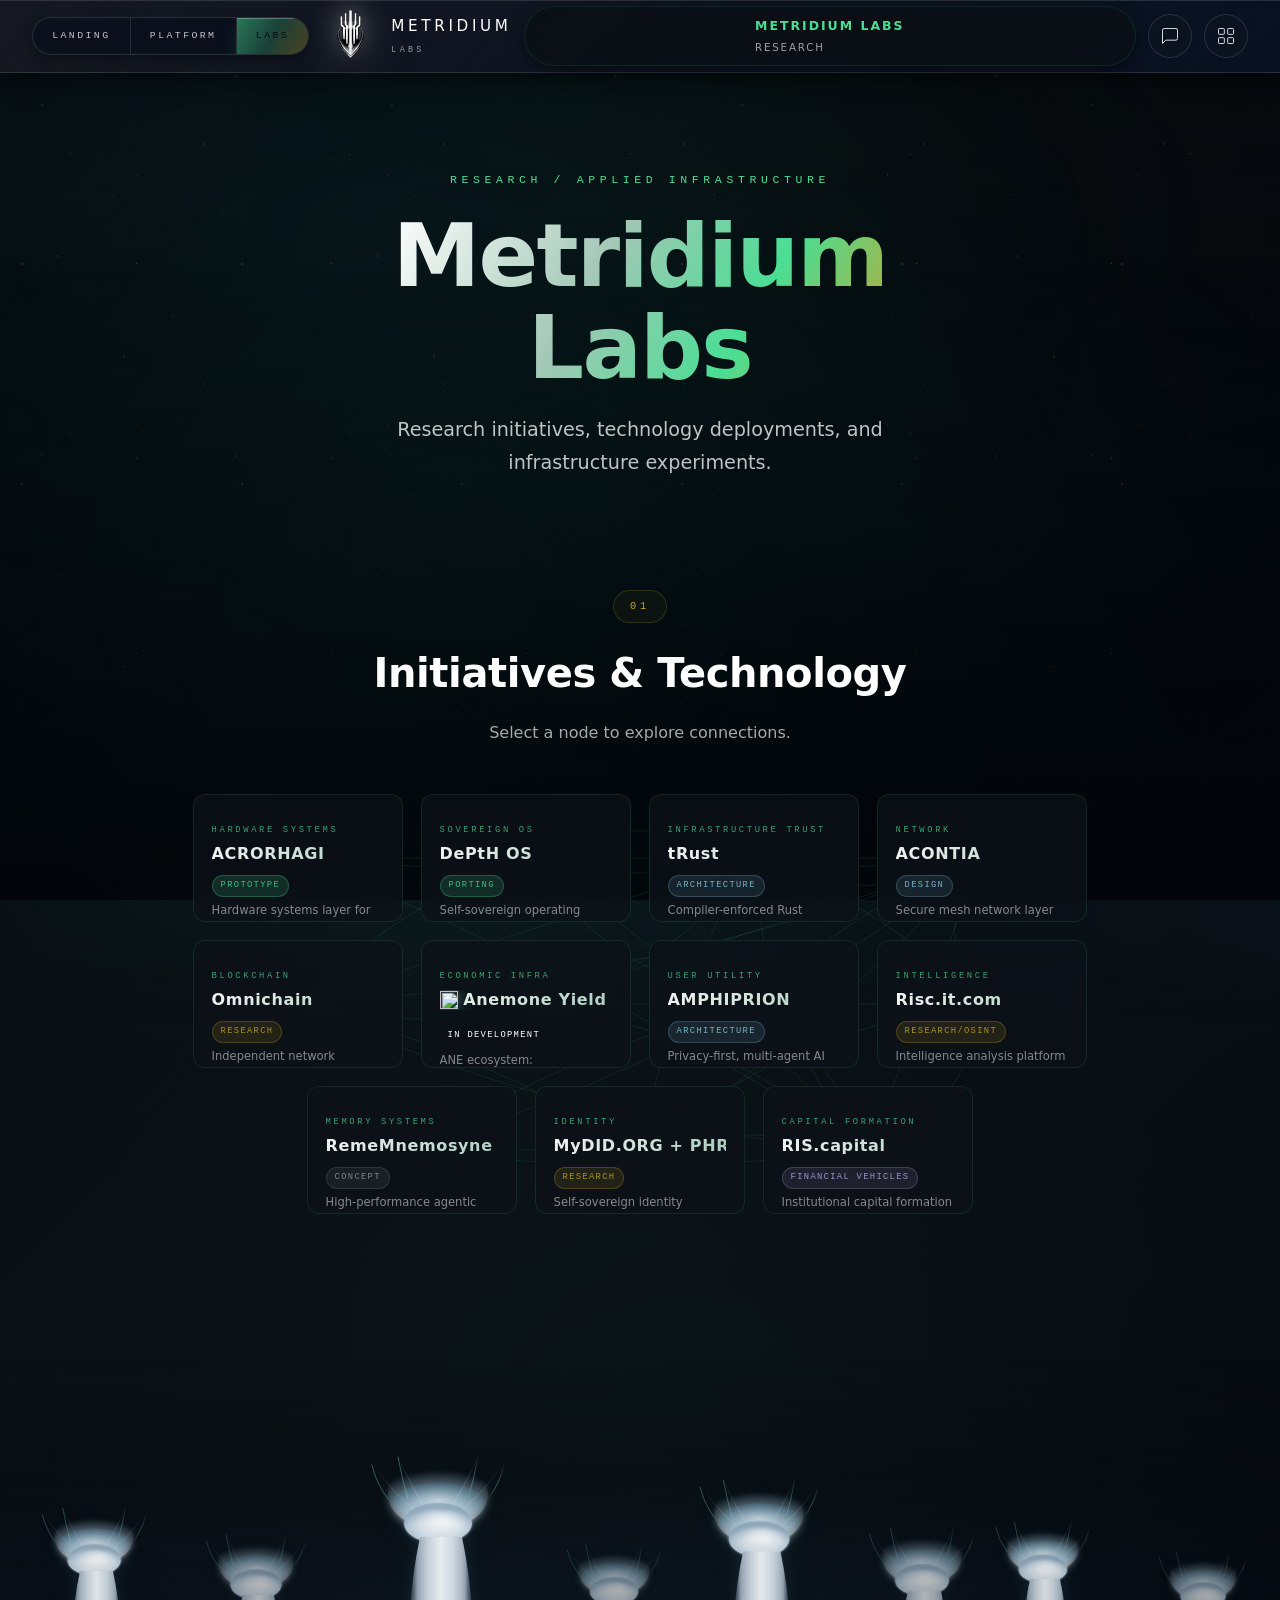
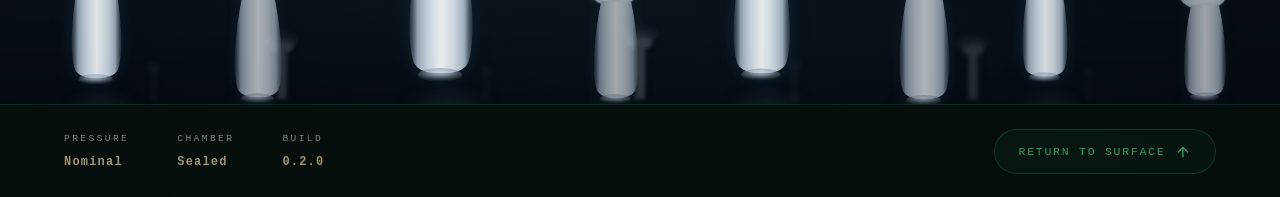
==== commit 6885f1b7: "Update hero/labs CSS, index, main JS, labs HTML" ====
--- a/labs.html
+++ b/labs.html
@@ -332,16 +332,6 @@
             <div class="topo-detail" id="topoDetail"></div>
         </section>
 
-        <section class="labs-initiatives" id="labs-initiatives">
-            <header class="labs-section-header">
-                <span class="labs-depth-marker">02</span>
-                <h2>Research Initiatives</h2>
-                <p>Experiments and infrastructure projects.</p>
-            </header>
-
-            <div class="labs-specimen-grid" id="labsResearch"></div>
-        </section>
-
         <section class="labs-garden" aria-hidden="true">
             <div class="labs-garden__ocean">
                 <div class="labs-garden__haze"></div>
@@ -480,28 +470,6 @@
                 });
 
                 initTopology();
-            }
-
-            const researchContainer = document.getElementById('labsResearch');
-            if (researchContainer && C.labsResearch) {
-                C.labsResearch.forEach((item) => {
-                    const isHighlight = item.tag === 'BIOFABRICATION';
-                    const card = document.createElement('article');
-                    card.className = 'labs-specimen-card' + (isHighlight ? ' labs-specimen-card--highlight' : '');
-                    card.innerHTML = ''
-                        + '<div class="specimen-frame">'
-                        +   '<header>'
-                        +     `<span class="specimen-tag">${item.tag}</span>`
-                        +     `<h3>${item.title}</h3>`
-                        +   '</header>'
-                        +   `<p>${item.copy}</p>`
-                        +   '<div class="specimen-gauge">'
-                        +     '<span class="gauge-label">Status</span>'
-                        +     `<span class="gauge-value">${item.status}</span>`
-                        +   '</div>'
-                        + '</div>';
-                    researchContainer.appendChild(card);
-                });
             }
 
             const aliasEls = document.querySelectorAll('.title-alias[data-aliases]');
--- a/css/labs.css
+++ b/css/labs.css
@@ -132,7 +132,9 @@
 .labs-hero__content {
   display: flex;
   flex-direction: column;
+  align-items: center;
   gap: 1.25rem;
+  text-align: center;
 }
 
 .labs-eyebrow {
@@ -159,6 +161,7 @@
   font-size: clamp(1rem, 1.5vw, 1.2rem);
   color: rgba(255, 255, 255, 0.75);
   max-width: 520px;
+  text-align: center;
   line-height: 1.7;
   margin: 0;
 }
@@ -319,106 +322,6 @@
   font-size: 1rem;
   max-width: 540px;
   margin: 0 auto;
-}
-
-/* Specimen cards */
-.labs-specimen-grid {
-  display: grid;
-  grid-template-columns: repeat(auto-fit, minmax(280px, 1fr));
-  gap: 1.5rem;
-}
-
-.labs-specimen-card {
-  position: relative;
-}
-
-.specimen-frame {
-  position: relative;
-  padding: 1.5rem;
-  border-radius: 6px;
-  border: 1px solid rgba(80, 100, 120, 0.2);
-  background: var(--labs-glass);
-  box-shadow:
-    inset 0 0 30px rgba(74, 222, 148, 0.02),
-    0 15px 40px rgba(0, 0, 0, 0.35);
-  transition: all 0.3s ease;
-  min-height: 220px;
-  display: flex;
-  flex-direction: column;
-}
-
-.specimen-frame::before {
-  content: '';
-  position: absolute;
-  inset: 0;
-  border-radius: 6px;
-  background: radial-gradient(circle at 50% 0%, rgba(201, 162, 39, 0.06), transparent 50%);
-  opacity: 0;
-  transition: opacity 0.3s ease;
-  pointer-events: none;
-}
-
-.labs-specimen-card:hover .specimen-frame {
-  border-color: rgba(201, 162, 39, 0.3);
-  transform: translateY(-4px);
-  box-shadow:
-    inset 0 0 30px rgba(74, 222, 148, 0.04),
-    0 20px 50px rgba(0, 0, 0, 0.45),
-    0 0 20px rgba(201, 162, 39, 0.08);
-}
-
-.labs-specimen-card:hover .specimen-frame::before {
-  opacity: 1;
-}
-
-.specimen-tag {
-  display: inline-block;
-  font-family: var(--font-mono);
-  font-size: 0.6rem;
-  letter-spacing: 0.3em;
-  text-transform: uppercase;
-  color: var(--labs-neon);
-  margin-bottom: 0.5rem;
-}
-
-.specimen-frame h3 {
-  margin: 0 0 0.75rem;
-  font-size: 1.3rem;
-  letter-spacing: 0.02em;
-}
-
-.specimen-frame p {
-  margin: 0;
-  color: rgba(255, 255, 255, 0.7);
-  font-size: 0.95rem;
-  flex: 1;
-}
-
-.specimen-gauge {
-  margin-top: 1rem;
-  padding-top: 0.75rem;
-  border-top: 1px solid rgba(100, 120, 140, 0.15);
-  display: flex;
-  justify-content: space-between;
-  align-items: center;
-  font-family: var(--font-mono);
-  font-size: 0.7rem;
-}
-
-.gauge-label {
-  color: rgba(255, 255, 255, 0.5);
-  letter-spacing: 0.2em;
-  text-transform: uppercase;
-}
-
-.gauge-value {
-  color: rgba(200, 180, 140, 0.75);
-  letter-spacing: 0.1em;
-}
-
-.labs-specimen-card--highlight .specimen-frame {
-  border-color: rgba(201, 162, 39, 0.25);
-  background: linear-gradient(135deg, var(--labs-glass), rgba(30, 35, 45, 0.5));
 }
 
 /* ============================================
